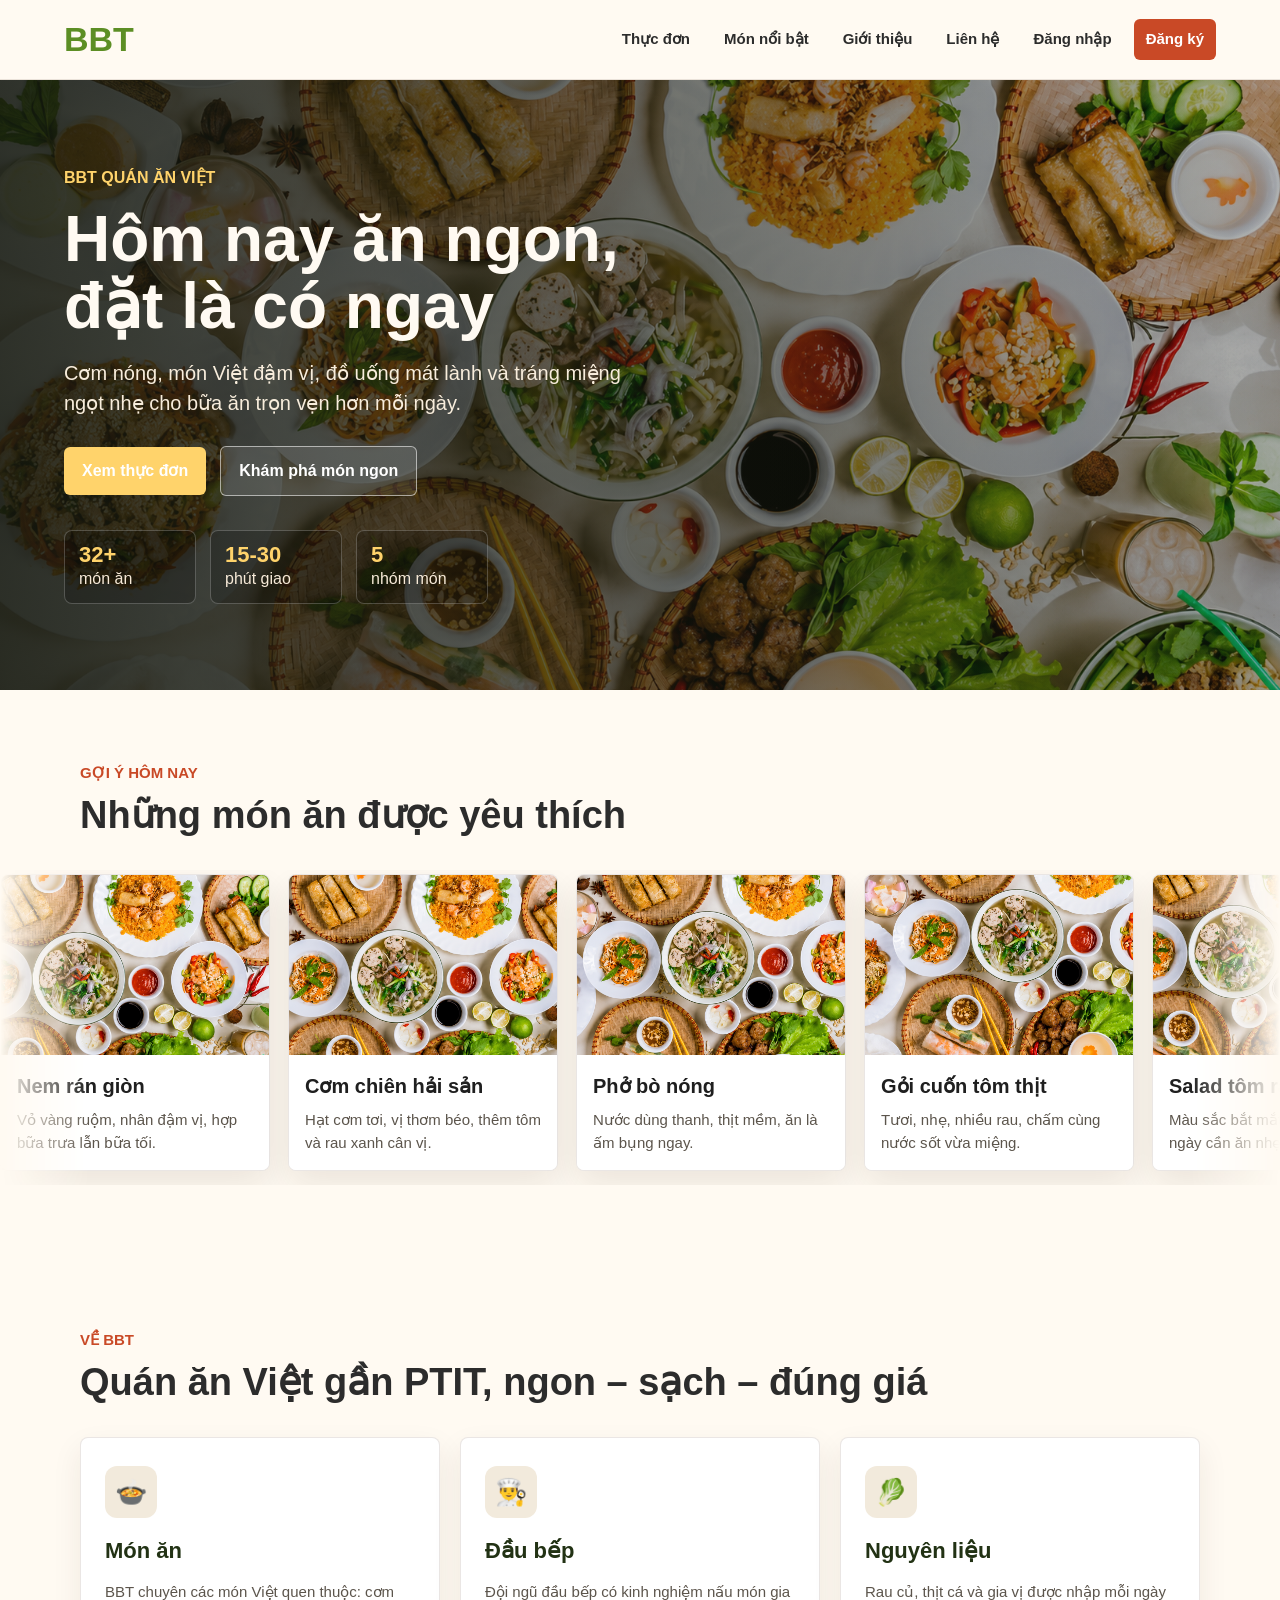
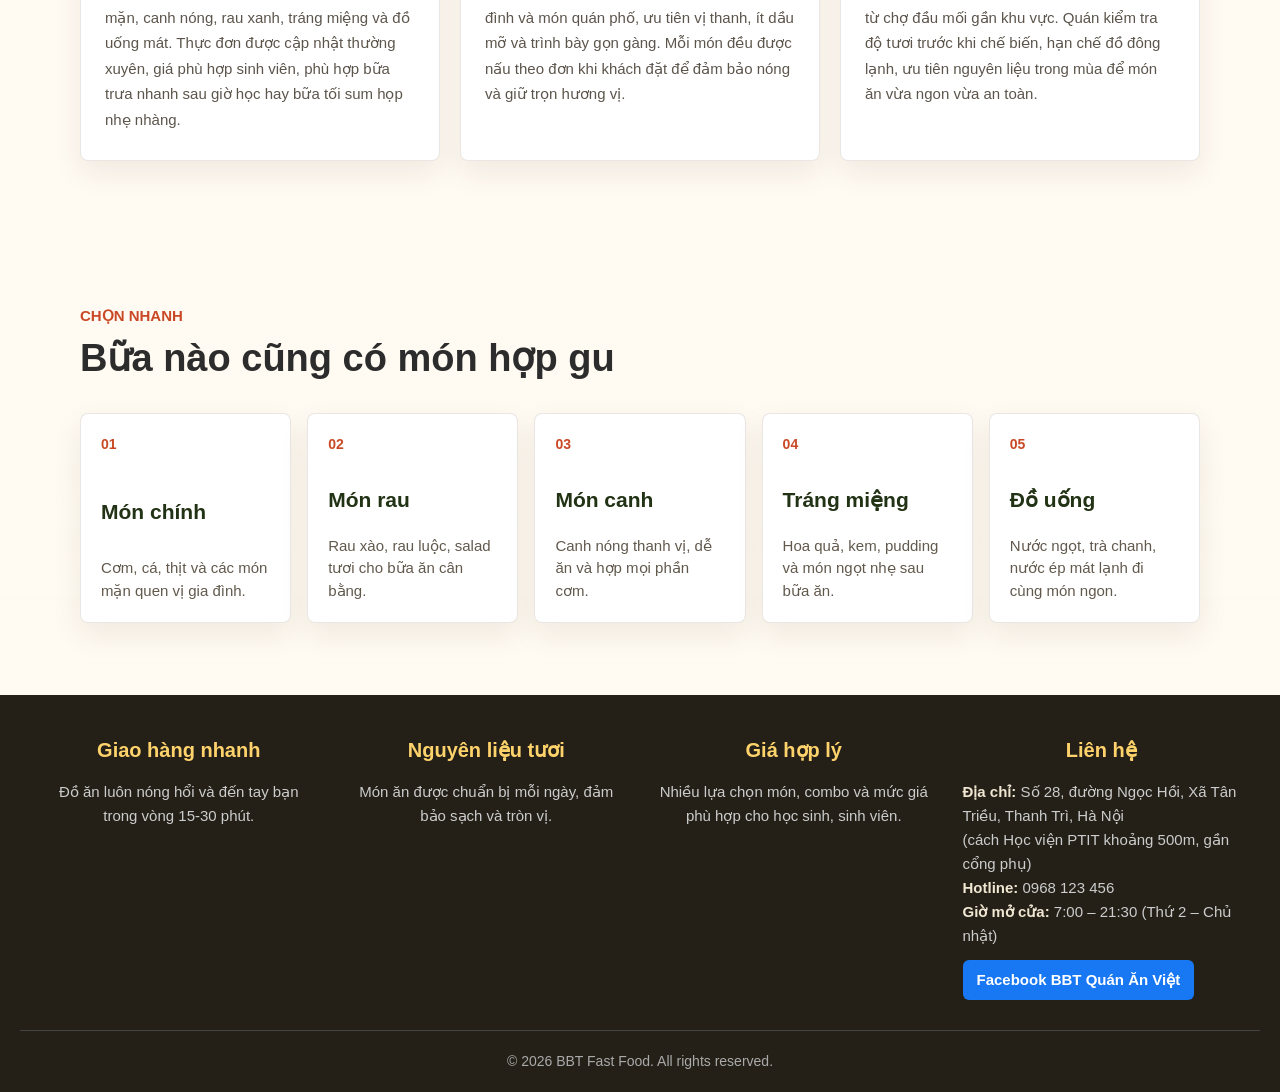
==== index.html @ 184fe7e0 "sửa lại index" ====
<!doctype html>
<html lang="vi">
  <head>
    <meta charset="UTF-8" />
    <meta name="viewport" content="width=device-width, initial-scale=1.0" />
    <title>BBT Quán Ăn Việt - Trang Chủ</title>
    <link rel="stylesheet" href="assets/css/style.css" />
    <link rel="stylesheet" href="assets/css/index.css" />
  </head>
  <body class="home-page">
    <header class="site-header">
      <a class="brand" href="index.html" aria-label="BBT trang chủ">BBT</a>

      <nav class="site-nav" aria-label="Điều hướng chính">
        <a href="products.html">Thực đơn</a>
        <a href="#mon-ngon">Món nổi bật</a>
        <a href="#gioi-thieu">Giới thiệu</a>
        <a href="#footer">Liên hệ</a>
        <a href="login.html">Đăng nhập</a>
        <a class="nav-action" href="register.html">Đăng ký</a>
      </nav>
    </header>

    <main>
      <section class="home-hero" aria-label="Giới thiệu BBT Quán Ăn Việt">
        <div class="hero-shade"></div>
        <div class="hero-inner">
          <p class="hero-kicker">BBT Quán Ăn Việt</p>
          <h1>Hôm nay ăn ngon, đặt là có ngay</h1>
          <p class="hero-copy">
            Cơm nóng, món Việt đậm vị, đồ uống mát lành và tráng miệng ngọt nhẹ
            cho bữa ăn trọn vẹn hơn mỗi ngày.
          </p>

          <div class="hero-actions">
            <a class="btn btn-primary" href="products.html">Xem thực đơn</a>
            <a class="btn btn-secondary" href="#mon-ngon">Khám phá món ngon</a>
          </div>

          <div class="hero-stats" aria-label="Thông tin nhanh">
            <span><strong>32+</strong> món ăn</span>
            <span><strong>15-30</strong> phút giao</span>
            <span><strong>5</strong> nhóm món</span>
          </div>
        </div>
      </section>

      <section id="mon-ngon" class="featured-dishes" aria-label="Món nổi bật">
        <div class="section-heading">
          <p>Gợi ý hôm nay</p>
          <h2>Những món ăn được yêu thích</h2>
        </div>

        <div class="dish-marquee" aria-label="Dải ảnh món ăn chuyển động">
          <div class="dish-track">
            <div class="dish-set">
              <article class="dish-card">
                <img
                  class="dish-photo dish-photo-1"
                  src="assets/images/do an.png"
                  alt="Nem rán giòn"
                />
                <div class="dish-info">
                  <h3>Nem rán giòn</h3>
                  <p>Vỏ vàng ruộm, nhân đậm vị, hợp bữa trưa lẫn bữa tối.</p>
                </div>
              </article>

              <article class="dish-card">
                <img
                  class="dish-photo dish-photo-2"
                  src="assets/images/do an.png"
                  alt="Cơm chiên hải sản"
                />
                <div class="dish-info">
                  <h3>Cơm chiên hải sản</h3>
                  <p>Hạt cơm tơi, vị thơm béo, thêm tôm và rau xanh cân vị.</p>
                </div>
              </article>

              <article class="dish-card">
                <img
                  class="dish-photo dish-photo-3"
                  src="assets/images/do an.png"
                  alt="Phở bò nóng"
                />
                <div class="dish-info">
                  <h3>Phở bò nóng</h3>
                  <p>Nước dùng thanh, thịt mềm, ăn là ấm bụng ngay.</p>
                </div>
              </article>

              <article class="dish-card">
                <img
                  class="dish-photo dish-photo-4"
                  src="assets/images/do an.png"
                  alt="Gỏi cuốn tôm thịt"
                />
                <div class="dish-info">
                  <h3>Gỏi cuốn tôm thịt</h3>
                  <p>Tươi, nhẹ, nhiều rau, chấm cùng nước sốt vừa miệng.</p>
                </div>
              </article>

              <article class="dish-card">
                <img
                  class="dish-photo dish-photo-5"
                  src="assets/images/do an.png"
                  alt="Salad tôm rau củ"
                />
                <div class="dish-info">
                  <h3>Salad tôm rau củ</h3>
                  <p>Màu sắc bắt mắt, vị giòn mát cho ngày cần ăn nhẹ.</p>
                </div>
              </article>
            </div>

            <div class="dish-set" aria-hidden="true">
              <article class="dish-card">
                <img class="dish-photo dish-photo-1" src="assets/images/do an.png" alt="" />
                <div class="dish-info">
                  <h3>Nem rán giòn</h3>
                  <p>Vỏ vàng ruộm, nhân đậm vị, hợp bữa trưa lẫn bữa tối.</p>
                </div>
              </article>

              <article class="dish-card">
                <img class="dish-photo dish-photo-2" src="assets/images/do an.png" alt="" />
                <div class="dish-info">
                  <h3>Cơm chiên hải sản</h3>
                  <p>Hạt cơm tơi, vị thơm béo, thêm tôm và rau xanh cân vị.</p>
                </div>
              </article>

              <article class="dish-card">
                <img class="dish-photo dish-photo-3" src="assets/images/do an.png" alt="" />
                <div class="dish-info">
                  <h3>Phở bò nóng</h3>
                  <p>Nước dùng thanh, thịt mềm, ăn là ấm bụng ngay.</p>
                </div>
              </article>

              <article class="dish-card">
                <img class="dish-photo dish-photo-4" src="assets/images/do an.png" alt="" />
                <div class="dish-info">
                  <h3>Gỏi cuốn tôm thịt</h3>
                  <p>Tươi, nhẹ, nhiều rau, chấm cùng nước sốt vừa miệng.</p>
                </div>
              </article>

              <article class="dish-card">
                <img class="dish-photo dish-photo-5" src="assets/images/do an.png" alt="" />
                <div class="dish-info">
                  <h3>Salad tôm rau củ</h3>
                  <p>Màu sắc bắt mắt, vị giòn mát cho ngày cần ăn nhẹ.</p>
                </div>
              </article>
            </div>
          </div>
        </div>
      </section>

      <section id="gioi-thieu" class="about-restaurant" aria-label="Giới thiệu về quán">
        <div class="section-heading">
          <p>Về BBT</p>
          <h2>Quán ăn Việt gần PTIT, ngon – sạch – đúng giá</h2>
        </div>

        <div class="about-grid">
          <article class="about-card">
            <span class="about-icon" aria-hidden="true">🍲</span>
            <h3>Món ăn</h3>
            <p>
              BBT chuyên các món Việt quen thuộc: cơm mặn, canh nóng, rau xanh,
              tráng miệng và đồ uống mát. Thực đơn được cập nhật thường xuyên,
              giá phù hợp sinh viên, phù hợp bữa trưa nhanh sau giờ học hay bữa
              tối sum họp nhẹ nhàng.
            </p>
          </article>

          <article class="about-card">
            <span class="about-icon" aria-hidden="true">👨‍🍳</span>
            <h3>Đầu bếp</h3>
            <p>
              Đội ngũ đầu bếp có kinh nghiệm nấu món gia đình và món quán phố,
              ưu tiên vị thanh, ít dầu mỡ và trình bày gọn gàng. Mỗi món đều được
              nấu theo đơn khi khách đặt để đảm bảo nóng và giữ trọn hương vị.
            </p>
          </article>

          <article class="about-card">
            <span class="about-icon" aria-hidden="true">🥬</span>
            <h3>Nguyên liệu</h3>
            <p>
              Rau củ, thịt cá và gia vị được nhập mỗi ngày từ chợ đầu mối gần khu
              vực. Quán kiểm tra độ tươi trước khi chế biến, hạn chế đồ đông lạnh,
              ưu tiên nguyên liệu trong mùa để món ăn vừa ngon vừa an toàn.
            </p>
          </article>
        </div>
      </section>

      <section class="quick-menu" aria-label="Danh mục món ăn">
        <div class="section-heading">
          <p>Chọn nhanh</p>
          <h2>Bữa nào cũng có món hợp gu</h2>
        </div>

        <div class="category-grid">
          <a class="category-item" href="products.html#menu">
            <span>01</span>
            <h3>Món chính</h3>
            <p>Cơm, cá, thịt và các món mặn quen vị gia đình.</p>
          </a>
          <a class="category-item" href="products.html#menu">
            <span>02</span>
            <h3>Món rau</h3>
            <p>Rau xào, rau luộc, salad tươi cho bữa ăn cân bằng.</p>
          </a>
          <a class="category-item" href="products.html#menu">
            <span>03</span>
            <h3>Món canh</h3>
            <p>Canh nóng thanh vị, dễ ăn và hợp mọi phần cơm.</p>
          </a>
          <a class="category-item" href="products.html#menu">
            <span>04</span>
            <h3>Tráng miệng</h3>
            <p>Hoa quả, kem, pudding và món ngọt nhẹ sau bữa ăn.</p>
          </a>
          <a class="category-item" href="products.html#menu">
            <span>05</span>
            <h3>Đồ uống</h3>
            <p>Nước ngọt, trà chanh, nước ép mát lạnh đi cùng món ngon.</p>
          </a>
        </div>
      </section>
    </main>

    <footer id="footer" class="home-footer">
      <div class="footer-content">
        <div class="footer-section">
          <h3>Giao hàng nhanh</h3>
          <p>Đồ ăn luôn nóng hổi và đến tay bạn trong vòng 15-30 phút.</p>
        </div>
        <div class="footer-section">
          <h3>Nguyên liệu tươi</h3>
          <p>Món ăn được chuẩn bị mỗi ngày, đảm bảo sạch và tròn vị.</p>
        </div>
        <div class="footer-section">
          <h3>Giá hợp lý</h3>
          <p>Nhiều lựa chọn món, combo và mức giá phù hợp cho học sinh, sinh viên.</p>
        </div>
        <div class="footer-section footer-contact">
          <h3>Liên hệ</h3>
          <p>
            <strong>Địa chỉ:</strong> Số 28, đường Ngọc Hồi, Xã Tân Triều,
            Thanh Trì, Hà Nội<br />
            (cách Học viện PTIT khoảng 500m, gần cổng phụ)
          </p>
          <p><strong>Hotline:</strong> 0968 123 456</p>
          <p><strong>Giờ mở cửa:</strong> 7:00 – 21:30 (Thứ 2 – Chủ nhật)</p>
          <p class="footer-social">
            <a
              href="https://www.facebook.com/BBTQuanAnViet.PTIT"
              target="_blank"
              rel="noopener noreferrer"
              >Facebook BBT Quán Ăn Việt</a
            >
          </p>
        </div>
      </div>
      <div class="footer-bottom">
        <p>&copy; 2026 BBT Fast Food. All rights reserved.</p>
      </div>
    </footer>

    <script src="js/auth.js"></script>
  </body>
</html>
---- assets/css/style.css ----
/* 1. RESET CHUNG, CẤU HÌNH BODY VÀ HIỆU ỨNG CUỘN */
html {
  scroll-behavior: smooth;
}

* {
  margin: 0;
  padding: 0;
  box-sizing: border-box;
}

body {
  font-family: Arial, sans-serif;
  background: #f8f8f8;
}

/* 2. HEADER, NAVIGATION & SEARCH BAR */
header {
  background: #e8efdb;
  padding: 15px 40px;
  display: flex;
  justify-content: space-between;
  align-items: center;
  gap: 20px;
}

header h1 {
  color: #6b9e2f;
  font-size: 32px;
  flex-shrink: 0;
}

/* Cấu hình ô tìm kiếm nằm cạnh chữ BBT */
.search-container {
  display: flex;
  align-items: center;
  background: white;
  border-radius: 20px;
  padding: 6px 15px;
  box-shadow: 0 2px 6px rgba(0, 0, 0, 0.08);
  width: 100%;
  max-width: 400px;
  margin: 0 20px;
}

.search-container input {
  border: none;
  outline: none;
  padding: 4px 8px;
  font-size: 14px;
  width: 100%;
  background: transparent;
}

.search-container button {
  background: none;
  border: none;
  cursor: pointer;
  font-size: 16px;
  color: #555;
  padding-left: 5px;
}

nav {
  display: flex;
  gap: 20px;
  flex-shrink: 0;
}

nav a {
  color: #6b9e2f;
  text-decoration: none;
  font-weight: bold;
}

/* 3. THANH MENU ĐIỀU HƯỚNG (MENU BAR XANH LÁ) */
.menu-bar {
  list-style-type: none;
  background: #7db53f;
  display: flex;
  justify-content: center;
  margin: 0;
  padding: 0;
}

.menu-bar li a {
  display: block;
  color: white;
  text-align: center;
  padding: 15px 25px;
  text-decoration: none;
  font-weight: bold;
  transition: all 0.2s ease;
}

.menu-bar li a:hover {
  background-color: #4e8710;
  color: #f0fce3;
}

/* 4. HERO SECTION */
.hero {
  height: 500px;
  background:
    linear-gradient(rgba(0, 0, 0, 0.25), rgba(0, 0, 0, 0.25)),
    url("../images/do an.jpg") no-repeat center center;
  background-size: cover;
  background-position: center;
  display: flex;
  justify-content: center;
  align-items: center;
  text-align: center;
  margin-bottom: 50px;
}

.hero-content {
  color: white;
}

.hero-content h2 {
  color: #f0fce3;
  font-family: "baber complete", sans-serif;
  font-size: 64px;
  margin-bottom: 15px;
  text-shadow: 2px 2px 10px rgba(0, 0, 0, 0.5);
}

.hero-content h3 {
  color: #f0fce3;
  font-family: "baber complete", sans-serif;
  font-size: 28px;
  text-shadow: 2px 2px 10px rgba(0, 0, 0, 0.5);
  font-weight: normal;
}

/* 5. PHẦN THỰC ĐƠN (MENU SECTION) */
.menu {
  max-width: 1200px;
  margin: 0 auto 50px auto;
  padding: 0 20px;
}

.menu h2 {
  color: #6b9e2f;
  font-size: 38px;
  margin-bottom: 30px;
  font-weight: bold;
  text-align: center; /* Giữ chữ Thực Đơn căn giữa chuẩn chỉnh */
}

.menu-group {
  margin-bottom: 40px;
  text-align: left;
}

.group-title {
  color: #333;
  font-size: 24px;
  margin-bottom: 15px;
  padding-left: 5px;
  border-left: 4px solid #7db53f;
}

/* CẤU TRÚC LƯỚI HIỂN THỊ SẢN PHẨM */
.product-grid {
  display: grid;
  grid-template-columns: repeat(auto-fill, minmax(250px, 1fr));
  gap: 25px;
  justify-content: start;
}

/* STYLE CHI TIẾT CHO THẺ SẢN PHẨM */
.product-card {
  background: white;
  border-radius: 8px;
  overflow: hidden;
  box-shadow: 0 4px 8px rgba(0, 0, 0, 0.05);
  transition: transform 0.3s ease;
}

.product-card:hover {
  transform: translateY(-5px);
}

.product-card img {
  width: 100%;
  height: 180px;
  object-fit: cover;
}

.product-info {
  padding: 15px;
  text-align: center;
}

.product-info h4 {
  font-size: 18px;
  color: #333;
  margin-bottom: 8px;
}

.product-info .price {
  color: #ff5722;
  font-weight: bold;
  font-size: 16px;
  margin-bottom: 12px;
}

.btn-add {
  background: #7db53f;
  color: white;
  border: none;
  padding: 8px 15px;
  border-radius: 4px;
  cursor: pointer;
  font-weight: bold;
  width: 100%;
  transition: background 0.2s;
}

.btn-add:hover {
  background: #6b9e2f;
}

/* 6. FOOTER (CHÂN TRANG) */
footer {
  background: #333;
  color: white;
  padding: 40px 20px 20px 20px;
  margin-top: 50px;
}

.footer-content {
  max-width: 1200px;
  margin: 0 auto;
  display: flex;
  justify-content: space-around;
  flex-wrap: wrap;
  gap: 30px;
}

.footer-section {
  text-align: center;
  flex: 1;
  min-width: 250px;
}

.footer-section h3 {
  color: #7db53f;
  margin-bottom: 15px;
  font-size: 20px;
}

.footer-section p {
  color: #ccc;
  font-size: 15px;
  line-height: 1.6;
}

.footer-bottom {
  text-align: center;
  margin-top: 30px;
  padding-top: 20px;
  border-top: 1px solid #444;
  font-size: 14px;
  color: #aaa;
}
---- assets/css/index.css ----
.home-page {
  color: #202020;
  background: #fffaf2;
  font-family: Arial, Helvetica, sans-serif;
  line-height: 1.5;
}

.home-page a {
  color: inherit;
}

.site-header {
  position: sticky;
  top: 0;
  z-index: 20;
  background: rgba(255, 250, 242, 0.96);
  border-bottom: 1px solid rgba(82, 55, 34, 0.12);
  padding: 14px 5%;
  display: flex;
  align-items: center;
  justify-content: space-between;
  gap: 24px;
  backdrop-filter: blur(12px);
}

.site-header .brand {
  color: #5c8e24;
  font-size: 34px;
  font-weight: 800;
  text-decoration: none;
}

.site-nav {
  display: flex;
  align-items: center;
  justify-content: flex-end;
  gap: 10px;
  flex-wrap: wrap;
}

.site-nav a {
  min-height: 40px;
  display: inline-flex;
  align-items: center;
  justify-content: center;
  padding: 9px 12px;
  border-radius: 6px;
  color: #2c2c2c;
  text-decoration: none;
  font-size: 15px;
  font-weight: 700;
  transition: background 0.2s ease, color 0.2s ease, transform 0.2s ease;
}

.site-nav a:hover {
  background: #f2eadc;
  color: #5c8e24;
  transform: translateY(-1px);
}

.site-nav .nav-action {
  background: #c94926;
  color: #fff;
}

.site-nav .nav-action:hover {
  background: #a9391b;
  color: #fff;
}

.home-hero {
  position: relative;
  min-height: 610px;
  display: flex;
  align-items: center;
  overflow: hidden;
  background: #1f2717;
  isolation: isolate;
}

.home-hero::before {
  content: "";
  position: absolute;
  inset: -18px;
  z-index: -2;
  background: url("../images/do an.png") center / cover no-repeat;
  animation: heroImageMove 18s ease-in-out infinite alternate;
}

.hero-shade {
  position: absolute;
  inset: 0;
  z-index: -1;
  background:
    linear-gradient(90deg, rgba(21, 24, 14, 0.86) 0%, rgba(21, 24, 14, 0.58) 48%, rgba(21, 24, 14, 0.22) 100%),
    linear-gradient(0deg, rgba(21, 24, 14, 0.22), rgba(21, 24, 14, 0.1));
}

.hero-inner {
  width: min(680px, 90%);
  margin-left: 5%;
  color: #fff;
  padding: 72px 0;
}

.hero-kicker {
  margin-bottom: 16px;
  color: #ffd36b;
  font-size: 16px;
  font-weight: 800;
  text-transform: uppercase;
}

.hero-inner h1 {
  max-width: 620px;
  margin: 0 0 18px;
  color: #fffaf2;
  font-size: 64px;
  line-height: 1.05;
  font-weight: 900;
}

.hero-copy {
  max-width: 560px;
  margin-bottom: 28px;
  color: #f8eddc;
  font-size: 20px;
}

.hero-actions {
  display: flex;
  align-items: center;
  gap: 14px;
  flex-wrap: wrap;
  margin-bottom: 34px;
}

.btn {
  min-height: 46px;
  display: inline-flex;
  align-items: center;
  justify-content: center;
  padding: 12px 18px;
  border-radius: 6px;
  font-weight: 800;
  text-decoration: none;
  transition: transform 0.2s ease, background 0.2s ease, border-color 0.2s ease;
}

.btn:hover {
  transform: translateY(-2px);
}

.btn-primary {
  background: #ffd36b;
  color: #2c210e;
}

.btn-primary:hover {
  background: #ffc242;
}

.btn-secondary {
  color: #fff;
  border: 1px solid rgba(255, 255, 255, 0.55);
  background: rgba(255, 255, 255, 0.1);
}

.btn-secondary:hover {
  border-color: #fff;
  background: rgba(255, 255, 255, 0.18);
}

.hero-stats {
  display: flex;
  gap: 14px;
  flex-wrap: wrap;
}

.hero-stats span {
  min-width: 132px;
  padding: 12px 14px;
  border: 1px solid rgba(255, 255, 255, 0.22);
  border-radius: 8px;
  background: rgba(0, 0, 0, 0.22);
  color: #f7ead8;
}

.hero-stats strong {
  display: block;
  color: #ffd36b;
  font-size: 22px;
  line-height: 1.1;
}

.featured-dishes,
.about-restaurant,
.quick-menu {
  padding: 72px 0;
}

.about-restaurant {
  background: #fffaf2;
}

.about-grid {
  width: min(1120px, 90%);
  margin: 0 auto;
  display: grid;
  grid-template-columns: repeat(3, minmax(0, 1fr));
  gap: 20px;
}

.about-card {
  padding: 28px 24px;
  border-radius: 8px;
  background: #fff;
  border: 1px solid rgba(82, 55, 34, 0.12);
  box-shadow: 0 12px 30px rgba(58, 40, 23, 0.08);
}

.about-icon {
  display: inline-flex;
  align-items: center;
  justify-content: center;
  width: 52px;
  height: 52px;
  margin-bottom: 16px;
  border-radius: 12px;
  background: #f2eadc;
  font-size: 26px;
}

.about-card h3 {
  margin: 0 0 12px;
  color: #223214;
  font-size: 22px;
}

.about-card p {
  margin: 0;
  color: #5c554c;
  font-size: 15px;
  line-height: 1.7;
}

.section-heading {
  width: min(1120px, 90%);
  margin: 0 auto 32px;
}

.section-heading p {
  margin: 0 0 8px;
  color: #c94926;
  font-size: 15px;
  font-weight: 800;
  text-transform: uppercase;
}

.section-heading h2 {
  margin: 0;
  color: #2c2c2c;
  font-size: 38px;
  line-height: 1.2;
}

.dish-marquee {
  overflow: hidden;
  padding: 4px 0 14px;
  -webkit-mask-image: linear-gradient(90deg, transparent 0, #000 7%, #000 93%, transparent 100%);
  mask-image: linear-gradient(90deg, transparent 0, #000 7%, #000 93%, transparent 100%);
}

.dish-track {
  display: flex;
  width: max-content;
  gap: 18px;
  animation: dishSlide 30s linear infinite;
}

.dish-marquee:hover .dish-track {
  animation-play-state: paused;
}

.dish-set {
  display: flex;
  gap: 18px;
}

.dish-card {
  width: 270px;
  flex: 0 0 270px;
  overflow: hidden;
  border-radius: 8px;
  background: #fff;
  border: 1px solid rgba(82, 55, 34, 0.12);
  box-shadow: 0 14px 36px rgba(58, 40, 23, 0.1);
}

.dish-photo {
  position: relative;
  z-index: 1;
  width: 100%;
  height: 180px;
  display: block;
  object-fit: cover;
  transform: scale(1.34);
  transition: transform 0.35s ease;
}

.dish-card:hover .dish-photo {
  transform: scale(1.42);
}

.dish-photo-1 {
  object-position: 78% 12%;
  transform-origin: 82% 14%;
}

.dish-photo-2 {
  object-position: 62% 22%;
  transform-origin: 62% 18%;
}

.dish-photo-3 {
  object-position: 48% 44%;
  transform-origin: 48% 48%;
}

.dish-photo-4 {
  object-position: 36% 84%;
  transform-origin: 34% 84%;
}

.dish-photo-5 {
  object-position: 78% 55%;
  transform-origin: 78% 58%;
}

.dish-info {
  position: relative;
  z-index: 2;
  padding: 16px;
  background: #fff;
}

.dish-info h3 {
  margin: 0 0 8px;
  color: #1f1f1f;
  font-size: 20px;
}

.dish-info p {
  margin: 0;
  color: #5c554c;
  font-size: 15px;
}

.quick-menu {
  background:
    linear-gradient(rgba(255, 250, 242, 0.92), rgba(255, 250, 242, 0.95)),
    url("../images/background2.png") center / 420px auto;
}

.category-grid {
  width: min(1120px, 90%);
  margin: 0 auto;
  display: grid;
  grid-template-columns: repeat(5, minmax(0, 1fr));
  gap: 16px;
}

.category-item {
  min-height: 210px;
  display: flex;
  flex-direction: column;
  justify-content: space-between;
  padding: 20px;
  border-radius: 8px;
  background: #fff;
  border: 1px solid rgba(82, 55, 34, 0.12);
  color: #2a2a2a;
  text-decoration: none;
  box-shadow: 0 12px 30px rgba(58, 40, 23, 0.08);
  transition: transform 0.2s ease, box-shadow 0.2s ease, border-color 0.2s ease;
}

.category-item:hover {
  transform: translateY(-4px);
  border-color: rgba(201, 73, 38, 0.45);
  box-shadow: 0 18px 40px rgba(58, 40, 23, 0.13);
}

.category-item span {
  color: #c94926;
  font-size: 14px;
  font-weight: 900;
}

.category-item h3 {
  margin: 18px 0 8px;
  color: #223214;
  font-size: 21px;
}

.category-item p {
  margin: 0;
  color: #62594d;
  font-size: 15px;
}

.home-footer {
  margin-top: 0;
  background: #242018;
}

.home-footer .footer-section h3 {
  color: #ffd36b;
}

.home-footer .footer-contact p {
  text-align: left;
}

.home-footer .footer-contact strong {
  color: #f0e6d2;
}

.home-footer .footer-social {
  margin-top: 12px;
}

.home-footer .footer-social a {
  display: inline-flex;
  align-items: center;
  gap: 6px;
  padding: 8px 14px;
  border-radius: 6px;
  background: #1877f2;
  color: #fff;
  font-weight: bold;
  text-decoration: none;
  transition: background 0.2s ease, transform 0.2s ease;
}

.home-footer .footer-social a:hover {
  background: #1464d0;
  transform: translateY(-1px);
}

@keyframes heroImageMove {
  from {
    transform: scale(1) translate3d(0, 0, 0);
  }

  to {
    transform: scale(1.07) translate3d(-18px, -10px, 0);
  }
}

@keyframes dishSlide {
  from {
    transform: translateX(0);
  }

  to {
    transform: translateX(calc(-50% - 9px));
  }
}

@media (max-width: 980px) {
  .site-header {
    align-items: flex-start;
    flex-direction: column;
    gap: 12px;
  }

  .site-nav {
    justify-content: flex-start;
  }

  .home-hero {
    min-height: 560px;
  }

  .hero-inner h1 {
    font-size: 48px;
  }

  .category-grid,
  .about-grid {
    grid-template-columns: repeat(2, minmax(0, 1fr));
  }
}

@media (max-width: 640px) {
  .site-header {
    padding: 12px 18px;
  }

  .site-header .brand {
    font-size: 30px;
  }

  .site-nav {
    gap: 8px;
  }

  .site-nav a {
    min-height: 36px;
    padding: 8px 10px;
    font-size: 14px;
  }

  .home-hero {
    min-height: 520px;
  }

  .hero-shade {
    background: linear-gradient(90deg, rgba(21, 24, 14, 0.9), rgba(21, 24, 14, 0.45));
  }

  .hero-inner {
    width: calc(100% - 36px);
    margin-left: 18px;
    padding: 54px 0;
  }

  .hero-kicker {
    font-size: 14px;
  }

  .hero-inner h1 {
    font-size: 38px;
  }

  .hero-copy {
    font-size: 17px;
  }

  .hero-actions {
    align-items: stretch;
    flex-direction: column;
  }

  .btn {
    width: 100%;
  }

  .hero-stats span {
    min-width: calc(50% - 7px);
  }

  .featured-dishes,
  .about-restaurant,
  .quick-menu {
    padding: 54px 0;
  }

  .section-heading h2 {
    font-size: 30px;
  }

  .dish-card {
    width: 235px;
    flex-basis: 235px;
  }

  .dish-photo {
    height: 155px;
  }

  .category-grid,
  .about-grid {
    grid-template-columns: 1fr;
  }
}

@media (prefers-reduced-motion: reduce) {
  .home-hero::before,
  .dish-track,
  .btn,
  .site-nav a,
  .dish-photo,
  .category-item {
    animation: none;
    transition: none;
  }
}
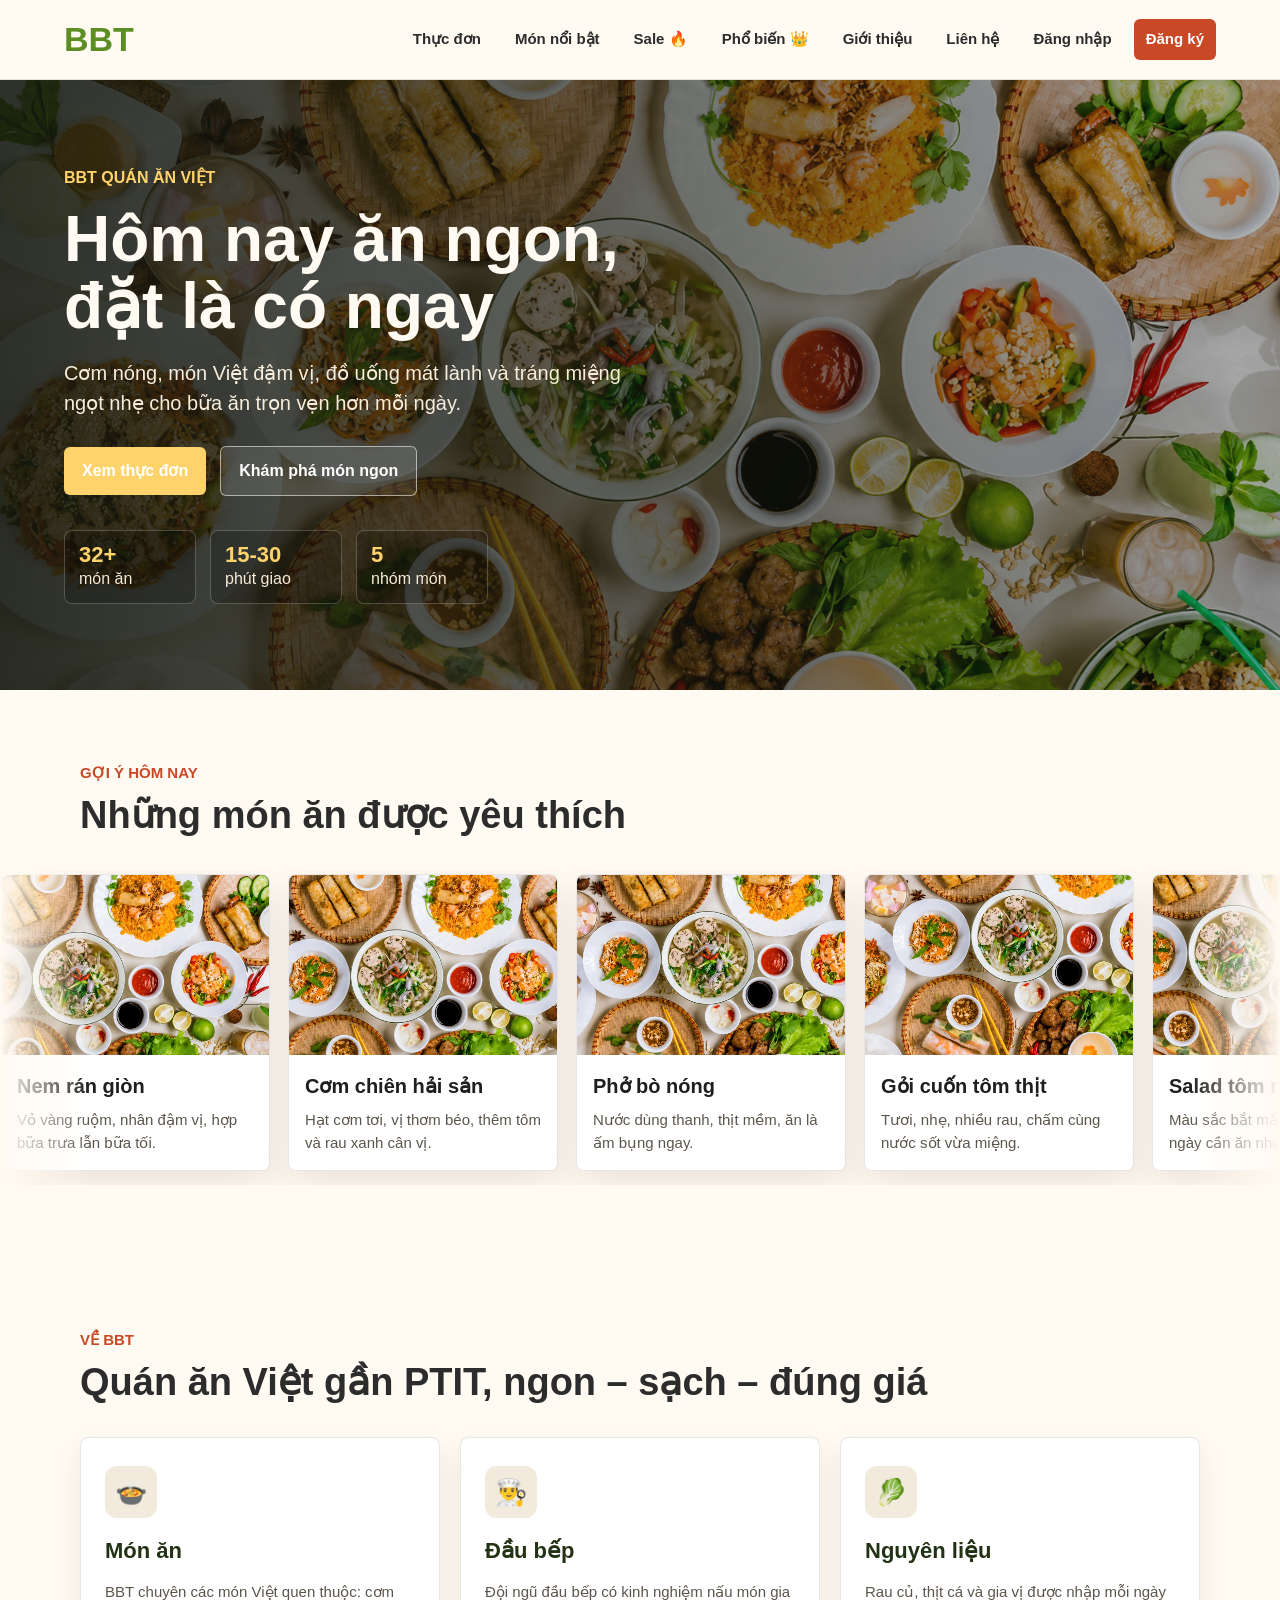
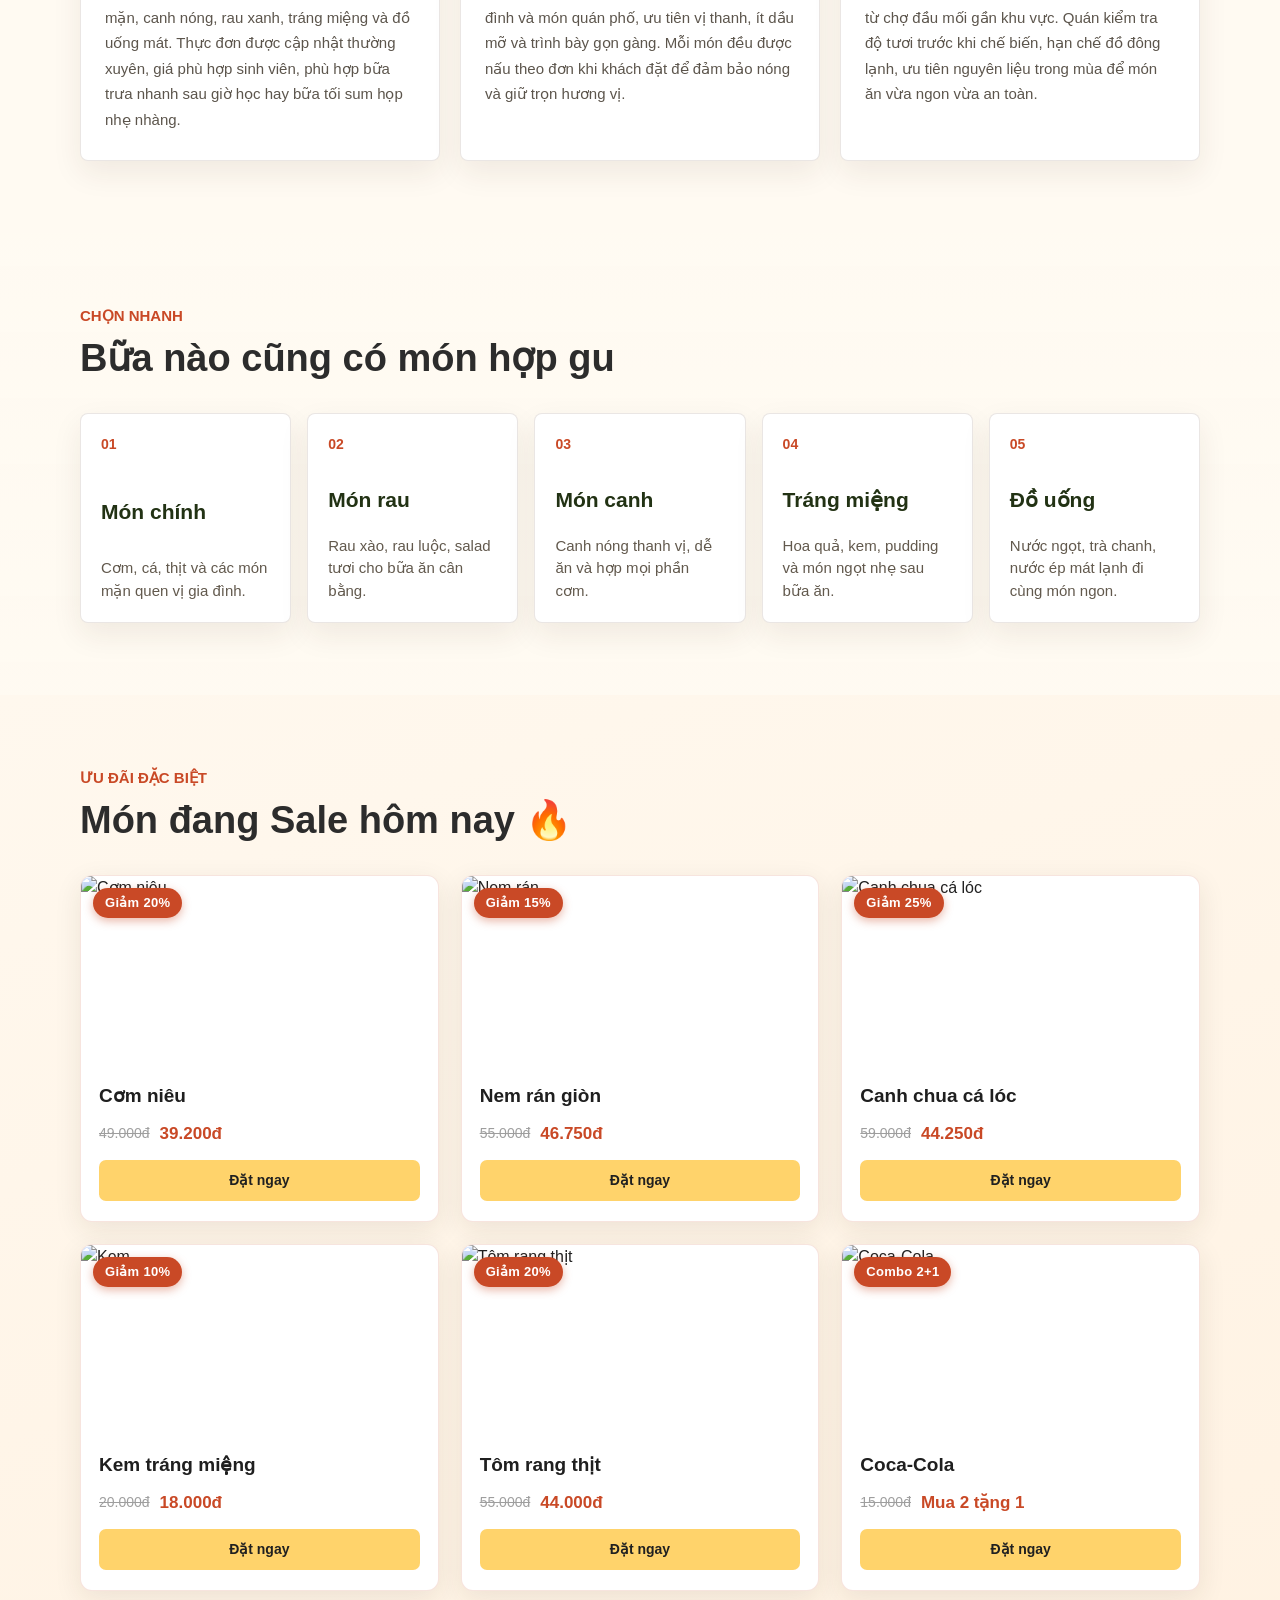
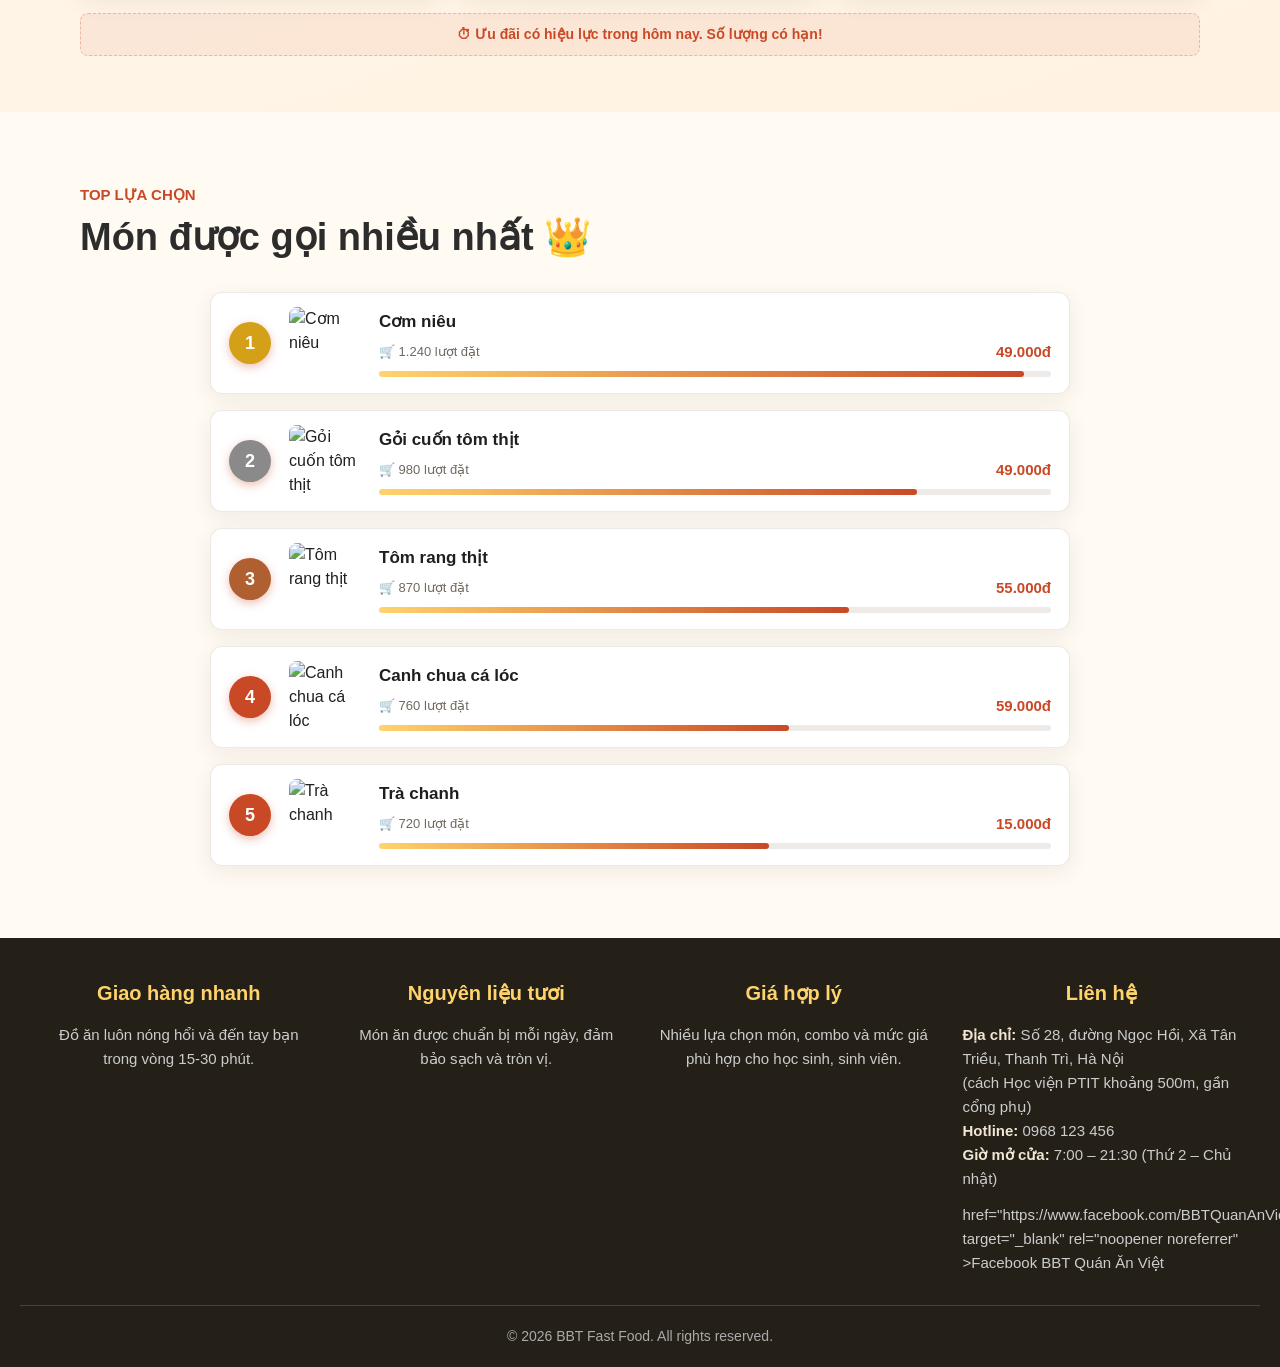
==== commit 379ee897: "sửa lại giao diện" ====
--- a/index.html
+++ b/index.html
@@ -14,6 +14,8 @@
       <nav class="site-nav" aria-label="Điều hướng chính">
         <a href="products.html">Thực đơn</a>
         <a href="#mon-ngon">Món nổi bật</a>
+        <a href="#khuyen-mai">Sale 🔥</a>
+        <a href="#pho-bien">Phổ biến 👑</a>
         <a href="#gioi-thieu">Giới thiệu</a>
         <a href="#footer">Liên hệ</a>
         <a href="login.html">Đăng nhập</a>
@@ -234,6 +236,161 @@
           </a>
         </div>
       </section>
+
+      <!-- ===== SECTION SALE (THÊM MỚI) ===== -->
+      <section id="khuyen-mai" class="sale-section" aria-label="Ưu đãi hôm nay">
+        <div class="section-heading">
+          <p>Ưu đãi đặc biệt</p>
+          <h2>Món đang Sale hôm nay 🔥</h2>
+        </div>
+        <div class="sale-grid">
+          <article class="sale-card">
+            <div class="sale-badge">Giảm 20%</div>
+            <img src="https://comnieuthienly.com/_next/image?url=https%3A%2F%2Fhos.comnieuthienly.com%2Fimages%2Fwebp%2F67dbda9cbdc46c5dbc693e0c.jpg&w=3840&q=75" alt="Cơm niêu" />
+            <div class="sale-info">
+              <h3>Cơm niêu</h3>
+              <div class="sale-prices">
+                <span class="price-old">49.000đ</span>
+                <span class="price-new">39.200đ</span>
+              </div>
+              <a class="btn-sale" href="products.html">Đặt ngay</a>
+            </div>
+          </article>
+          <article class="sale-card">
+            <div class="sale-badge">Giảm 15%</div>
+            <img src="https://cooponline.vn/tin-tuc/wp-content/uploads/2025/12/cach-lam-nem-ran-mien-bac-chuan-vi-gion-lau-ngay-tet.jpg" alt="Nem rán" />
+            <div class="sale-info">
+              <h3>Nem rán giòn</h3>
+              <div class="sale-prices">
+                <span class="price-old">55.000đ</span>
+                <span class="price-new">46.750đ</span>
+              </div>
+              <a class="btn-sale" href="products.html">Đặt ngay</a>
+            </div>
+          </article>
+          <article class="sale-card">
+            <div class="sale-badge">Giảm 25%</div>
+            <img src="https://i-giadinh.vnecdn.net/2023/04/25/Thanh-pham-1-1-7239-1682395675.jpg" alt="Canh chua cá lóc" />
+            <div class="sale-info">
+              <h3>Canh chua cá lóc</h3>
+              <div class="sale-prices">
+                <span class="price-old">59.000đ</span>
+                <span class="price-new">44.250đ</span>
+              </div>
+              <a class="btn-sale" href="products.html">Đặt ngay</a>
+            </div>
+          </article>
+          <article class="sale-card">
+            <div class="sale-badge">Giảm 10%</div>
+            <img src="https://cdn.tgdd.vn/2020/07/CookProduct/41-1200x676.jpg" alt="Kem" />
+            <div class="sale-info">
+              <h3>Kem tráng miệng</h3>
+              <div class="sale-prices">
+                <span class="price-old">20.000đ</span>
+                <span class="price-new">18.000đ</span>
+              </div>
+              <a class="btn-sale" href="products.html">Đặt ngay</a>
+            </div>
+          </article>
+          <article class="sale-card">
+            <div class="sale-badge">Giảm 20%</div>
+            <img src="https://i.ytimg.com/vi/VeHk-RYqmNM/maxresdefault.jpg" alt="Tôm rang thịt" />
+            <div class="sale-info">
+              <h3>Tôm rang thịt</h3>
+              <div class="sale-prices">
+                <span class="price-old">55.000đ</span>
+                <span class="price-new">44.000đ</span>
+              </div>
+              <a class="btn-sale" href="products.html">Đặt ngay</a>
+            </div>
+          </article>
+          <article class="sale-card">
+            <div class="sale-badge">Combo 2+1</div>
+            <img src="https://bizweb.dktcdn.net/100/514/431/products/nuoc-ngot-coca-cola-lon-320ml-202304131107525481.jpg?v=1716431193590" alt="Coca-Cola" />
+            <div class="sale-info">
+              <h3>Coca-Cola</h3>
+              <div class="sale-prices">
+                <span class="price-old">15.000đ</span>
+                <span class="price-new">Mua 2 tặng 1</span>
+              </div>
+              <a class="btn-sale" href="products.html">Đặt ngay</a>
+            </div>
+          </article>
+        </div>
+        <p class="sale-note">⏱ Ưu đãi có hiệu lực trong hôm nay. Số lượng có hạn!</p>
+      </section>
+      <!-- ===== END SECTION SALE ===== -->
+
+      <!-- ===== SECTION GỢI Ý PHỔ BIẾN (THÊM MỚI) ===== -->
+      <section id="pho-bien" class="popular-section" aria-label="Món được chọn nhiều nhất">
+        <div class="section-heading">
+          <p>Top lựa chọn</p>
+          <h2>Món được gọi nhiều nhất 👑</h2>
+        </div>
+        <div class="popular-list">
+          <article class="popular-card">
+            <span class="popular-rank">1</span>
+            <img src="https://comnieuthienly.com/_next/image?url=https%3A%2F%2Fhos.comnieuthienly.com%2Fimages%2Fwebp%2F67dbda9cbdc46c5dbc693e0c.jpg&w=3840&q=75" alt="Cơm niêu" />
+            <div class="popular-info">
+              <h3>Cơm niêu</h3>
+              <div class="popular-meta">
+                <span class="popular-orders">🛒 1.240 lượt đặt</span>
+                <span class="popular-price">49.000đ</span>
+              </div>
+              <div class="popular-bar-wrap"><div class="popular-bar" style="width:96%"></div></div>
+            </div>
+          </article>
+          <article class="popular-card">
+            <span class="popular-rank">2</span>
+            <img src="https://www.cet.edu.vn/wp-content/uploads/2018/11/goi-cuon-tom-thit.jpg" alt="Gỏi cuốn tôm thịt" />
+            <div class="popular-info">
+              <h3>Gỏi cuốn tôm thịt</h3>
+              <div class="popular-meta">
+                <span class="popular-orders">🛒 980 lượt đặt</span>
+                <span class="popular-price">49.000đ</span>
+              </div>
+              <div class="popular-bar-wrap"><div class="popular-bar" style="width:80%"></div></div>
+            </div>
+          </article>
+          <article class="popular-card">
+            <span class="popular-rank">3</span>
+            <img src="https://i.ytimg.com/vi/VeHk-RYqmNM/maxresdefault.jpg" alt="Tôm rang thịt" />
+            <div class="popular-info">
+              <h3>Tôm rang thịt</h3>
+              <div class="popular-meta">
+                <span class="popular-orders">🛒 870 lượt đặt</span>
+                <span class="popular-price">55.000đ</span>
+              </div>
+              <div class="popular-bar-wrap"><div class="popular-bar" style="width:70%"></div></div>
+            </div>
+          </article>
+          <article class="popular-card">
+            <span class="popular-rank">4</span>
+            <img src="https://i-giadinh.vnecdn.net/2023/04/25/Thanh-pham-1-1-7239-1682395675.jpg" alt="Canh chua cá lóc" />
+            <div class="popular-info">
+              <h3>Canh chua cá lóc</h3>
+              <div class="popular-meta">
+                <span class="popular-orders">🛒 760 lượt đặt</span>
+                <span class="popular-price">59.000đ</span>
+              </div>
+              <div class="popular-bar-wrap"><div class="popular-bar" style="width:61%"></div></div>
+            </div>
+          </article>
+          <article class="popular-card">
+            <span class="popular-rank">5</span>
+            <img src="https://s3.remagan.com/pro.remagan.uploads/product/2025/06/tra-chanh-20250623133930_6858f6a291607.webp" alt="Trà chanh" />
+            <div class="popular-info">
+              <h3>Trà chanh</h3>
+              <div class="popular-meta">
+                <span class="popular-orders">🛒 720 lượt đặt</span>
+                <span class="popular-price">15.000đ</span>
+              </div>
+              <div class="popular-bar-wrap"><div class="popular-bar" style="width:58%"></div></div>
+            </div>
+          </article>
+        </div>
+      </section>
+      <!-- ===== END SECTION GỢI Ý PHỔ BIẾN ===== -->
     </main>
 
     <footer id="footer" class="home-footer">
@@ -260,7 +417,7 @@
           <p><strong>Hotline:</strong> 0968 123 456</p>
           <p><strong>Giờ mở cửa:</strong> 7:00 – 21:30 (Thứ 2 – Chủ nhật)</p>
           <p class="footer-social">
-            <a
+            
               href="https://www.facebook.com/BBTQuanAnViet.PTIT"
               target="_blank"
               rel="noopener noreferrer"
@@ -276,4 +433,4 @@
 
     <script src="js/auth.js"></script>
   </body>
-</html>
+</html>
--- a/assets/css/index.css
+++ b/assets/css/index.css
@@ -1,14 +1,15 @@
+
 .home-page {
   color: #202020;
   background: #fffaf2;
   font-family: Arial, Helvetica, sans-serif;
   line-height: 1.5;
 }
-
+ 
 .home-page a {
   color: inherit;
 }
-
+ 
 .site-header {
   position: sticky;
   top: 0;
@@ -22,14 +23,14 @@
   gap: 24px;
   backdrop-filter: blur(12px);
 }
-
+ 
 .site-header .brand {
   color: #5c8e24;
   font-size: 34px;
   font-weight: 800;
   text-decoration: none;
 }
-
+ 
 .site-nav {
   display: flex;
   align-items: center;
@@ -37,7 +38,7 @@
   gap: 10px;
   flex-wrap: wrap;
 }
-
+ 
 .site-nav a {
   min-height: 40px;
   display: inline-flex;
@@ -51,23 +52,23 @@
   font-weight: 700;
   transition: background 0.2s ease, color 0.2s ease, transform 0.2s ease;
 }
-
+ 
 .site-nav a:hover {
   background: #f2eadc;
   color: #5c8e24;
   transform: translateY(-1px);
 }
-
+ 
 .site-nav .nav-action {
   background: #c94926;
   color: #fff;
 }
-
+ 
 .site-nav .nav-action:hover {
   background: #a9391b;
   color: #fff;
 }
-
+ 
 .home-hero {
   position: relative;
   min-height: 610px;
@@ -77,7 +78,7 @@
   background: #1f2717;
   isolation: isolate;
 }
-
+ 
 .home-hero::before {
   content: "";
   position: absolute;
@@ -86,7 +87,7 @@
   background: url("../images/do an.png") center / cover no-repeat;
   animation: heroImageMove 18s ease-in-out infinite alternate;
 }
-
+ 
 .hero-shade {
   position: absolute;
   inset: 0;
@@ -95,14 +96,14 @@
     linear-gradient(90deg, rgba(21, 24, 14, 0.86) 0%, rgba(21, 24, 14, 0.58) 48%, rgba(21, 24, 14, 0.22) 100%),
     linear-gradient(0deg, rgba(21, 24, 14, 0.22), rgba(21, 24, 14, 0.1));
 }
-
+ 
 .hero-inner {
   width: min(680px, 90%);
   margin-left: 5%;
   color: #fff;
   padding: 72px 0;
 }
-
+ 
 .hero-kicker {
   margin-bottom: 16px;
   color: #ffd36b;
@@ -110,7 +111,7 @@
   font-weight: 800;
   text-transform: uppercase;
 }
-
+ 
 .hero-inner h1 {
   max-width: 620px;
   margin: 0 0 18px;
@@ -119,14 +120,14 @@
   line-height: 1.05;
   font-weight: 900;
 }
-
+ 
 .hero-copy {
   max-width: 560px;
   margin-bottom: 28px;
   color: #f8eddc;
   font-size: 20px;
 }
-
+ 
 .hero-actions {
   display: flex;
   align-items: center;
@@ -134,7 +135,7 @@
   flex-wrap: wrap;
   margin-bottom: 34px;
 }
-
+ 
 .btn {
   min-height: 46px;
   display: inline-flex;
@@ -146,37 +147,37 @@
   text-decoration: none;
   transition: transform 0.2s ease, background 0.2s ease, border-color 0.2s ease;
 }
-
+ 
 .btn:hover {
   transform: translateY(-2px);
 }
-
+ 
 .btn-primary {
   background: #ffd36b;
   color: #2c210e;
 }
-
+ 
 .btn-primary:hover {
   background: #ffc242;
 }
-
+ 
 .btn-secondary {
   color: #fff;
   border: 1px solid rgba(255, 255, 255, 0.55);
   background: rgba(255, 255, 255, 0.1);
 }
-
+ 
 .btn-secondary:hover {
   border-color: #fff;
   background: rgba(255, 255, 255, 0.18);
 }
-
+ 
 .hero-stats {
   display: flex;
   gap: 14px;
   flex-wrap: wrap;
 }
-
+ 
 .hero-stats span {
   min-width: 132px;
   padding: 12px 14px;
@@ -185,24 +186,24 @@
   background: rgba(0, 0, 0, 0.22);
   color: #f7ead8;
 }
-
+ 
 .hero-stats strong {
   display: block;
   color: #ffd36b;
   font-size: 22px;
   line-height: 1.1;
 }
-
+ 
 .featured-dishes,
 .about-restaurant,
 .quick-menu {
   padding: 72px 0;
 }
-
+ 
 .about-restaurant {
   background: #fffaf2;
 }
-
+ 
 .about-grid {
   width: min(1120px, 90%);
   margin: 0 auto;
@@ -210,7 +211,7 @@
   grid-template-columns: repeat(3, minmax(0, 1fr));
   gap: 20px;
 }
-
+ 
 .about-card {
   padding: 28px 24px;
   border-radius: 8px;
@@ -218,7 +219,7 @@
   border: 1px solid rgba(82, 55, 34, 0.12);
   box-shadow: 0 12px 30px rgba(58, 40, 23, 0.08);
 }
-
+ 
 .about-icon {
   display: inline-flex;
   align-items: center;
@@ -230,25 +231,25 @@
   background: #f2eadc;
   font-size: 26px;
 }
-
+ 
 .about-card h3 {
   margin: 0 0 12px;
   color: #223214;
   font-size: 22px;
 }
-
+ 
 .about-card p {
   margin: 0;
   color: #5c554c;
   font-size: 15px;
   line-height: 1.7;
 }
-
+ 
 .section-heading {
   width: min(1120px, 90%);
   margin: 0 auto 32px;
 }
-
+ 
 .section-heading p {
   margin: 0 0 8px;
   color: #c94926;
@@ -256,37 +257,37 @@
   font-weight: 800;
   text-transform: uppercase;
 }
-
+ 
 .section-heading h2 {
   margin: 0;
   color: #2c2c2c;
   font-size: 38px;
   line-height: 1.2;
 }
-
+ 
 .dish-marquee {
   overflow: hidden;
   padding: 4px 0 14px;
   -webkit-mask-image: linear-gradient(90deg, transparent 0, #000 7%, #000 93%, transparent 100%);
   mask-image: linear-gradient(90deg, transparent 0, #000 7%, #000 93%, transparent 100%);
 }
-
+ 
 .dish-track {
   display: flex;
   width: max-content;
   gap: 18px;
   animation: dishSlide 30s linear infinite;
 }
-
+ 
 .dish-marquee:hover .dish-track {
   animation-play-state: paused;
 }
-
+ 
 .dish-set {
   display: flex;
   gap: 18px;
 }
-
+ 
 .dish-card {
   width: 270px;
   flex: 0 0 270px;
@@ -296,7 +297,7 @@
   border: 1px solid rgba(82, 55, 34, 0.12);
   box-shadow: 0 14px 36px rgba(58, 40, 23, 0.1);
 }
-
+ 
 .dish-photo {
   position: relative;
   z-index: 1;
@@ -307,61 +308,61 @@
   transform: scale(1.34);
   transition: transform 0.35s ease;
 }
-
+ 
 .dish-card:hover .dish-photo {
   transform: scale(1.42);
 }
-
+ 
 .dish-photo-1 {
   object-position: 78% 12%;
   transform-origin: 82% 14%;
 }
-
+ 
 .dish-photo-2 {
   object-position: 62% 22%;
   transform-origin: 62% 18%;
 }
-
+ 
 .dish-photo-3 {
   object-position: 48% 44%;
   transform-origin: 48% 48%;
 }
-
+ 
 .dish-photo-4 {
   object-position: 36% 84%;
   transform-origin: 34% 84%;
 }
-
+ 
 .dish-photo-5 {
   object-position: 78% 55%;
   transform-origin: 78% 58%;
 }
-
+ 
 .dish-info {
   position: relative;
   z-index: 2;
   padding: 16px;
   background: #fff;
 }
-
+ 
 .dish-info h3 {
   margin: 0 0 8px;
   color: #1f1f1f;
   font-size: 20px;
 }
-
+ 
 .dish-info p {
   margin: 0;
   color: #5c554c;
   font-size: 15px;
 }
-
+ 
 .quick-menu {
   background:
     linear-gradient(rgba(255, 250, 242, 0.92), rgba(255, 250, 242, 0.95)),
     url("../images/background2.png") center / 420px auto;
 }
-
+ 
 .category-grid {
   width: min(1120px, 90%);
   margin: 0 auto;
@@ -369,7 +370,7 @@
   grid-template-columns: repeat(5, minmax(0, 1fr));
   gap: 16px;
 }
-
+ 
 .category-item {
   min-height: 210px;
   display: flex;
@@ -384,52 +385,52 @@
   box-shadow: 0 12px 30px rgba(58, 40, 23, 0.08);
   transition: transform 0.2s ease, box-shadow 0.2s ease, border-color 0.2s ease;
 }
-
+ 
 .category-item:hover {
   transform: translateY(-4px);
   border-color: rgba(201, 73, 38, 0.45);
   box-shadow: 0 18px 40px rgba(58, 40, 23, 0.13);
 }
-
+ 
 .category-item span {
   color: #c94926;
   font-size: 14px;
   font-weight: 900;
 }
-
+ 
 .category-item h3 {
   margin: 18px 0 8px;
   color: #223214;
   font-size: 21px;
 }
-
+ 
 .category-item p {
   margin: 0;
   color: #62594d;
   font-size: 15px;
 }
-
+ 
 .home-footer {
   margin-top: 0;
   background: #242018;
 }
-
+ 
 .home-footer .footer-section h3 {
   color: #ffd36b;
 }
-
+ 
 .home-footer .footer-contact p {
   text-align: left;
 }
-
+ 
 .home-footer .footer-contact strong {
   color: #f0e6d2;
 }
-
+ 
 .home-footer .footer-social {
   margin-top: 12px;
 }
-
+ 
 .home-footer .footer-social a {
   display: inline-flex;
   align-items: center;
@@ -442,140 +443,140 @@
   text-decoration: none;
   transition: background 0.2s ease, transform 0.2s ease;
 }
-
+ 
 .home-footer .footer-social a:hover {
   background: #1464d0;
   transform: translateY(-1px);
 }
-
+ 
 @keyframes heroImageMove {
   from {
     transform: scale(1) translate3d(0, 0, 0);
   }
-
+ 
   to {
     transform: scale(1.07) translate3d(-18px, -10px, 0);
   }
 }
-
+ 
 @keyframes dishSlide {
   from {
     transform: translateX(0);
   }
-
+ 
   to {
     transform: translateX(calc(-50% - 9px));
   }
 }
-
+ 
 @media (max-width: 980px) {
   .site-header {
     align-items: flex-start;
     flex-direction: column;
     gap: 12px;
   }
-
+ 
   .site-nav {
     justify-content: flex-start;
   }
-
+ 
   .home-hero {
     min-height: 560px;
   }
-
+ 
   .hero-inner h1 {
     font-size: 48px;
   }
-
+ 
   .category-grid,
   .about-grid {
     grid-template-columns: repeat(2, minmax(0, 1fr));
   }
 }
-
+ 
 @media (max-width: 640px) {
   .site-header {
     padding: 12px 18px;
   }
-
+ 
   .site-header .brand {
     font-size: 30px;
   }
-
+ 
   .site-nav {
     gap: 8px;
   }
-
+ 
   .site-nav a {
     min-height: 36px;
     padding: 8px 10px;
     font-size: 14px;
   }
-
+ 
   .home-hero {
     min-height: 520px;
   }
-
+ 
   .hero-shade {
     background: linear-gradient(90deg, rgba(21, 24, 14, 0.9), rgba(21, 24, 14, 0.45));
   }
-
+ 
   .hero-inner {
     width: calc(100% - 36px);
     margin-left: 18px;
     padding: 54px 0;
   }
-
+ 
   .hero-kicker {
     font-size: 14px;
   }
-
+ 
   .hero-inner h1 {
     font-size: 38px;
   }
-
+ 
   .hero-copy {
     font-size: 17px;
   }
-
+ 
   .hero-actions {
     align-items: stretch;
     flex-direction: column;
   }
-
+ 
   .btn {
     width: 100%;
   }
-
+ 
   .hero-stats span {
     min-width: calc(50% - 7px);
   }
-
+ 
   .featured-dishes,
   .about-restaurant,
   .quick-menu {
     padding: 54px 0;
   }
-
+ 
   .section-heading h2 {
     font-size: 30px;
   }
-
+ 
   .dish-card {
     width: 235px;
     flex-basis: 235px;
   }
-
+ 
   .dish-photo {
     height: 155px;
   }
-
+ 
   .category-grid,
   .about-grid {
     grid-template-columns: 1fr;
   }
 }
-
+ 
 @media (prefers-reduced-motion: reduce) {
   .home-hero::before,
   .dish-track,
@@ -587,3 +588,257 @@
     transition: none;
   }
 }
+ 
+/* ==========================================================
+   SECTION SALE (THÊM MỚI - không sửa code gốc)
+   ========================================================== */
+.sale-section {
+  padding: 72px 0 56px;
+  background: linear-gradient(160deg, #fff8ee 0%, #fff2e2 100%);
+}
+ 
+.sale-grid {
+  width: min(1120px, 90%);
+  margin: 0 auto;
+  display: grid;
+  grid-template-columns: repeat(3, minmax(0, 1fr));
+  gap: 22px;
+}
+ 
+.sale-card {
+  position: relative;
+  border-radius: 12px;
+  overflow: hidden;
+  background: #fff;
+  border: 1px solid rgba(201, 73, 38, 0.15);
+  box-shadow: 0 8px 28px rgba(58, 40, 23, 0.09);
+  transition: transform 0.25s ease, box-shadow 0.25s ease;
+}
+ 
+.sale-card:hover {
+  transform: translateY(-5px);
+  box-shadow: 0 18px 44px rgba(58, 40, 23, 0.15);
+}
+ 
+.sale-card img {
+  width: 100%;
+  height: 190px;
+  object-fit: cover;
+  display: block;
+  transition: transform 0.35s ease;
+}
+ 
+.sale-card:hover img {
+  transform: scale(1.05);
+}
+ 
+.sale-badge {
+  position: absolute;
+  top: 12px;
+  left: 12px;
+  z-index: 2;
+  padding: 5px 12px;
+  border-radius: 20px;
+  background: #c94926;
+  color: #fff;
+  font-size: 13px;
+  font-weight: 900;
+  letter-spacing: 0.3px;
+  box-shadow: 0 3px 10px rgba(201, 73, 38, 0.4);
+}
+ 
+.sale-info {
+  padding: 16px 18px 20px;
+}
+ 
+.sale-info h3 {
+  margin: 0 0 10px;
+  color: #1f1f1f;
+  font-size: 19px;
+}
+ 
+.sale-prices {
+  display: flex;
+  align-items: center;
+  gap: 10px;
+  margin-bottom: 14px;
+}
+ 
+.price-old {
+  color: #9e9e9e;
+  font-size: 14px;
+  text-decoration: line-through;
+}
+ 
+.price-new {
+  color: #c94926;
+  font-size: 17px;
+  font-weight: 900;
+}
+ 
+.btn-sale {
+  display: inline-flex;
+  align-items: center;
+  justify-content: center;
+  width: 100%;
+  padding: 10px 0;
+  border-radius: 7px;
+  background: #ffd36b;
+  color: #2c210e;
+  font-weight: 800;
+  font-size: 14px;
+  text-decoration: none;
+  transition: background 0.2s ease, transform 0.2s ease;
+}
+ 
+.btn-sale:hover {
+  background: #ffc242;
+  transform: translateY(-1px);
+}
+ 
+.sale-note {
+  width: min(1120px, 90%);
+  margin: 22px auto 0;
+  color: #c94926;
+  font-size: 14px;
+  font-weight: 700;
+  text-align: center;
+  padding: 10px 18px;
+  background: rgba(201, 73, 38, 0.07);
+  border-radius: 8px;
+  border: 1px dashed rgba(201, 73, 38, 0.3);
+}
+ 
+/* ==========================================================
+   SECTION GỢI Ý PHỔ BIẾN (THÊM MỚI - không sửa code gốc)
+   ========================================================== */
+.popular-section {
+  padding: 72px 0;
+  background: #fffaf2;
+}
+ 
+.popular-list {
+  width: min(860px, 90%);
+  margin: 0 auto;
+  display: flex;
+  flex-direction: column;
+  gap: 16px;
+}
+ 
+.popular-card {
+  display: flex;
+  align-items: center;
+  gap: 18px;
+  background: #fff;
+  border-radius: 12px;
+  border: 1px solid rgba(82, 55, 34, 0.11);
+  box-shadow: 0 6px 22px rgba(58, 40, 23, 0.07);
+  padding: 14px 18px;
+  transition: transform 0.22s ease, box-shadow 0.22s ease;
+}
+ 
+.popular-card:hover {
+  transform: translateX(4px);
+  box-shadow: 0 12px 34px rgba(58, 40, 23, 0.12);
+}
+ 
+.popular-rank {
+  flex: 0 0 42px;
+  width: 42px;
+  height: 42px;
+  display: flex;
+  align-items: center;
+  justify-content: center;
+  border-radius: 50%;
+  font-size: 18px;
+  font-weight: 900;
+  color: #fff;
+  background: #c94926;
+  box-shadow: 0 3px 10px rgba(201, 73, 38, 0.35);
+}
+ 
+.popular-card:nth-child(1) .popular-rank { background: #d4a017; }
+.popular-card:nth-child(2) .popular-rank { background: #8a8a8a; }
+.popular-card:nth-child(3) .popular-rank { background: #b06030; }
+ 
+.popular-card img {
+  flex: 0 0 72px;
+  width: 72px;
+  height: 72px;
+  border-radius: 8px;
+  object-fit: cover;
+}
+ 
+.popular-info {
+  flex: 1;
+  min-width: 0;
+}
+ 
+.popular-info h3 {
+  margin: 0 0 6px;
+  font-size: 17px;
+  color: #1f1f1f;
+  white-space: nowrap;
+  overflow: hidden;
+  text-overflow: ellipsis;
+}
+ 
+.popular-meta {
+  display: flex;
+  align-items: center;
+  justify-content: space-between;
+  margin-bottom: 8px;
+  flex-wrap: wrap;
+  gap: 6px;
+}
+ 
+.popular-orders {
+  font-size: 13px;
+  color: #706960;
+}
+ 
+.popular-price {
+  font-size: 15px;
+  font-weight: 900;
+  color: #c94926;
+}
+ 
+.popular-bar-wrap {
+  height: 6px;
+  background: rgba(82, 55, 34, 0.1);
+  border-radius: 99px;
+  overflow: hidden;
+}
+ 
+.popular-bar {
+  height: 100%;
+  border-radius: 99px;
+  background: linear-gradient(90deg, #ffd36b, #c94926);
+  transition: width 0.6s ease;
+}
+ 
+/* --- Responsive cho 2 section mới --- */
+@media (max-width: 900px) {
+  .sale-grid {
+    grid-template-columns: repeat(2, minmax(0, 1fr));
+  }
+}
+ 
+@media (max-width: 560px) {
+  .sale-grid {
+    grid-template-columns: 1fr;
+  }
+ 
+  .popular-card img {
+    flex: 0 0 56px;
+    width: 56px;
+    height: 56px;
+  }
+ 
+  .popular-rank {
+    flex: 0 0 34px;
+    width: 34px;
+    height: 34px;
+    font-size: 15px;
+  }
+}
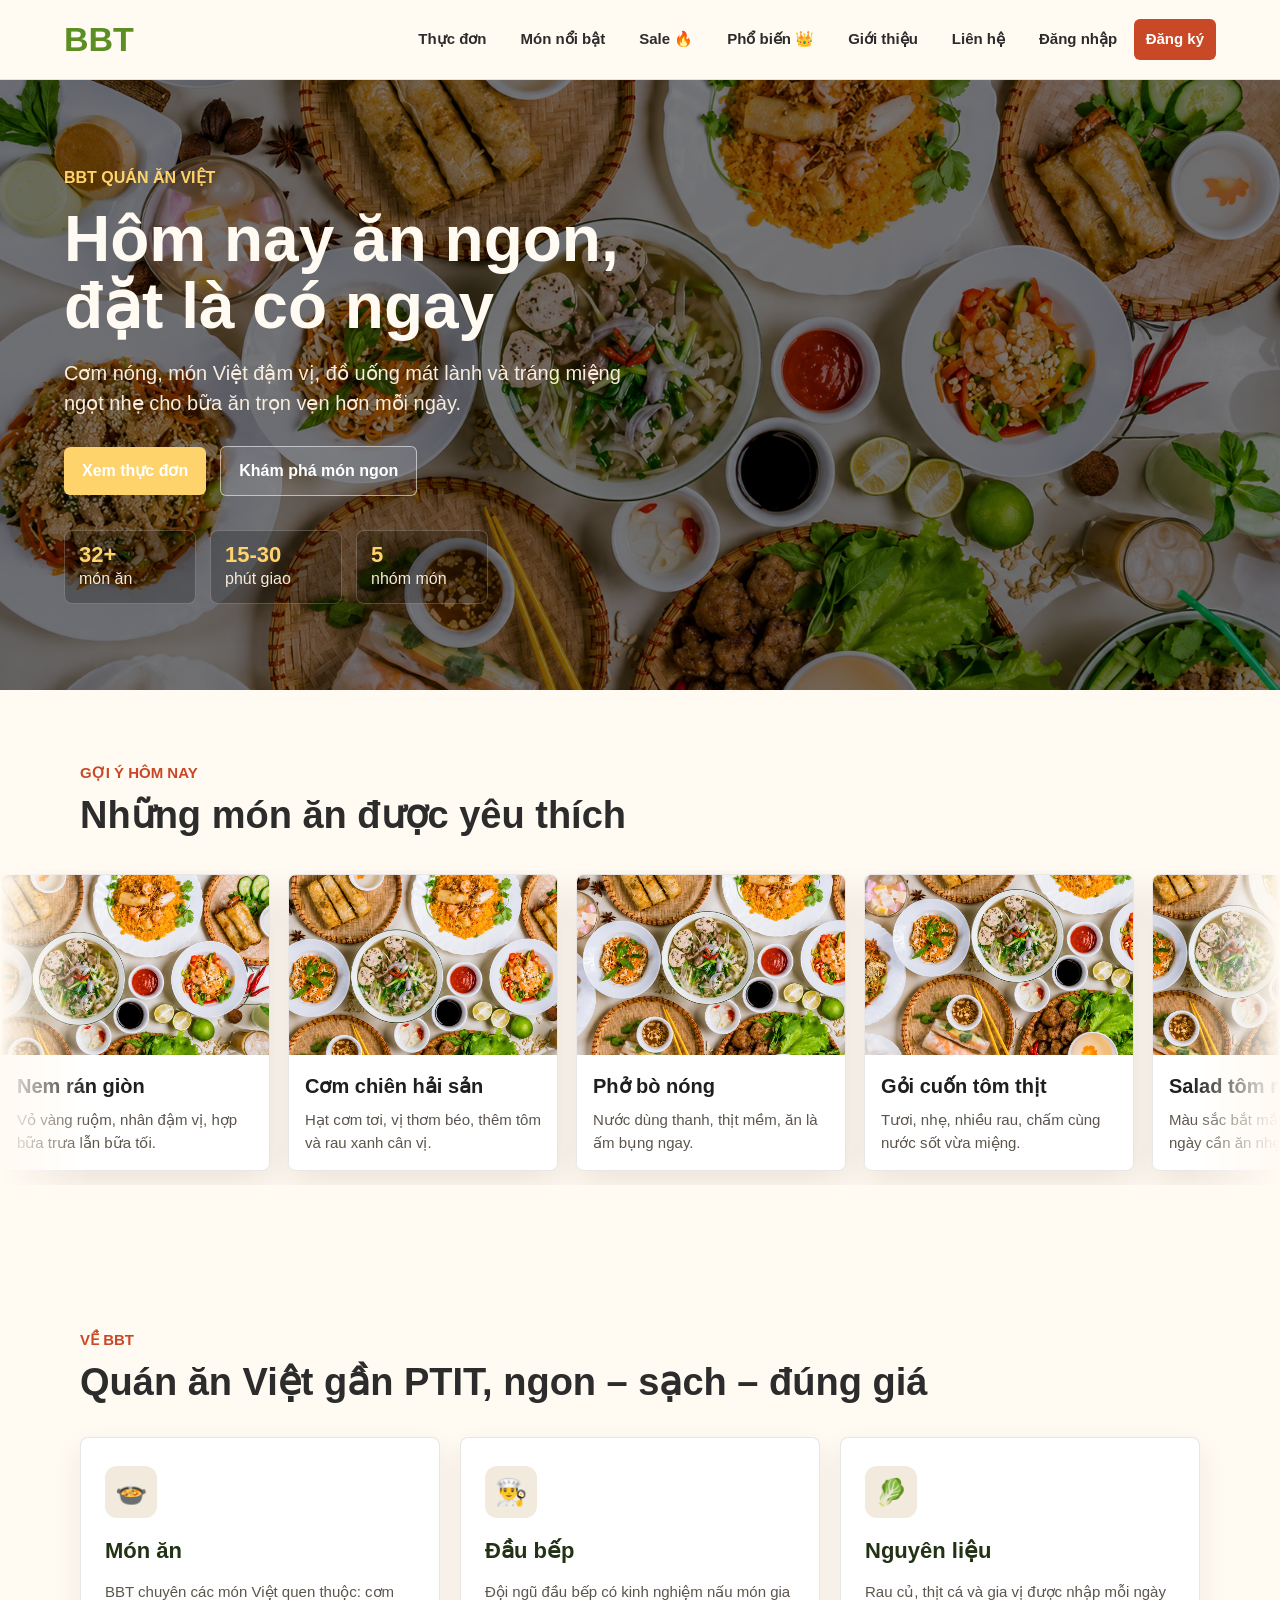
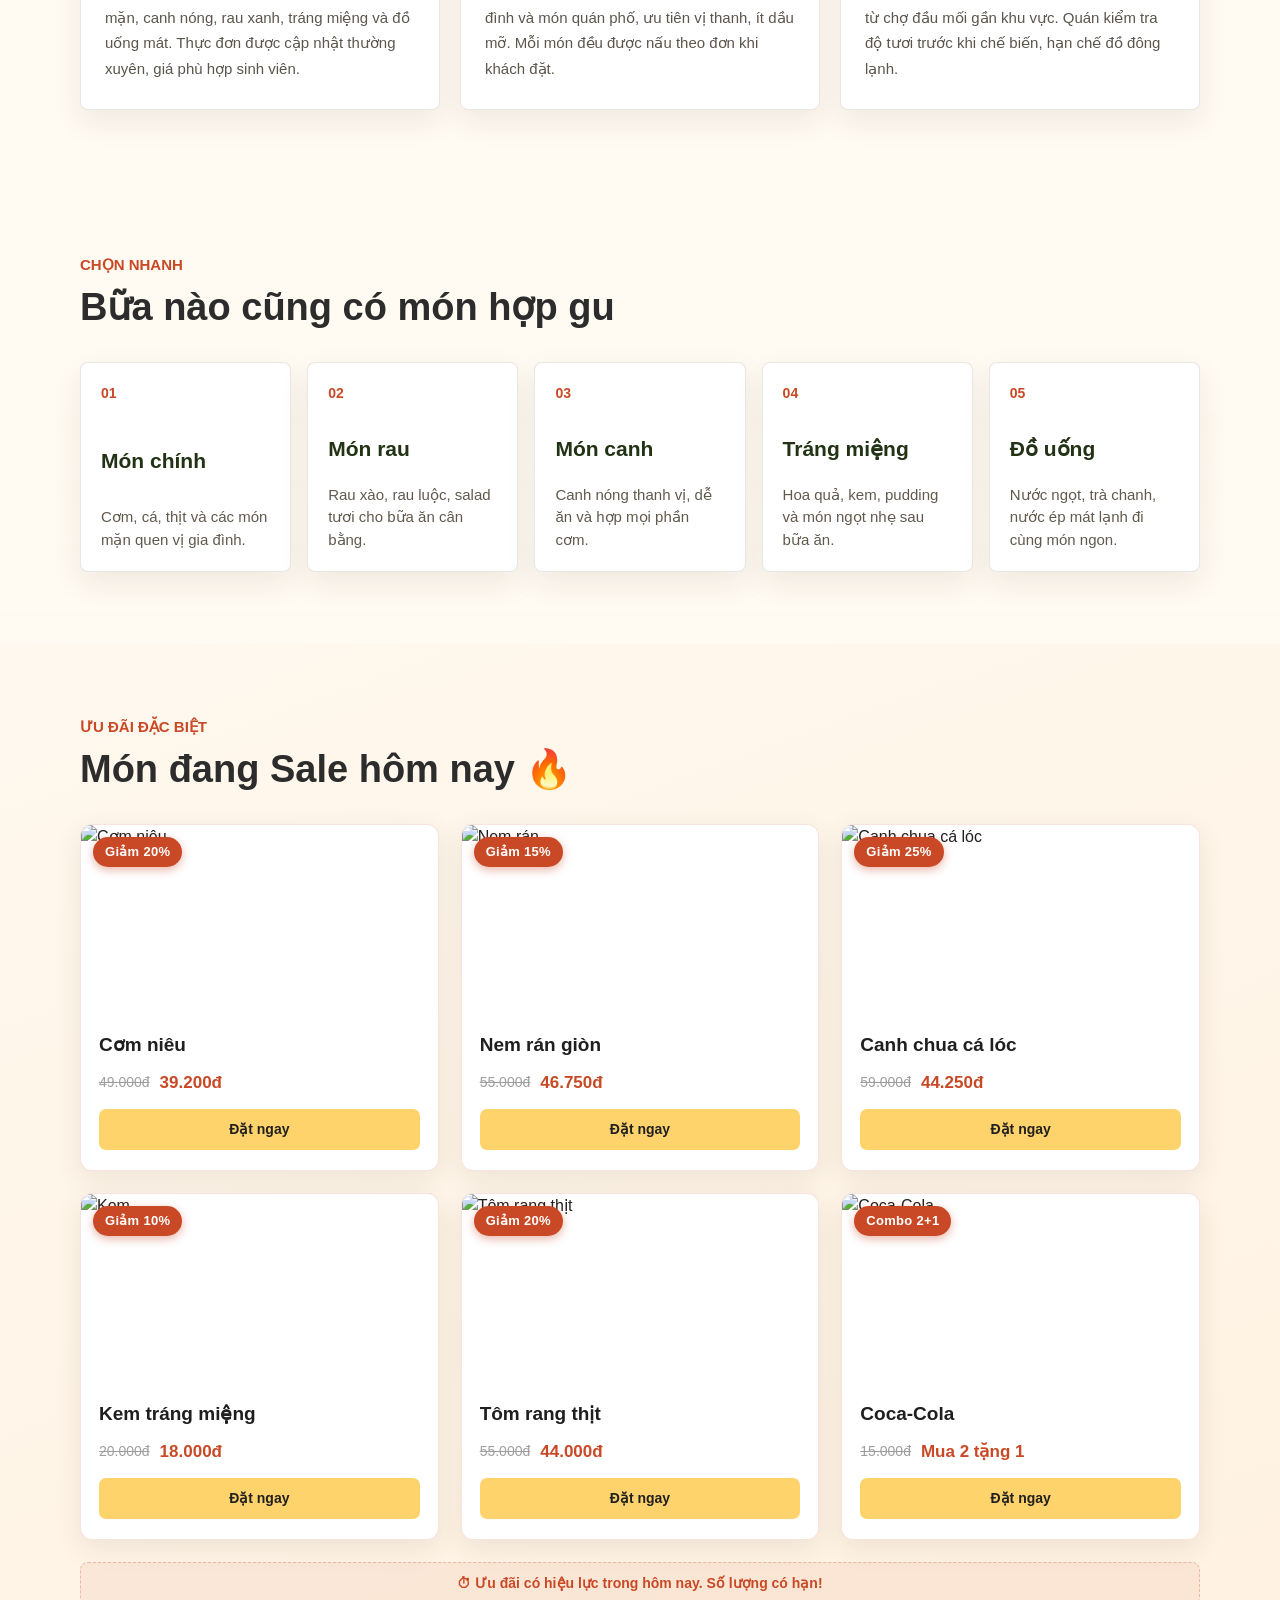
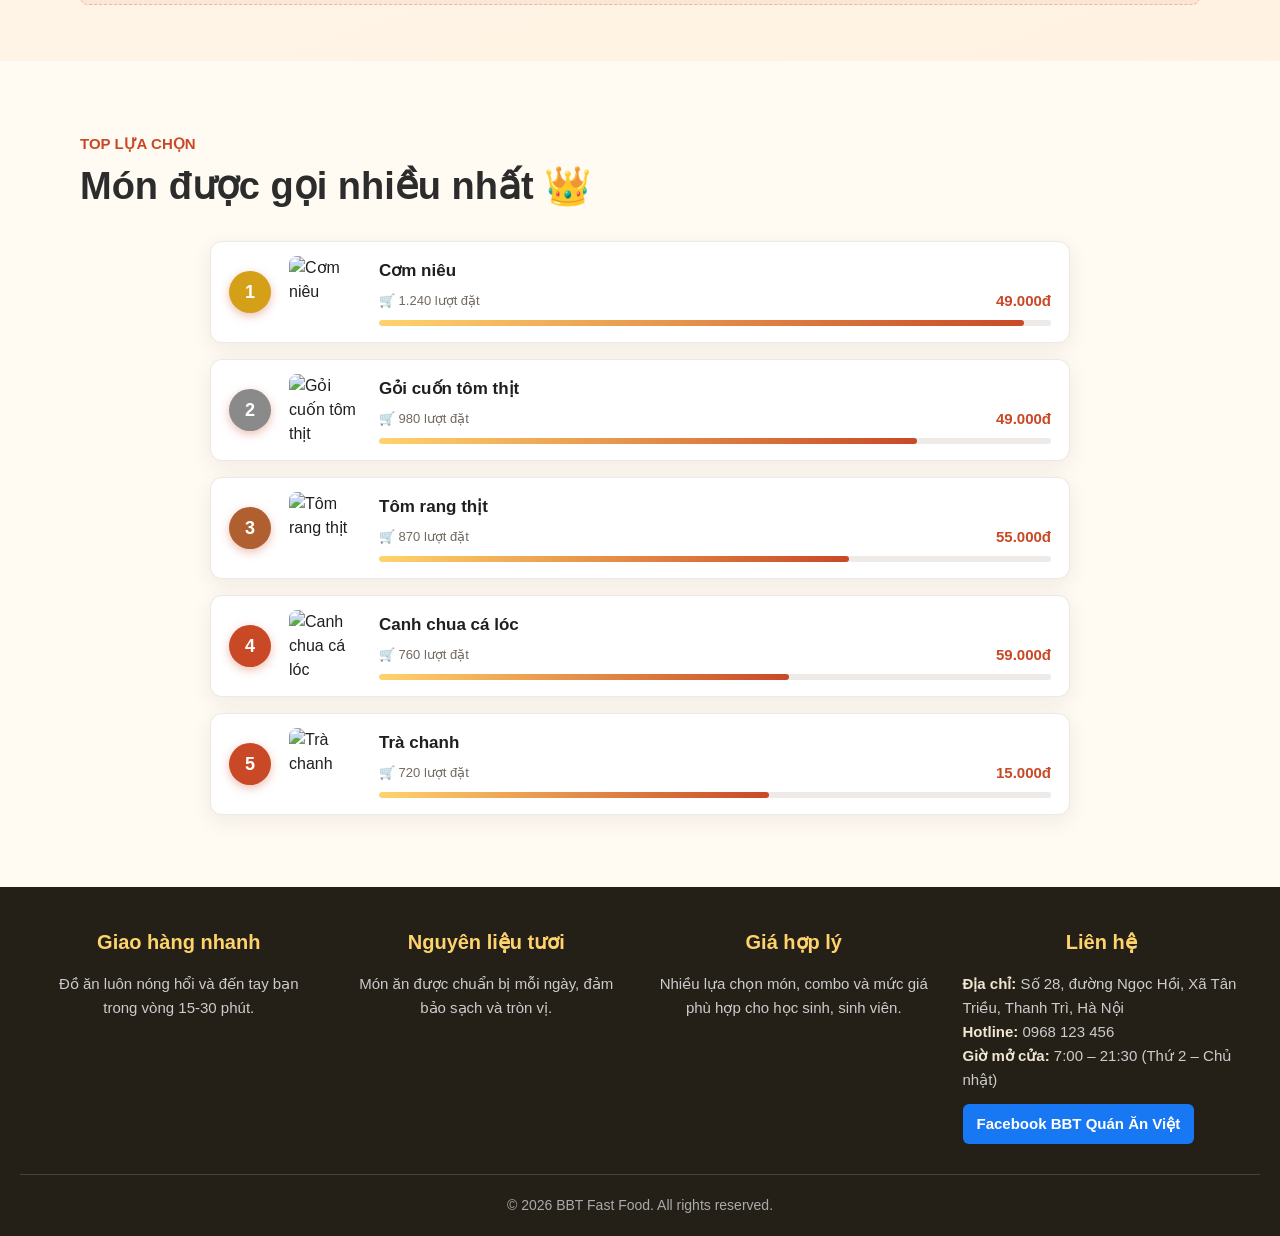
==== commit 860de74a: "hoan thien code" ====
--- a/index.html
+++ b/index.html
@@ -8,9 +8,9 @@
     <link rel="stylesheet" href="assets/css/index.css" />
   </head>
   <body class="home-page">
+
     <header class="site-header">
       <a class="brand" href="index.html" aria-label="BBT trang chủ">BBT</a>
-
       <nav class="site-nav" aria-label="Điều hướng chính">
         <a href="products.html">Thực đơn</a>
         <a href="#mon-ngon">Món nổi bật</a>
@@ -18,13 +18,18 @@
         <a href="#pho-bien">Phổ biến 👑</a>
         <a href="#gioi-thieu">Giới thiệu</a>
         <a href="#footer">Liên hệ</a>
-        <a href="login.html">Đăng nhập</a>
-        <a class="nav-action" href="register.html">Đăng ký</a>
+        <!-- Auth sẽ được render bằng JS -->
+        <span id="authSection"></span>
       </nav>
     </header>
 
     <main>
+
+      <!-- ===== HERO với VIDEO NỀN ===== -->
       <section class="home-hero" aria-label="Giới thiệu BBT Quán Ăn Việt">
+        <video class="hero-video" autoplay muted loop playsinline>
+          <source src="assets/videos/854216-hd_1920_1080_25fps.mp4" type="video/mp4" />
+        </video>
         <div class="hero-shade"></div>
         <div class="hero-inner">
           <p class="hero-kicker">BBT Quán Ăn Việt</p>
@@ -33,12 +38,10 @@
             Cơm nóng, món Việt đậm vị, đồ uống mát lành và tráng miệng ngọt nhẹ
             cho bữa ăn trọn vẹn hơn mỗi ngày.
           </p>
-
           <div class="hero-actions">
             <a class="btn btn-primary" href="products.html">Xem thực đơn</a>
             <a class="btn btn-secondary" href="#mon-ngon">Khám phá món ngon</a>
           </div>
-
           <div class="hero-stats" aria-label="Thông tin nhanh">
             <span><strong>32+</strong> món ăn</span>
             <span><strong>15-30</strong> phút giao</span>
@@ -47,197 +50,119 @@
         </div>
       </section>
 
+      <!-- ===== MÓN NỔI BẬT ===== -->
       <section id="mon-ngon" class="featured-dishes" aria-label="Món nổi bật">
         <div class="section-heading">
           <p>Gợi ý hôm nay</p>
           <h2>Những món ăn được yêu thích</h2>
         </div>
-
         <div class="dish-marquee" aria-label="Dải ảnh món ăn chuyển động">
           <div class="dish-track">
             <div class="dish-set">
               <article class="dish-card">
-                <img
-                  class="dish-photo dish-photo-1"
-                  src="assets/images/do an.png"
-                  alt="Nem rán giòn"
-                />
+                <img class="dish-photo dish-photo-1" src="assets/images/do an.png" alt="Nem rán giòn" />
                 <div class="dish-info">
                   <h3>Nem rán giòn</h3>
                   <p>Vỏ vàng ruộm, nhân đậm vị, hợp bữa trưa lẫn bữa tối.</p>
                 </div>
               </article>
-
-              <article class="dish-card">
-                <img
-                  class="dish-photo dish-photo-2"
-                  src="assets/images/do an.png"
-                  alt="Cơm chiên hải sản"
-                />
+              <article class="dish-card">
+                <img class="dish-photo dish-photo-2" src="assets/images/do an.png" alt="Cơm chiên hải sản" />
                 <div class="dish-info">
                   <h3>Cơm chiên hải sản</h3>
                   <p>Hạt cơm tơi, vị thơm béo, thêm tôm và rau xanh cân vị.</p>
                 </div>
               </article>
-
-              <article class="dish-card">
-                <img
-                  class="dish-photo dish-photo-3"
-                  src="assets/images/do an.png"
-                  alt="Phở bò nóng"
-                />
+              <article class="dish-card">
+                <img class="dish-photo dish-photo-3" src="assets/images/do an.png" alt="Phở bò nóng" />
                 <div class="dish-info">
                   <h3>Phở bò nóng</h3>
                   <p>Nước dùng thanh, thịt mềm, ăn là ấm bụng ngay.</p>
                 </div>
               </article>
-
-              <article class="dish-card">
-                <img
-                  class="dish-photo dish-photo-4"
-                  src="assets/images/do an.png"
-                  alt="Gỏi cuốn tôm thịt"
-                />
+              <article class="dish-card">
+                <img class="dish-photo dish-photo-4" src="assets/images/do an.png" alt="Gỏi cuốn tôm thịt" />
                 <div class="dish-info">
                   <h3>Gỏi cuốn tôm thịt</h3>
                   <p>Tươi, nhẹ, nhiều rau, chấm cùng nước sốt vừa miệng.</p>
                 </div>
               </article>
-
-              <article class="dish-card">
-                <img
-                  class="dish-photo dish-photo-5"
-                  src="assets/images/do an.png"
-                  alt="Salad tôm rau củ"
-                />
+              <article class="dish-card">
+                <img class="dish-photo dish-photo-5" src="assets/images/do an.png" alt="Salad tôm rau củ" />
                 <div class="dish-info">
                   <h3>Salad tôm rau củ</h3>
                   <p>Màu sắc bắt mắt, vị giòn mát cho ngày cần ăn nhẹ.</p>
                 </div>
               </article>
             </div>
-
+            <!-- bản clone cho marquee loop -->
             <div class="dish-set" aria-hidden="true">
               <article class="dish-card">
                 <img class="dish-photo dish-photo-1" src="assets/images/do an.png" alt="" />
-                <div class="dish-info">
-                  <h3>Nem rán giòn</h3>
-                  <p>Vỏ vàng ruộm, nhân đậm vị, hợp bữa trưa lẫn bữa tối.</p>
-                </div>
-              </article>
-
+                <div class="dish-info"><h3>Nem rán giòn</h3><p>Vỏ vàng ruộm, nhân đậm vị, hợp bữa trưa lẫn bữa tối.</p></div>
+              </article>
               <article class="dish-card">
                 <img class="dish-photo dish-photo-2" src="assets/images/do an.png" alt="" />
-                <div class="dish-info">
-                  <h3>Cơm chiên hải sản</h3>
-                  <p>Hạt cơm tơi, vị thơm béo, thêm tôm và rau xanh cân vị.</p>
-                </div>
-              </article>
-
+                <div class="dish-info"><h3>Cơm chiên hải sản</h3><p>Hạt cơm tơi, vị thơm béo, thêm tôm và rau xanh cân vị.</p></div>
+              </article>
               <article class="dish-card">
                 <img class="dish-photo dish-photo-3" src="assets/images/do an.png" alt="" />
-                <div class="dish-info">
-                  <h3>Phở bò nóng</h3>
-                  <p>Nước dùng thanh, thịt mềm, ăn là ấm bụng ngay.</p>
-                </div>
-              </article>
-
+                <div class="dish-info"><h3>Phở bò nóng</h3><p>Nước dùng thanh, thịt mềm, ăn là ấm bụng ngay.</p></div>
+              </article>
               <article class="dish-card">
                 <img class="dish-photo dish-photo-4" src="assets/images/do an.png" alt="" />
-                <div class="dish-info">
-                  <h3>Gỏi cuốn tôm thịt</h3>
-                  <p>Tươi, nhẹ, nhiều rau, chấm cùng nước sốt vừa miệng.</p>
-                </div>
-              </article>
-
+                <div class="dish-info"><h3>Gỏi cuốn tôm thịt</h3><p>Tươi, nhẹ, nhiều rau, chấm cùng nước sốt vừa miệng.</p></div>
+              </article>
               <article class="dish-card">
                 <img class="dish-photo dish-photo-5" src="assets/images/do an.png" alt="" />
-                <div class="dish-info">
-                  <h3>Salad tôm rau củ</h3>
-                  <p>Màu sắc bắt mắt, vị giòn mát cho ngày cần ăn nhẹ.</p>
-                </div>
+                <div class="dish-info"><h3>Salad tôm rau củ</h3><p>Màu sắc bắt mắt, vị giòn mát cho ngày cần ăn nhẹ.</p></div>
               </article>
             </div>
           </div>
         </div>
       </section>
 
+      <!-- ===== GIỚI THIỆU ===== -->
       <section id="gioi-thieu" class="about-restaurant" aria-label="Giới thiệu về quán">
         <div class="section-heading">
           <p>Về BBT</p>
           <h2>Quán ăn Việt gần PTIT, ngon – sạch – đúng giá</h2>
         </div>
-
         <div class="about-grid">
           <article class="about-card">
             <span class="about-icon" aria-hidden="true">🍲</span>
             <h3>Món ăn</h3>
-            <p>
-              BBT chuyên các món Việt quen thuộc: cơm mặn, canh nóng, rau xanh,
-              tráng miệng và đồ uống mát. Thực đơn được cập nhật thường xuyên,
-              giá phù hợp sinh viên, phù hợp bữa trưa nhanh sau giờ học hay bữa
-              tối sum họp nhẹ nhàng.
-            </p>
-          </article>
-
+            <p>BBT chuyên các món Việt quen thuộc: cơm mặn, canh nóng, rau xanh, tráng miệng và đồ uống mát. Thực đơn được cập nhật thường xuyên, giá phù hợp sinh viên.</p>
+          </article>
           <article class="about-card">
             <span class="about-icon" aria-hidden="true">👨‍🍳</span>
             <h3>Đầu bếp</h3>
-            <p>
-              Đội ngũ đầu bếp có kinh nghiệm nấu món gia đình và món quán phố,
-              ưu tiên vị thanh, ít dầu mỡ và trình bày gọn gàng. Mỗi món đều được
-              nấu theo đơn khi khách đặt để đảm bảo nóng và giữ trọn hương vị.
-            </p>
-          </article>
-
+            <p>Đội ngũ đầu bếp có kinh nghiệm nấu món gia đình và món quán phố, ưu tiên vị thanh, ít dầu mỡ. Mỗi món đều được nấu theo đơn khi khách đặt.</p>
+          </article>
           <article class="about-card">
             <span class="about-icon" aria-hidden="true">🥬</span>
             <h3>Nguyên liệu</h3>
-            <p>
-              Rau củ, thịt cá và gia vị được nhập mỗi ngày từ chợ đầu mối gần khu
-              vực. Quán kiểm tra độ tươi trước khi chế biến, hạn chế đồ đông lạnh,
-              ưu tiên nguyên liệu trong mùa để món ăn vừa ngon vừa an toàn.
-            </p>
-          </article>
-        </div>
-      </section>
-
+            <p>Rau củ, thịt cá và gia vị được nhập mỗi ngày từ chợ đầu mối gần khu vực. Quán kiểm tra độ tươi trước khi chế biến, hạn chế đồ đông lạnh.</p>
+          </article>
+        </div>
+      </section>
+
+      <!-- ===== CHỌN NHANH ===== -->
       <section class="quick-menu" aria-label="Danh mục món ăn">
         <div class="section-heading">
           <p>Chọn nhanh</p>
           <h2>Bữa nào cũng có món hợp gu</h2>
         </div>
-
         <div class="category-grid">
-          <a class="category-item" href="products.html#menu">
-            <span>01</span>
-            <h3>Món chính</h3>
-            <p>Cơm, cá, thịt và các món mặn quen vị gia đình.</p>
-          </a>
-          <a class="category-item" href="products.html#menu">
-            <span>02</span>
-            <h3>Món rau</h3>
-            <p>Rau xào, rau luộc, salad tươi cho bữa ăn cân bằng.</p>
-          </a>
-          <a class="category-item" href="products.html#menu">
-            <span>03</span>
-            <h3>Món canh</h3>
-            <p>Canh nóng thanh vị, dễ ăn và hợp mọi phần cơm.</p>
-          </a>
-          <a class="category-item" href="products.html#menu">
-            <span>04</span>
-            <h3>Tráng miệng</h3>
-            <p>Hoa quả, kem, pudding và món ngọt nhẹ sau bữa ăn.</p>
-          </a>
-          <a class="category-item" href="products.html#menu">
-            <span>05</span>
-            <h3>Đồ uống</h3>
-            <p>Nước ngọt, trà chanh, nước ép mát lạnh đi cùng món ngon.</p>
-          </a>
-        </div>
-      </section>
-
-      <!-- ===== SECTION SALE (THÊM MỚI) ===== -->
+          <a class="category-item" href="products.html#menu"><span>01</span><h3>Món chính</h3><p>Cơm, cá, thịt và các món mặn quen vị gia đình.</p></a>
+          <a class="category-item" href="products.html#menu"><span>02</span><h3>Món rau</h3><p>Rau xào, rau luộc, salad tươi cho bữa ăn cân bằng.</p></a>
+          <a class="category-item" href="products.html#menu"><span>03</span><h3>Món canh</h3><p>Canh nóng thanh vị, dễ ăn và hợp mọi phần cơm.</p></a>
+          <a class="category-item" href="products.html#menu"><span>04</span><h3>Tráng miệng</h3><p>Hoa quả, kem, pudding và món ngọt nhẹ sau bữa ăn.</p></a>
+          <a class="category-item" href="products.html#menu"><span>05</span><h3>Đồ uống</h3><p>Nước ngọt, trà chanh, nước ép mát lạnh đi cùng món ngon.</p></a>
+        </div>
+      </section>
+
+      <!-- ===== SECTION SALE ===== -->
       <section id="khuyen-mai" class="sale-section" aria-label="Ưu đãi hôm nay">
         <div class="section-heading">
           <p>Ưu đãi đặc biệt</p>
@@ -249,10 +174,7 @@
             <img src="https://comnieuthienly.com/_next/image?url=https%3A%2F%2Fhos.comnieuthienly.com%2Fimages%2Fwebp%2F67dbda9cbdc46c5dbc693e0c.jpg&w=3840&q=75" alt="Cơm niêu" />
             <div class="sale-info">
               <h3>Cơm niêu</h3>
-              <div class="sale-prices">
-                <span class="price-old">49.000đ</span>
-                <span class="price-new">39.200đ</span>
-              </div>
+              <div class="sale-prices"><span class="price-old">49.000đ</span><span class="price-new">39.200đ</span></div>
               <a class="btn-sale" href="products.html">Đặt ngay</a>
             </div>
           </article>
@@ -261,10 +183,7 @@
             <img src="https://cooponline.vn/tin-tuc/wp-content/uploads/2025/12/cach-lam-nem-ran-mien-bac-chuan-vi-gion-lau-ngay-tet.jpg" alt="Nem rán" />
             <div class="sale-info">
               <h3>Nem rán giòn</h3>
-              <div class="sale-prices">
-                <span class="price-old">55.000đ</span>
-                <span class="price-new">46.750đ</span>
-              </div>
+              <div class="sale-prices"><span class="price-old">55.000đ</span><span class="price-new">46.750đ</span></div>
               <a class="btn-sale" href="products.html">Đặt ngay</a>
             </div>
           </article>
@@ -273,10 +192,7 @@
             <img src="https://i-giadinh.vnecdn.net/2023/04/25/Thanh-pham-1-1-7239-1682395675.jpg" alt="Canh chua cá lóc" />
             <div class="sale-info">
               <h3>Canh chua cá lóc</h3>
-              <div class="sale-prices">
-                <span class="price-old">59.000đ</span>
-                <span class="price-new">44.250đ</span>
-              </div>
+              <div class="sale-prices"><span class="price-old">59.000đ</span><span class="price-new">44.250đ</span></div>
               <a class="btn-sale" href="products.html">Đặt ngay</a>
             </div>
           </article>
@@ -285,10 +201,7 @@
             <img src="https://cdn.tgdd.vn/2020/07/CookProduct/41-1200x676.jpg" alt="Kem" />
             <div class="sale-info">
               <h3>Kem tráng miệng</h3>
-              <div class="sale-prices">
-                <span class="price-old">20.000đ</span>
-                <span class="price-new">18.000đ</span>
-              </div>
+              <div class="sale-prices"><span class="price-old">20.000đ</span><span class="price-new">18.000đ</span></div>
               <a class="btn-sale" href="products.html">Đặt ngay</a>
             </div>
           </article>
@@ -297,10 +210,7 @@
             <img src="https://i.ytimg.com/vi/VeHk-RYqmNM/maxresdefault.jpg" alt="Tôm rang thịt" />
             <div class="sale-info">
               <h3>Tôm rang thịt</h3>
-              <div class="sale-prices">
-                <span class="price-old">55.000đ</span>
-                <span class="price-new">44.000đ</span>
-              </div>
+              <div class="sale-prices"><span class="price-old">55.000đ</span><span class="price-new">44.000đ</span></div>
               <a class="btn-sale" href="products.html">Đặt ngay</a>
             </div>
           </article>
@@ -309,19 +219,15 @@
             <img src="https://bizweb.dktcdn.net/100/514/431/products/nuoc-ngot-coca-cola-lon-320ml-202304131107525481.jpg?v=1716431193590" alt="Coca-Cola" />
             <div class="sale-info">
               <h3>Coca-Cola</h3>
-              <div class="sale-prices">
-                <span class="price-old">15.000đ</span>
-                <span class="price-new">Mua 2 tặng 1</span>
-              </div>
+              <div class="sale-prices"><span class="price-old">15.000đ</span><span class="price-new">Mua 2 tặng 1</span></div>
               <a class="btn-sale" href="products.html">Đặt ngay</a>
             </div>
           </article>
         </div>
         <p class="sale-note">⏱ Ưu đãi có hiệu lực trong hôm nay. Số lượng có hạn!</p>
       </section>
-      <!-- ===== END SECTION SALE ===== -->
-
-      <!-- ===== SECTION GỢI Ý PHỔ BIẾN (THÊM MỚI) ===== -->
+
+      <!-- ===== PHỔ BIẾN ===== -->
       <section id="pho-bien" class="popular-section" aria-label="Món được chọn nhiều nhất">
         <div class="section-heading">
           <p>Top lựa chọn</p>
@@ -333,10 +239,7 @@
             <img src="https://comnieuthienly.com/_next/image?url=https%3A%2F%2Fhos.comnieuthienly.com%2Fimages%2Fwebp%2F67dbda9cbdc46c5dbc693e0c.jpg&w=3840&q=75" alt="Cơm niêu" />
             <div class="popular-info">
               <h3>Cơm niêu</h3>
-              <div class="popular-meta">
-                <span class="popular-orders">🛒 1.240 lượt đặt</span>
-                <span class="popular-price">49.000đ</span>
-              </div>
+              <div class="popular-meta"><span class="popular-orders">🛒 1.240 lượt đặt</span><span class="popular-price">49.000đ</span></div>
               <div class="popular-bar-wrap"><div class="popular-bar" style="width:96%"></div></div>
             </div>
           </article>
@@ -345,10 +248,7 @@
             <img src="https://www.cet.edu.vn/wp-content/uploads/2018/11/goi-cuon-tom-thit.jpg" alt="Gỏi cuốn tôm thịt" />
             <div class="popular-info">
               <h3>Gỏi cuốn tôm thịt</h3>
-              <div class="popular-meta">
-                <span class="popular-orders">🛒 980 lượt đặt</span>
-                <span class="popular-price">49.000đ</span>
-              </div>
+              <div class="popular-meta"><span class="popular-orders">🛒 980 lượt đặt</span><span class="popular-price">49.000đ</span></div>
               <div class="popular-bar-wrap"><div class="popular-bar" style="width:80%"></div></div>
             </div>
           </article>
@@ -357,10 +257,7 @@
             <img src="https://i.ytimg.com/vi/VeHk-RYqmNM/maxresdefault.jpg" alt="Tôm rang thịt" />
             <div class="popular-info">
               <h3>Tôm rang thịt</h3>
-              <div class="popular-meta">
-                <span class="popular-orders">🛒 870 lượt đặt</span>
-                <span class="popular-price">55.000đ</span>
-              </div>
+              <div class="popular-meta"><span class="popular-orders">🛒 870 lượt đặt</span><span class="popular-price">55.000đ</span></div>
               <div class="popular-bar-wrap"><div class="popular-bar" style="width:70%"></div></div>
             </div>
           </article>
@@ -369,10 +266,7 @@
             <img src="https://i-giadinh.vnecdn.net/2023/04/25/Thanh-pham-1-1-7239-1682395675.jpg" alt="Canh chua cá lóc" />
             <div class="popular-info">
               <h3>Canh chua cá lóc</h3>
-              <div class="popular-meta">
-                <span class="popular-orders">🛒 760 lượt đặt</span>
-                <span class="popular-price">59.000đ</span>
-              </div>
+              <div class="popular-meta"><span class="popular-orders">🛒 760 lượt đặt</span><span class="popular-price">59.000đ</span></div>
               <div class="popular-bar-wrap"><div class="popular-bar" style="width:61%"></div></div>
             </div>
           </article>
@@ -381,16 +275,13 @@
             <img src="https://s3.remagan.com/pro.remagan.uploads/product/2025/06/tra-chanh-20250623133930_6858f6a291607.webp" alt="Trà chanh" />
             <div class="popular-info">
               <h3>Trà chanh</h3>
-              <div class="popular-meta">
-                <span class="popular-orders">🛒 720 lượt đặt</span>
-                <span class="popular-price">15.000đ</span>
-              </div>
+              <div class="popular-meta"><span class="popular-orders">🛒 720 lượt đặt</span><span class="popular-price">15.000đ</span></div>
               <div class="popular-bar-wrap"><div class="popular-bar" style="width:58%"></div></div>
             </div>
           </article>
         </div>
       </section>
-      <!-- ===== END SECTION GỢI Ý PHỔ BIẾN ===== -->
+
     </main>
 
     <footer id="footer" class="home-footer">
@@ -409,20 +300,11 @@
         </div>
         <div class="footer-section footer-contact">
           <h3>Liên hệ</h3>
-          <p>
-            <strong>Địa chỉ:</strong> Số 28, đường Ngọc Hồi, Xã Tân Triều,
-            Thanh Trì, Hà Nội<br />
-            (cách Học viện PTIT khoảng 500m, gần cổng phụ)
-          </p>
+          <p><strong>Địa chỉ:</strong> Số 28, đường Ngọc Hồi, Xã Tân Triều, Thanh Trì, Hà Nội</p>
           <p><strong>Hotline:</strong> 0968 123 456</p>
           <p><strong>Giờ mở cửa:</strong> 7:00 – 21:30 (Thứ 2 – Chủ nhật)</p>
           <p class="footer-social">
-            
-              href="https://www.facebook.com/BBTQuanAnViet.PTIT"
-              target="_blank"
-              rel="noopener noreferrer"
-              >Facebook BBT Quán Ăn Việt</a
-            >
+            <a href="https://www.facebook.com/BBTQuanAnViet.PTIT" target="_blank" rel="noopener noreferrer">Facebook BBT Quán Ăn Việt</a>
           </p>
         </div>
       </div>
@@ -431,6 +313,8 @@
       </div>
     </footer>
 
+    <!-- main.js render authSection cho trang index -->
+    <script src="js/main.js"></script>
     <script src="js/auth.js"></script>
   </body>
 </html>
--- a/assets/css/index.css
+++ b/assets/css/index.css
@@ -841,4 +841,31 @@
     height: 34px;
     font-size: 15px;
   }
+}
+/* ===== VIDEO NỀN HERO ===== */
+.home-hero {
+  position: relative;
+  overflow: hidden;
+}
+
+.hero-video {
+  position: absolute;
+  inset: 0;
+  width: 100%;
+  height: 100%;
+  object-fit: cover;
+  z-index: 0;
+}
+
+/* hero-shade đã có trong code gốc, chỉ cần đảm bảo z-index đúng */
+.hero-shade {
+  position: absolute;
+  inset: 0;
+  background: rgba(0, 0, 0, 0.52);
+  z-index: 1;
+}
+
+.hero-inner {
+  position: relative;
+  z-index: 2;
 }
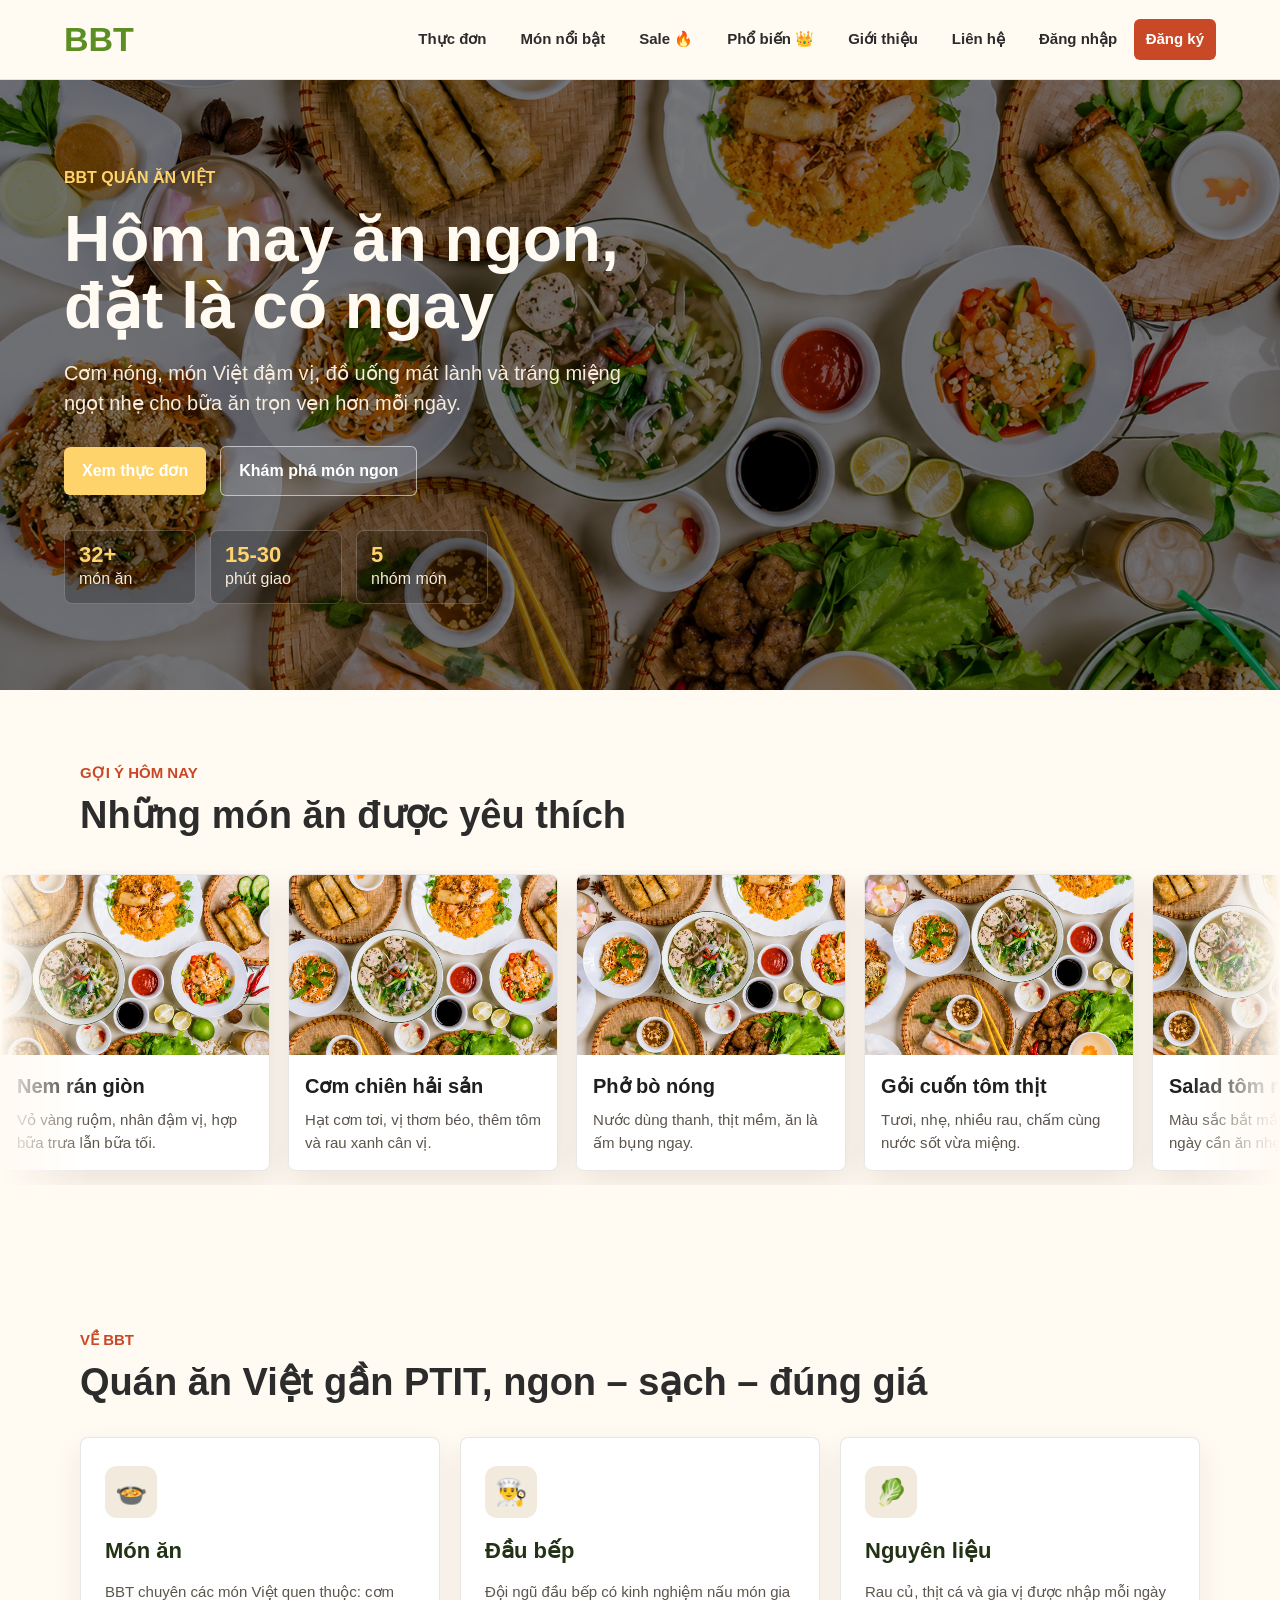
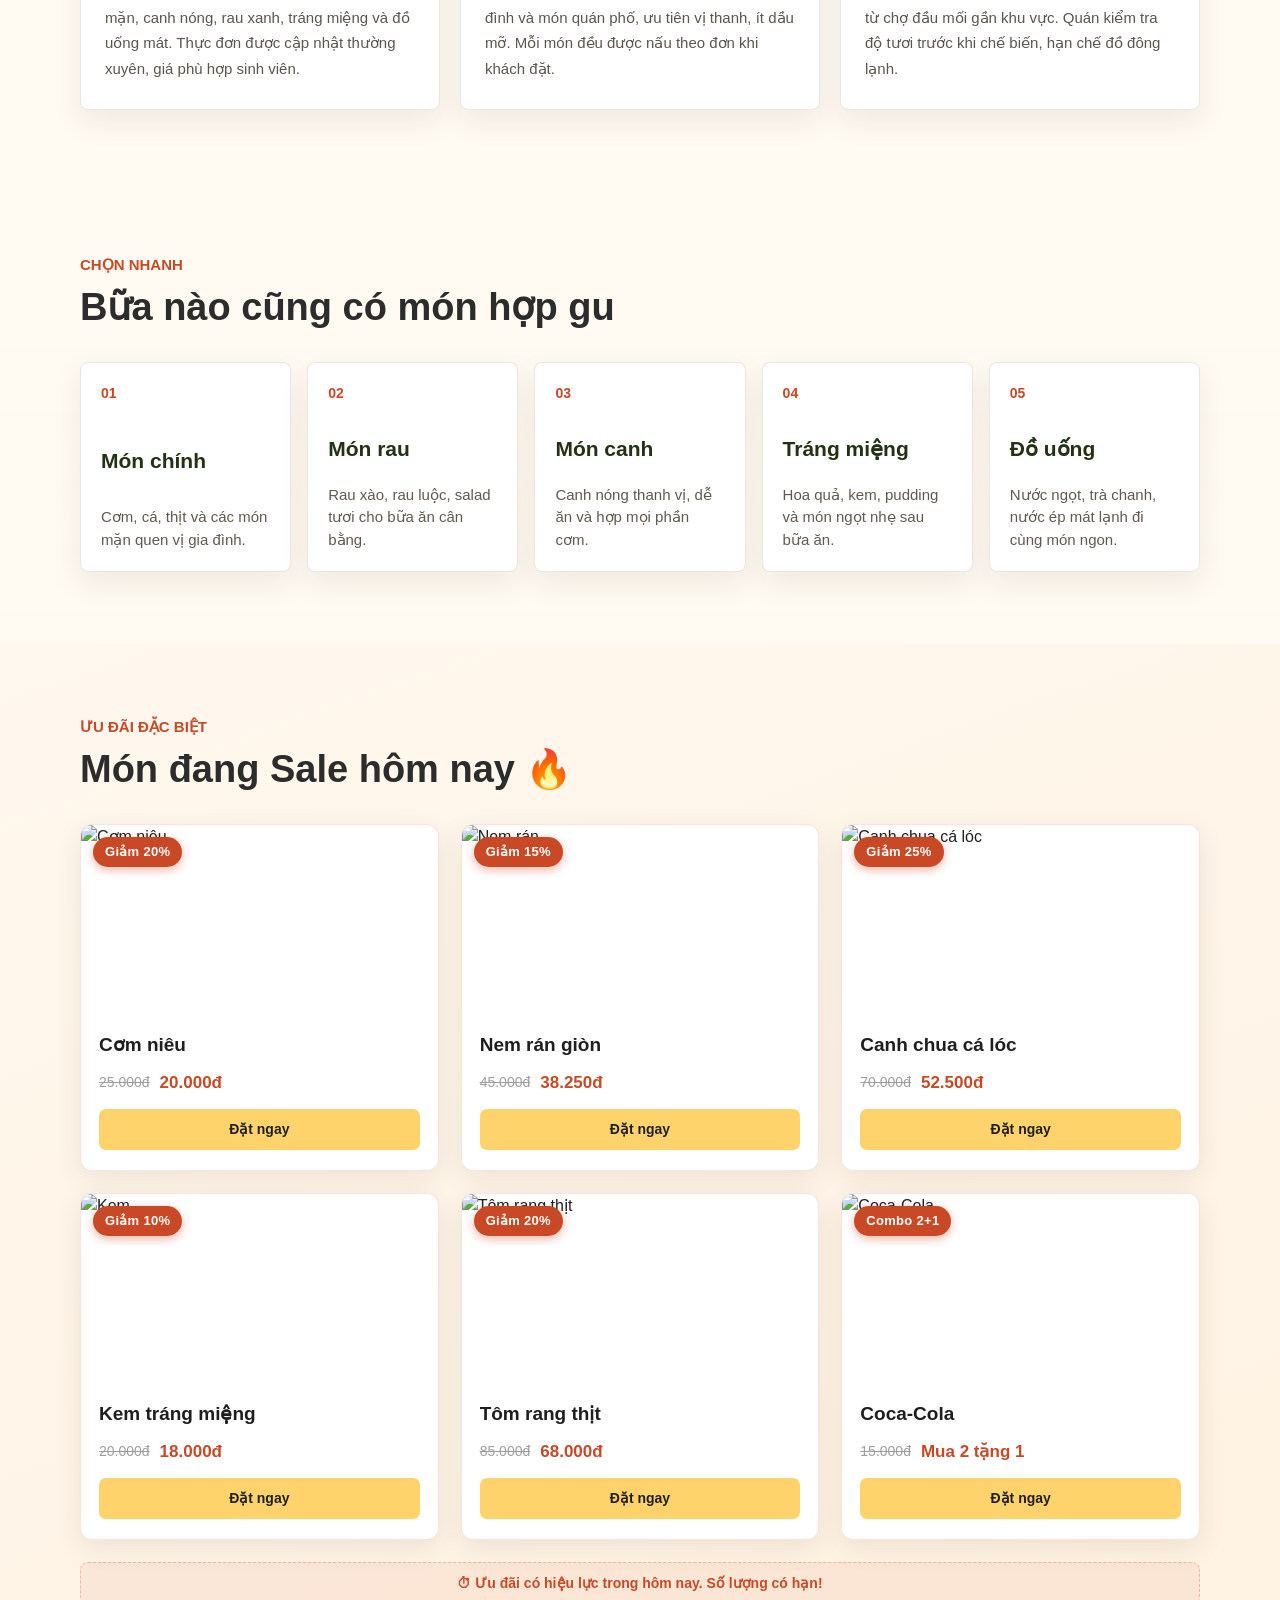
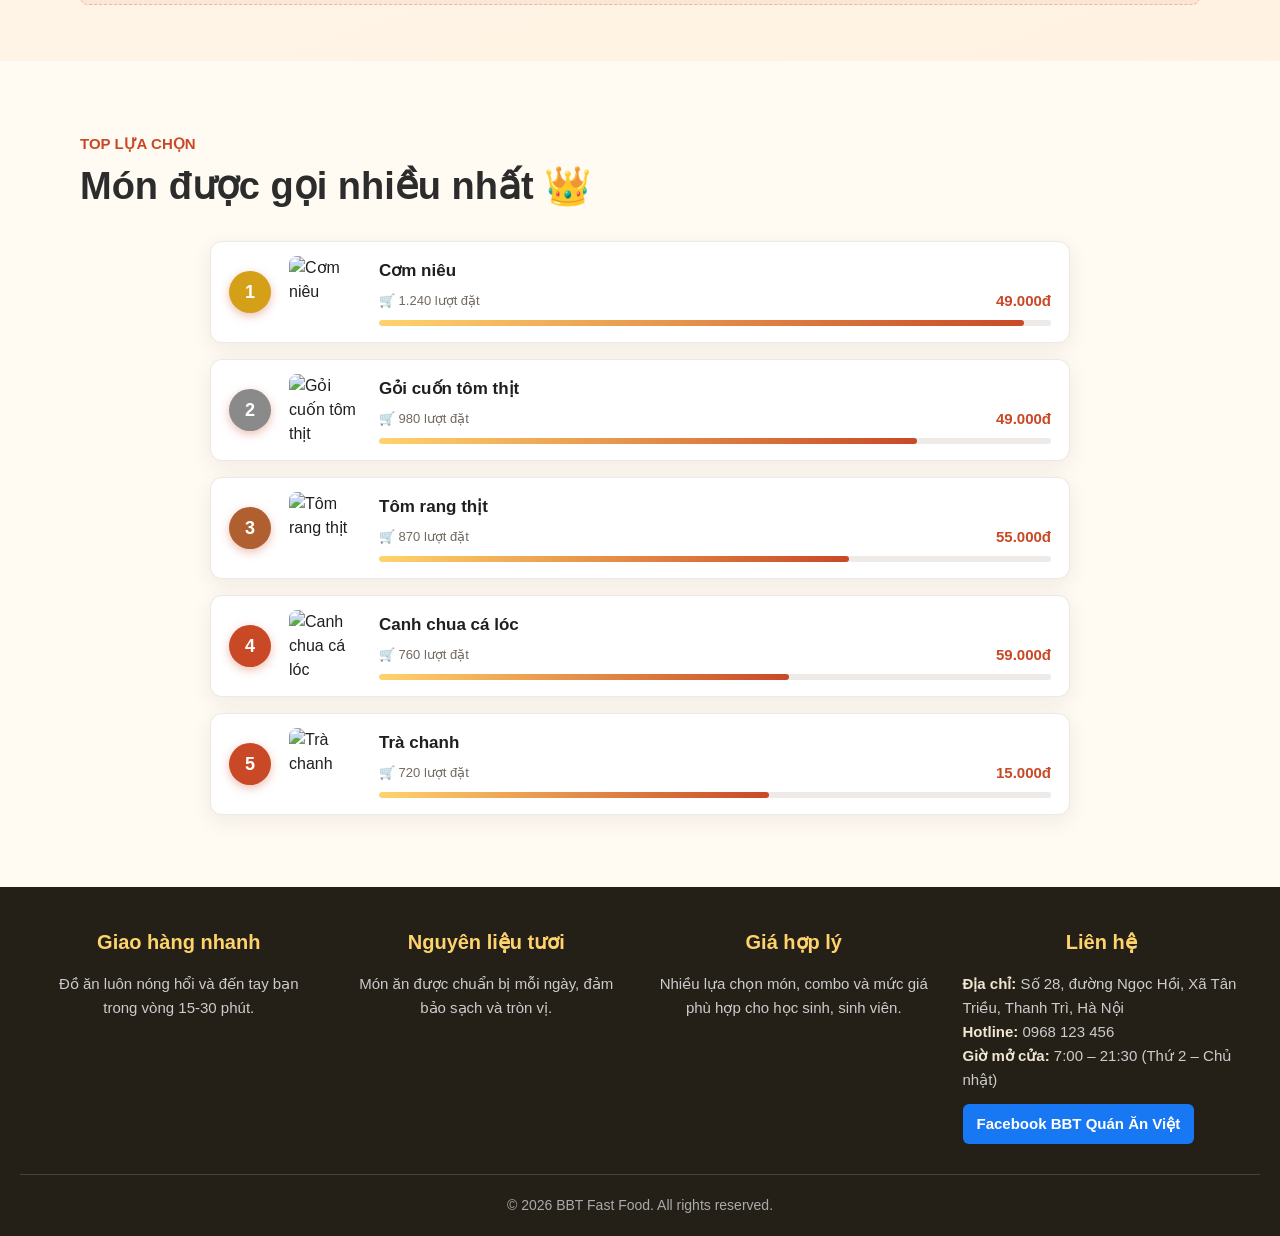
==== commit c633c7cf: "fix bug" ====
--- a/index.html
+++ b/index.html
@@ -25,7 +25,7 @@
 
     <main>
 
-      <!-- ===== HERO với VIDEO NỀN ===== -->
+      <!--HERO and video-->
       <section class="home-hero" aria-label="Giới thiệu BBT Quán Ăn Việt">
         <video class="hero-video" autoplay muted loop playsinline>
           <source src="assets/videos/854216-hd_1920_1080_25fps.mp4" type="video/mp4" />
@@ -50,7 +50,7 @@
         </div>
       </section>
 
-      <!-- ===== MÓN NỔI BẬT ===== -->
+      <!-- Món nổi bật -->
       <section id="mon-ngon" class="featured-dishes" aria-label="Món nổi bật">
         <div class="section-heading">
           <p>Gợi ý hôm nay</p>
@@ -95,7 +95,7 @@
                 </div>
               </article>
             </div>
-            <!-- bản clone cho marquee loop -->
+            <!-- marquee loop -->
             <div class="dish-set" aria-hidden="true">
               <article class="dish-card">
                 <img class="dish-photo dish-photo-1" src="assets/images/do an.png" alt="" />
@@ -122,7 +122,7 @@
         </div>
       </section>
 
-      <!-- ===== GIỚI THIỆU ===== -->
+      <!-- Giới thiệu -->
       <section id="gioi-thieu" class="about-restaurant" aria-label="Giới thiệu về quán">
         <div class="section-heading">
           <p>Về BBT</p>
@@ -147,7 +147,7 @@
         </div>
       </section>
 
-      <!-- ===== CHỌN NHANH ===== -->
+      <!-- Chọn nhanh các món -->
       <section class="quick-menu" aria-label="Danh mục món ăn">
         <div class="section-heading">
           <p>Chọn nhanh</p>
@@ -162,7 +162,7 @@
         </div>
       </section>
 
-      <!-- ===== SECTION SALE ===== -->
+      <!-- Các món sale -->
       <section id="khuyen-mai" class="sale-section" aria-label="Ưu đãi hôm nay">
         <div class="section-heading">
           <p>Ưu đãi đặc biệt</p>
@@ -174,7 +174,7 @@
             <img src="https://comnieuthienly.com/_next/image?url=https%3A%2F%2Fhos.comnieuthienly.com%2Fimages%2Fwebp%2F67dbda9cbdc46c5dbc693e0c.jpg&w=3840&q=75" alt="Cơm niêu" />
             <div class="sale-info">
               <h3>Cơm niêu</h3>
-              <div class="sale-prices"><span class="price-old">49.000đ</span><span class="price-new">39.200đ</span></div>
+              <div class="sale-prices"><span class="price-old">25.000đ</span><span class="price-new">20.000đ</span></div>
               <a class="btn-sale" href="products.html">Đặt ngay</a>
             </div>
           </article>
@@ -183,7 +183,7 @@
             <img src="https://cooponline.vn/tin-tuc/wp-content/uploads/2025/12/cach-lam-nem-ran-mien-bac-chuan-vi-gion-lau-ngay-tet.jpg" alt="Nem rán" />
             <div class="sale-info">
               <h3>Nem rán giòn</h3>
-              <div class="sale-prices"><span class="price-old">55.000đ</span><span class="price-new">46.750đ</span></div>
+              <div class="sale-prices"><span class="price-old">45.000đ</span><span class="price-new">38.250đ</span></div>
               <a class="btn-sale" href="products.html">Đặt ngay</a>
             </div>
           </article>
@@ -192,7 +192,7 @@
             <img src="https://i-giadinh.vnecdn.net/2023/04/25/Thanh-pham-1-1-7239-1682395675.jpg" alt="Canh chua cá lóc" />
             <div class="sale-info">
               <h3>Canh chua cá lóc</h3>
-              <div class="sale-prices"><span class="price-old">59.000đ</span><span class="price-new">44.250đ</span></div>
+              <div class="sale-prices"><span class="price-old">70.000đ</span><span class="price-new">52.500đ</span></div>
               <a class="btn-sale" href="products.html">Đặt ngay</a>
             </div>
           </article>
@@ -210,7 +210,7 @@
             <img src="https://i.ytimg.com/vi/VeHk-RYqmNM/maxresdefault.jpg" alt="Tôm rang thịt" />
             <div class="sale-info">
               <h3>Tôm rang thịt</h3>
-              <div class="sale-prices"><span class="price-old">55.000đ</span><span class="price-new">44.000đ</span></div>
+              <div class="sale-prices"><span class="price-old">85.000đ</span><span class="price-new">68.000đ</span></div>
               <a class="btn-sale" href="products.html">Đặt ngay</a>
             </div>
           </article>
@@ -227,7 +227,7 @@
         <p class="sale-note">⏱ Ưu đãi có hiệu lực trong hôm nay. Số lượng có hạn!</p>
       </section>
 
-      <!-- ===== PHỔ BIẾN ===== -->
+      <!-- Các món phổ biến -->
       <section id="pho-bien" class="popular-section" aria-label="Món được chọn nhiều nhất">
         <div class="section-heading">
           <p>Top lựa chọn</p>
@@ -284,6 +284,8 @@
 
     </main>
 
+
+    <!-- Chân trang -->
     <footer id="footer" class="home-footer">
       <div class="footer-content">
         <div class="footer-section">
@@ -313,7 +315,7 @@
       </div>
     </footer>
 
-    <!-- main.js render authSection cho trang index -->
+    <!-- render authSection cho trang index -->
     <script src="js/main.js"></script>
     <script src="js/auth.js"></script>
   </body>
--- a/assets/css/index.css
+++ b/assets/css/index.css
@@ -1,4 +1,4 @@
-
+/* CSS cho trang chủ */
 .home-page {
   color: #202020;
   background: #fffaf2;
@@ -449,6 +449,7 @@
   transform: translateY(-1px);
 }
  
+/* Giúp ảnh nền chạy mượt, nhẹ nhàng hơn */
 @keyframes heroImageMove {
   from {
     transform: scale(1) translate3d(0, 0, 0);
@@ -459,6 +460,7 @@
   }
 }
  
+/* Giúp các món ăn trong marquee chạy mượt hơn */
 @keyframes dishSlide {
   from {
     transform: translateX(0);
@@ -469,6 +471,7 @@
   }
 }
  
+/* Responsive cho trang chủ */
 @media (max-width: 980px) {
   .site-header {
     align-items: flex-start;
@@ -494,6 +497,7 @@
   }
 }
  
+/* Responsive cho trang chủ trên điện thoại */
 @media (max-width: 640px) {
   .site-header {
     padding: 12px 18px;
@@ -577,6 +581,7 @@
   }
 }
  
+/* Giúp giảm chuyển động cho người dùng có thiết lập giảm chuyển động trên hệ thống */
 @media (prefers-reduced-motion: reduce) {
   .home-hero::before,
   .dish-track,
@@ -589,9 +594,7 @@
   }
 }
  
-/* ==========================================================
-   SECTION SALE (THÊM MỚI - không sửa code gốc)
-   ========================================================== */
+/* Giao diện in ấn cho hóa đơn */
 .sale-section {
   padding: 72px 0 56px;
   background: linear-gradient(160deg, #fff8ee 0%, #fff2e2 100%);
@@ -709,9 +712,7 @@
   border: 1px dashed rgba(201, 73, 38, 0.3);
 }
  
-/* ==========================================================
-   SECTION GỢI Ý PHỔ BIẾN (THÊM MỚI - không sửa code gốc)
-   ========================================================== */
+ /* Giao diện cho trang giỏ hàng */
 .popular-section {
   padding: 72px 0;
   background: #fffaf2;
@@ -842,7 +843,7 @@
     font-size: 15px;
   }
 }
-/* ===== VIDEO NỀN HERO ===== */
+/* Video nền hero */
 .home-hero {
   position: relative;
   overflow: hidden;
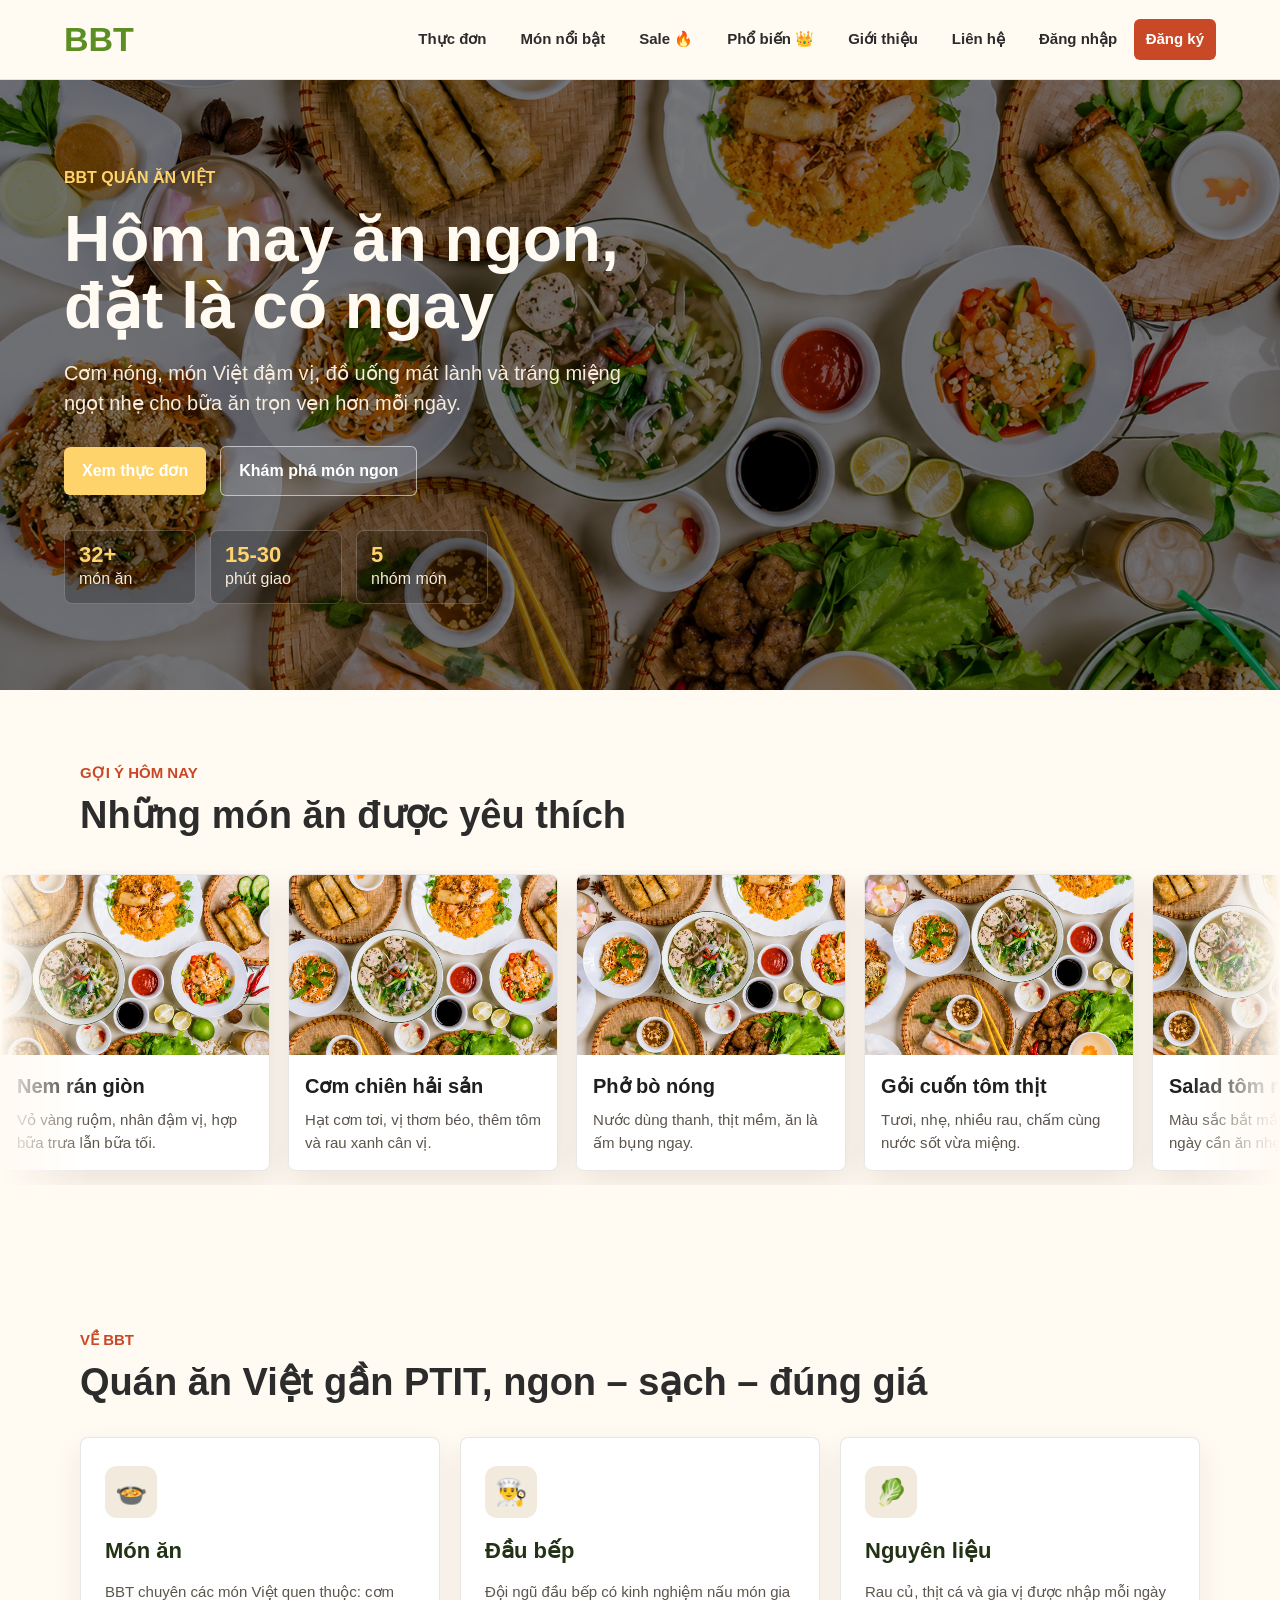
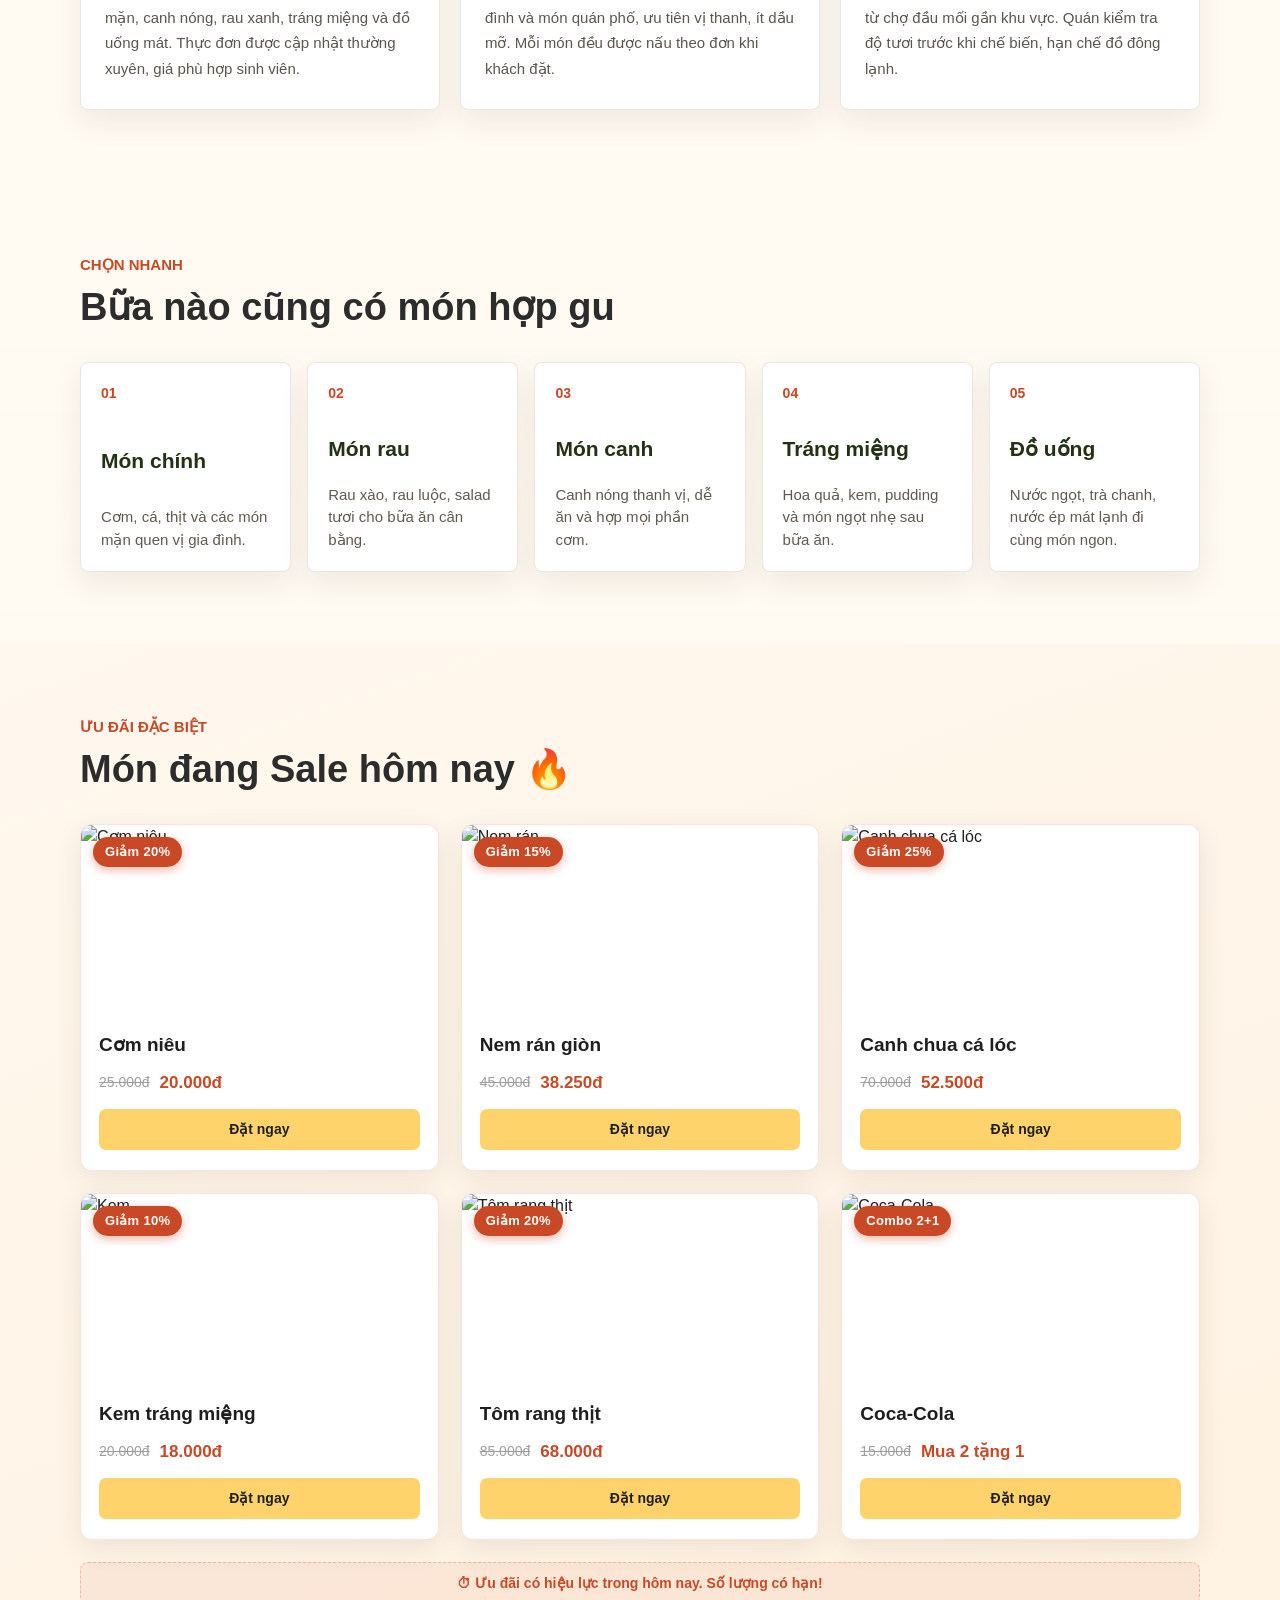
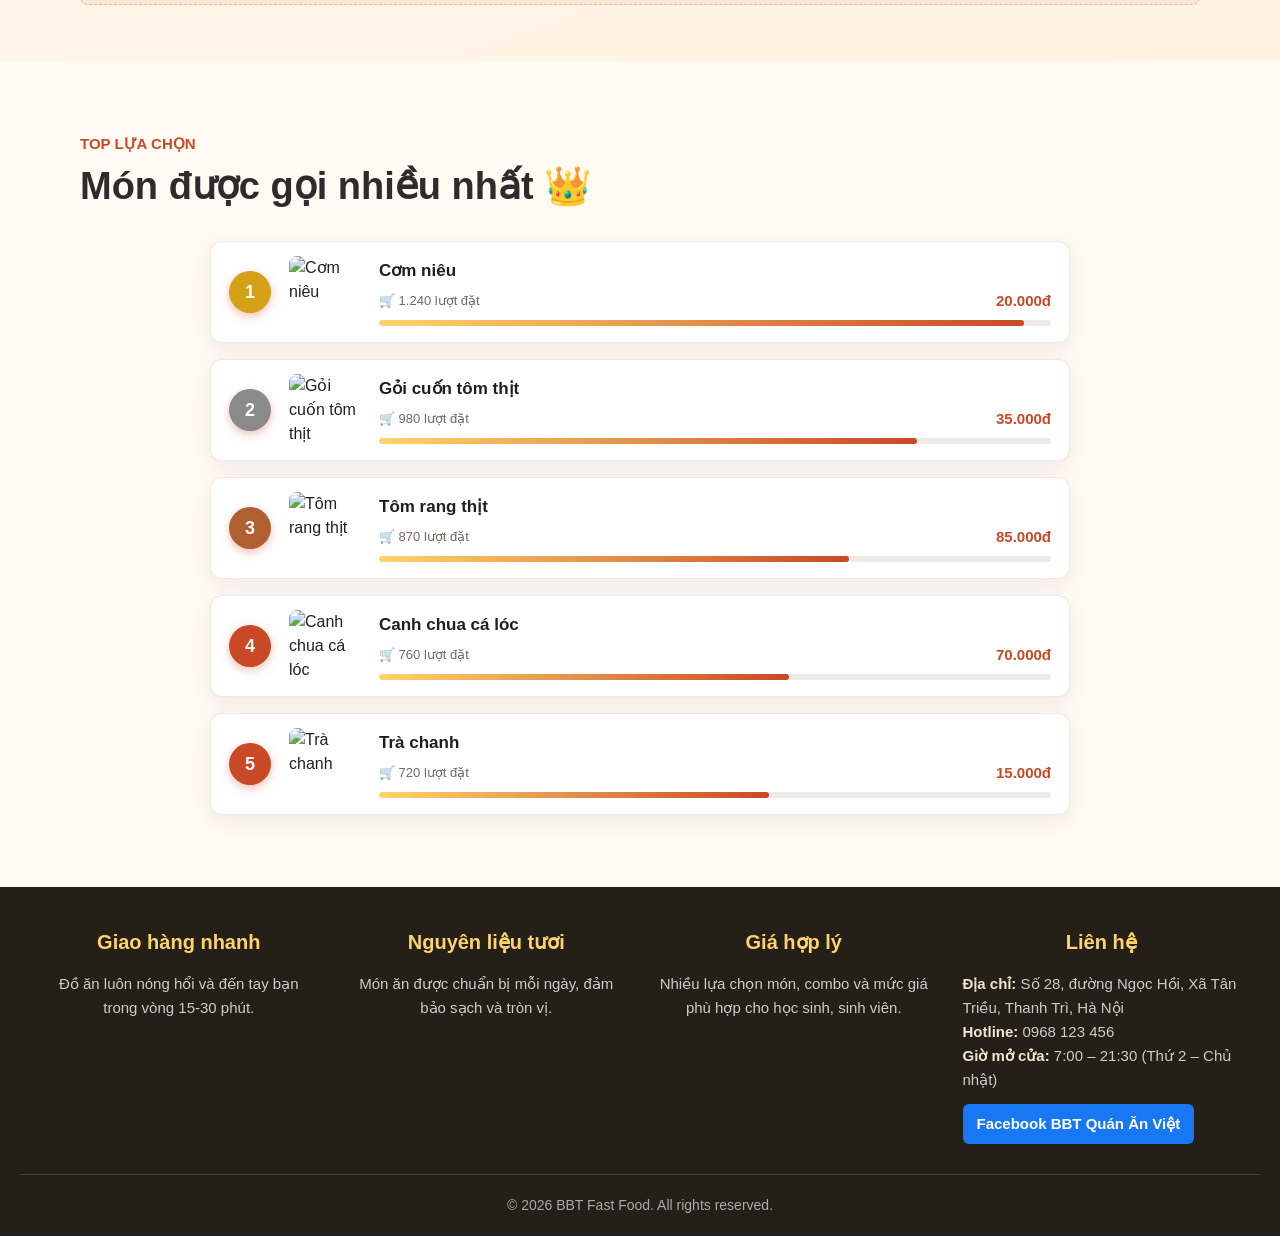
==== commit 263e9e2a: "sua" ====
--- a/index.html
+++ b/index.html
@@ -239,7 +239,7 @@
             <img src="https://comnieuthienly.com/_next/image?url=https%3A%2F%2Fhos.comnieuthienly.com%2Fimages%2Fwebp%2F67dbda9cbdc46c5dbc693e0c.jpg&w=3840&q=75" alt="Cơm niêu" />
             <div class="popular-info">
               <h3>Cơm niêu</h3>
-              <div class="popular-meta"><span class="popular-orders">🛒 1.240 lượt đặt</span><span class="popular-price">49.000đ</span></div>
+              <div class="popular-meta"><span class="popular-orders">🛒 1.240 lượt đặt</span><span class="popular-price">20.000đ</span></div>
               <div class="popular-bar-wrap"><div class="popular-bar" style="width:96%"></div></div>
             </div>
           </article>
@@ -248,7 +248,7 @@
             <img src="https://www.cet.edu.vn/wp-content/uploads/2018/11/goi-cuon-tom-thit.jpg" alt="Gỏi cuốn tôm thịt" />
             <div class="popular-info">
               <h3>Gỏi cuốn tôm thịt</h3>
-              <div class="popular-meta"><span class="popular-orders">🛒 980 lượt đặt</span><span class="popular-price">49.000đ</span></div>
+              <div class="popular-meta"><span class="popular-orders">🛒 980 lượt đặt</span><span class="popular-price">35.000đ</span></div>
               <div class="popular-bar-wrap"><div class="popular-bar" style="width:80%"></div></div>
             </div>
           </article>
@@ -257,7 +257,7 @@
             <img src="https://i.ytimg.com/vi/VeHk-RYqmNM/maxresdefault.jpg" alt="Tôm rang thịt" />
             <div class="popular-info">
               <h3>Tôm rang thịt</h3>
-              <div class="popular-meta"><span class="popular-orders">🛒 870 lượt đặt</span><span class="popular-price">55.000đ</span></div>
+              <div class="popular-meta"><span class="popular-orders">🛒 870 lượt đặt</span><span class="popular-price">85.000đ</span></div>
               <div class="popular-bar-wrap"><div class="popular-bar" style="width:70%"></div></div>
             </div>
           </article>
@@ -266,7 +266,7 @@
             <img src="https://i-giadinh.vnecdn.net/2023/04/25/Thanh-pham-1-1-7239-1682395675.jpg" alt="Canh chua cá lóc" />
             <div class="popular-info">
               <h3>Canh chua cá lóc</h3>
-              <div class="popular-meta"><span class="popular-orders">🛒 760 lượt đặt</span><span class="popular-price">59.000đ</span></div>
+              <div class="popular-meta"><span class="popular-orders">🛒 760 lượt đặt</span><span class="popular-price">70.000đ</span></div>
               <div class="popular-bar-wrap"><div class="popular-bar" style="width:61%"></div></div>
             </div>
           </article>
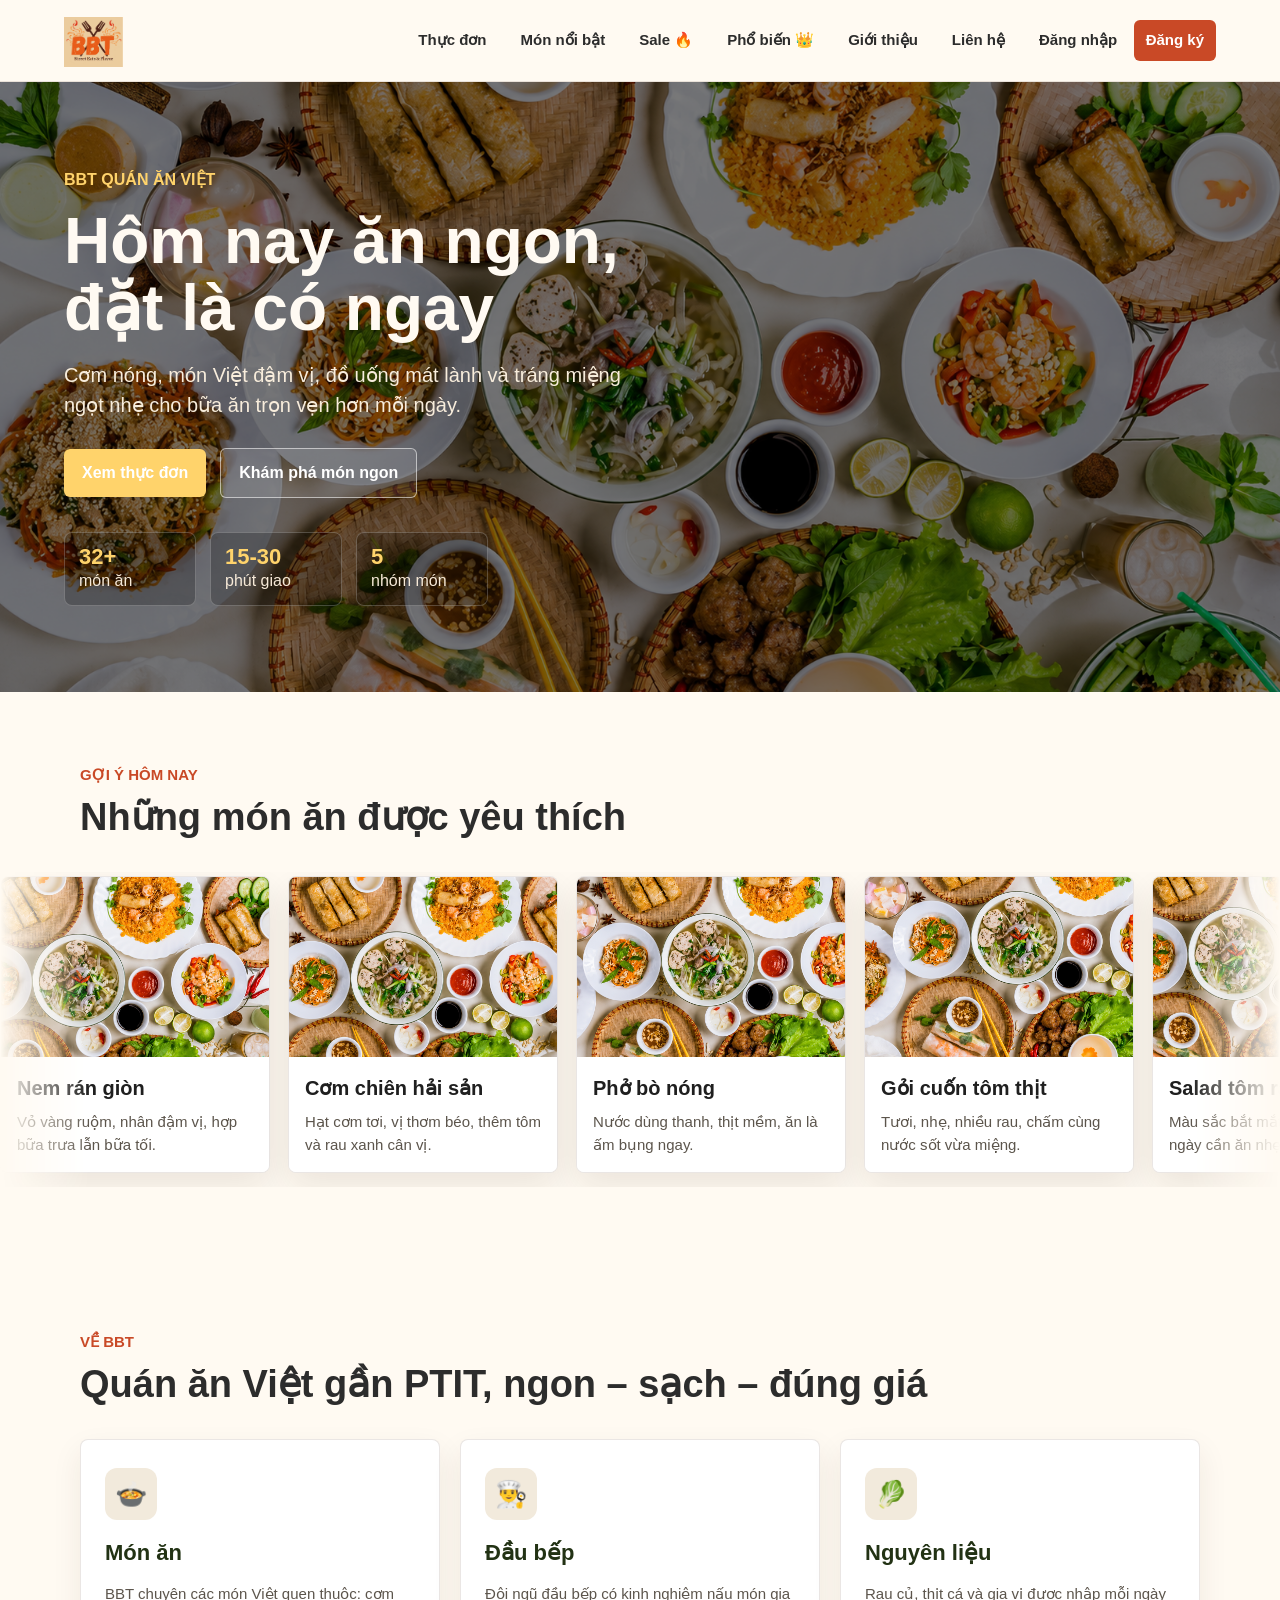
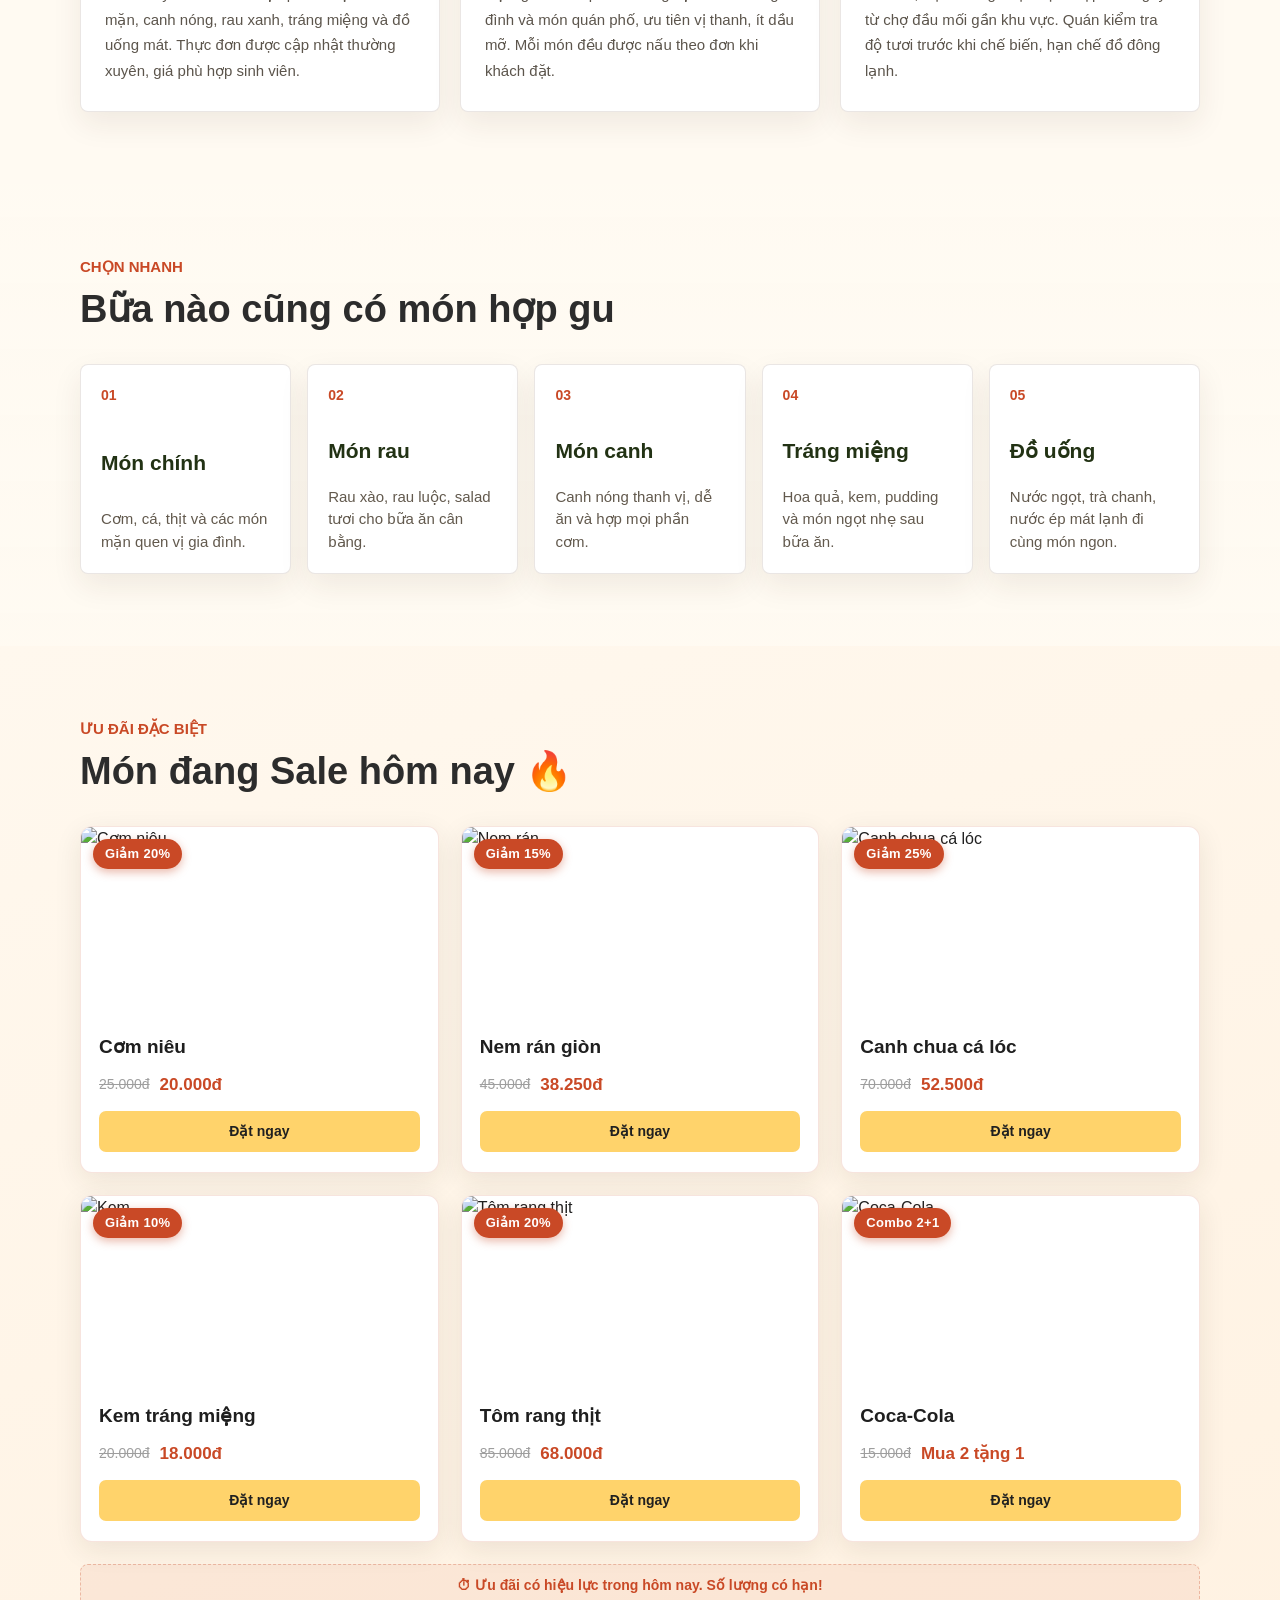
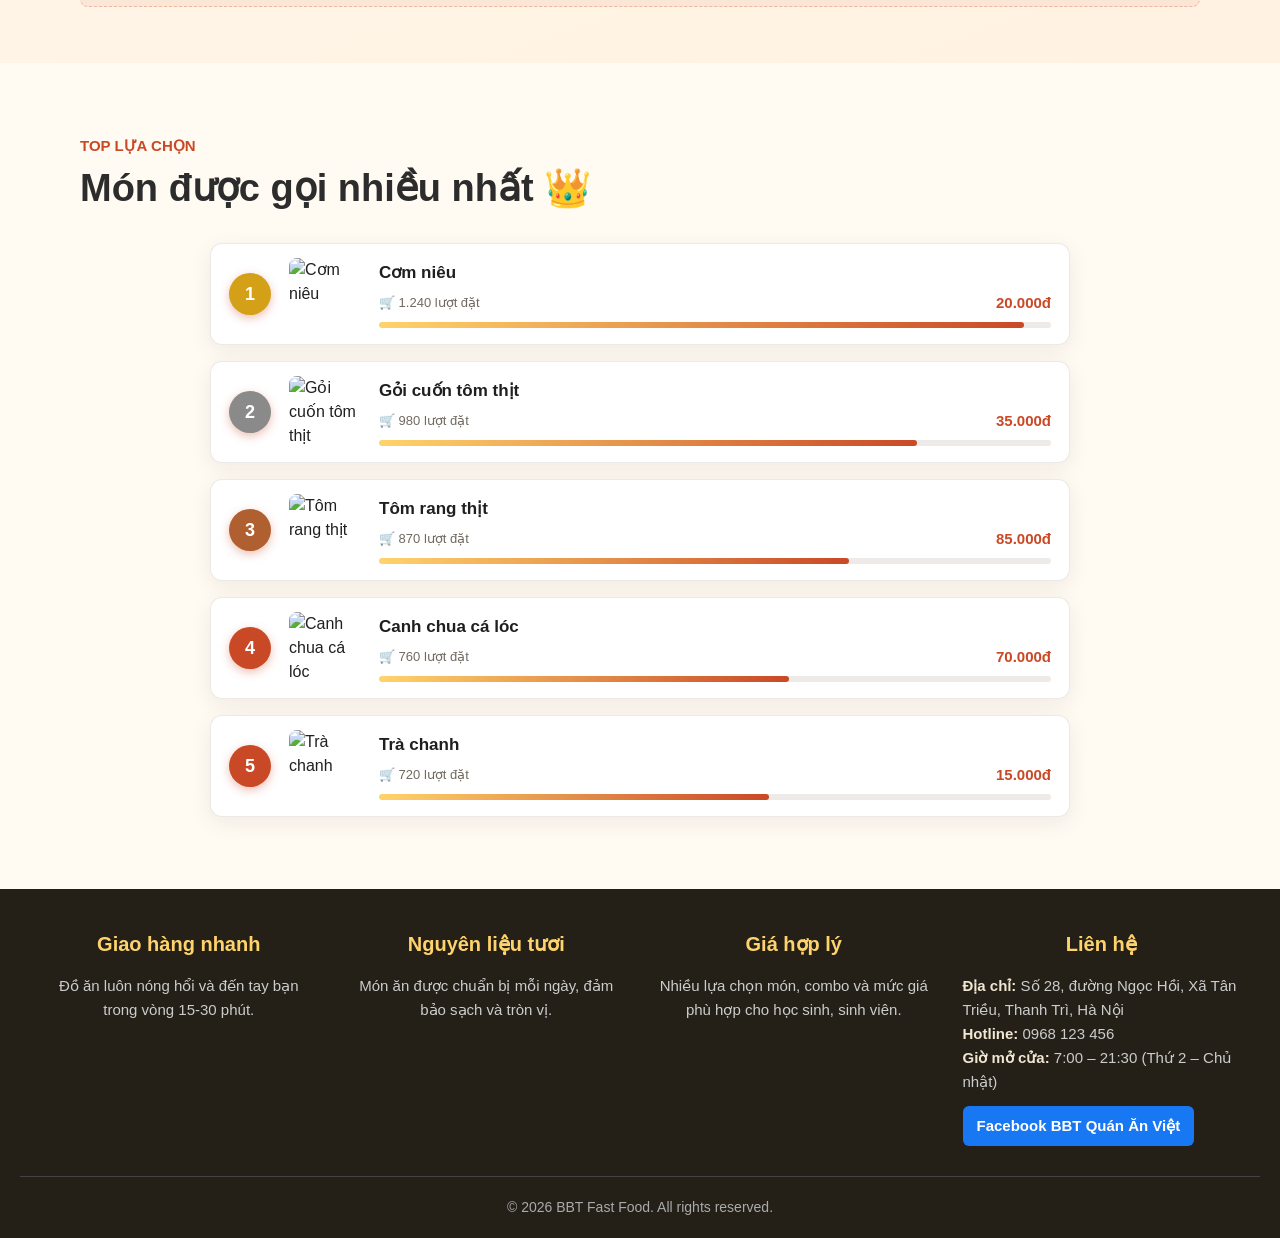
==== commit 1ea3ec50: "fix code" ====
--- a/index.html
+++ b/index.html
@@ -10,7 +10,9 @@
   <body class="home-page">
 
     <header class="site-header">
-      <a class="brand" href="index.html" aria-label="BBT trang chủ">BBT</a>
+      <a class="brand" href="index.html" aria-label="BBT trang chủ">
+        <img src="assets/images/logo.png" alt="Logo BBT" style="height: 50px; vertical-align: middle;">
+      </a>
       <nav class="site-nav" aria-label="Điều hướng chính">
         <a href="products.html">Thực đơn</a>
         <a href="#mon-ngon">Món nổi bật</a>
@@ -60,35 +62,35 @@
           <div class="dish-track">
             <div class="dish-set">
               <article class="dish-card">
-                <img class="dish-photo dish-photo-1" src="assets/images/do an.png" alt="Nem rán giòn" />
+                <img class="dish-photo dish-photo-1" src="assets/images/do%20an.png" alt="Nem rán giòn" />
                 <div class="dish-info">
                   <h3>Nem rán giòn</h3>
                   <p>Vỏ vàng ruộm, nhân đậm vị, hợp bữa trưa lẫn bữa tối.</p>
                 </div>
               </article>
               <article class="dish-card">
-                <img class="dish-photo dish-photo-2" src="assets/images/do an.png" alt="Cơm chiên hải sản" />
+                <img class="dish-photo dish-photo-2" src="assets/images/do%20an.png" alt="Cơm chiên hải sản" />
                 <div class="dish-info">
                   <h3>Cơm chiên hải sản</h3>
                   <p>Hạt cơm tơi, vị thơm béo, thêm tôm và rau xanh cân vị.</p>
                 </div>
               </article>
               <article class="dish-card">
-                <img class="dish-photo dish-photo-3" src="assets/images/do an.png" alt="Phở bò nóng" />
+                <img class="dish-photo dish-photo-3" src="assets/images/do%20an.png" alt="Phở bò nóng" />
                 <div class="dish-info">
                   <h3>Phở bò nóng</h3>
                   <p>Nước dùng thanh, thịt mềm, ăn là ấm bụng ngay.</p>
                 </div>
               </article>
               <article class="dish-card">
-                <img class="dish-photo dish-photo-4" src="assets/images/do an.png" alt="Gỏi cuốn tôm thịt" />
+                <img class="dish-photo dish-photo-4" src="assets/images/do%20an.png" alt="Gỏi cuốn tôm thịt" />
                 <div class="dish-info">
                   <h3>Gỏi cuốn tôm thịt</h3>
                   <p>Tươi, nhẹ, nhiều rau, chấm cùng nước sốt vừa miệng.</p>
                 </div>
               </article>
               <article class="dish-card">
-                <img class="dish-photo dish-photo-5" src="assets/images/do an.png" alt="Salad tôm rau củ" />
+                <img class="dish-photo dish-photo-5" src="assets/images/do%20an.png" alt="Salad tôm rau củ" />
                 <div class="dish-info">
                   <h3>Salad tôm rau củ</h3>
                   <p>Màu sắc bắt mắt, vị giòn mát cho ngày cần ăn nhẹ.</p>
@@ -98,23 +100,23 @@
             <!-- marquee loop -->
             <div class="dish-set" aria-hidden="true">
               <article class="dish-card">
-                <img class="dish-photo dish-photo-1" src="assets/images/do an.png" alt="" />
+                <img class="dish-photo dish-photo-1" src="assets/images/do%20an.png" alt="" />
                 <div class="dish-info"><h3>Nem rán giòn</h3><p>Vỏ vàng ruộm, nhân đậm vị, hợp bữa trưa lẫn bữa tối.</p></div>
               </article>
               <article class="dish-card">
-                <img class="dish-photo dish-photo-2" src="assets/images/do an.png" alt="" />
+                <img class="dish-photo dish-photo-2" src="assets/images/do%20an.png" alt="" />
                 <div class="dish-info"><h3>Cơm chiên hải sản</h3><p>Hạt cơm tơi, vị thơm béo, thêm tôm và rau xanh cân vị.</p></div>
               </article>
               <article class="dish-card">
-                <img class="dish-photo dish-photo-3" src="assets/images/do an.png" alt="" />
+                <img class="dish-photo dish-photo-3" src="assets/images/do%20an.png" alt="" />
                 <div class="dish-info"><h3>Phở bò nóng</h3><p>Nước dùng thanh, thịt mềm, ăn là ấm bụng ngay.</p></div>
               </article>
               <article class="dish-card">
-                <img class="dish-photo dish-photo-4" src="assets/images/do an.png" alt="" />
+                <img class="dish-photo dish-photo-4" src="assets/images/do%20an.png" alt="" />
                 <div class="dish-info"><h3>Gỏi cuốn tôm thịt</h3><p>Tươi, nhẹ, nhiều rau, chấm cùng nước sốt vừa miệng.</p></div>
               </article>
               <article class="dish-card">
-                <img class="dish-photo dish-photo-5" src="assets/images/do an.png" alt="" />
+                <img class="dish-photo dish-photo-5" src="assets/images/do%20an.png" alt="" />
                 <div class="dish-info"><h3>Salad tôm rau củ</h3><p>Màu sắc bắt mắt, vị giòn mát cho ngày cần ăn nhẹ.</p></div>
               </article>
             </div>
@@ -171,7 +173,7 @@
         <div class="sale-grid">
           <article class="sale-card">
             <div class="sale-badge">Giảm 20%</div>
-            <img src="https://comnieuthienly.com/_next/image?url=https%3A%2F%2Fhos.comnieuthienly.com%2Fimages%2Fwebp%2F67dbda9cbdc46c5dbc693e0c.jpg&w=3840&q=75" alt="Cơm niêu" />
+            <img src="https://tse1.explicit.bing.net/th/id/OIP.qfQgEir5lPliussCGWgnXwHaEo?cb=thfvnextfalcon2&rs=1&pid=ImgDetMain&o=7&rm=3" alt="Cơm niêu" />
             <div class="sale-info">
               <h3>Cơm niêu</h3>
               <div class="sale-prices"><span class="price-old">25.000đ</span><span class="price-new">20.000đ</span></div>
@@ -236,7 +238,7 @@
         <div class="popular-list">
           <article class="popular-card">
             <span class="popular-rank">1</span>
-            <img src="https://comnieuthienly.com/_next/image?url=https%3A%2F%2Fhos.comnieuthienly.com%2Fimages%2Fwebp%2F67dbda9cbdc46c5dbc693e0c.jpg&w=3840&q=75" alt="Cơm niêu" />
+            <img src="https://tse1.explicit.bing.net/th/id/OIP.qfQgEir5lPliussCGWgnXwHaEo?cb=thfvnextfalcon2&rs=1&pid=ImgDetMain&o=7&rm=3" alt="Cơm niêu" />
             <div class="popular-info">
               <h3>Cơm niêu</h3>
               <div class="popular-meta"><span class="popular-orders">🛒 1.240 lượt đặt</span><span class="popular-price">20.000đ</span></div>
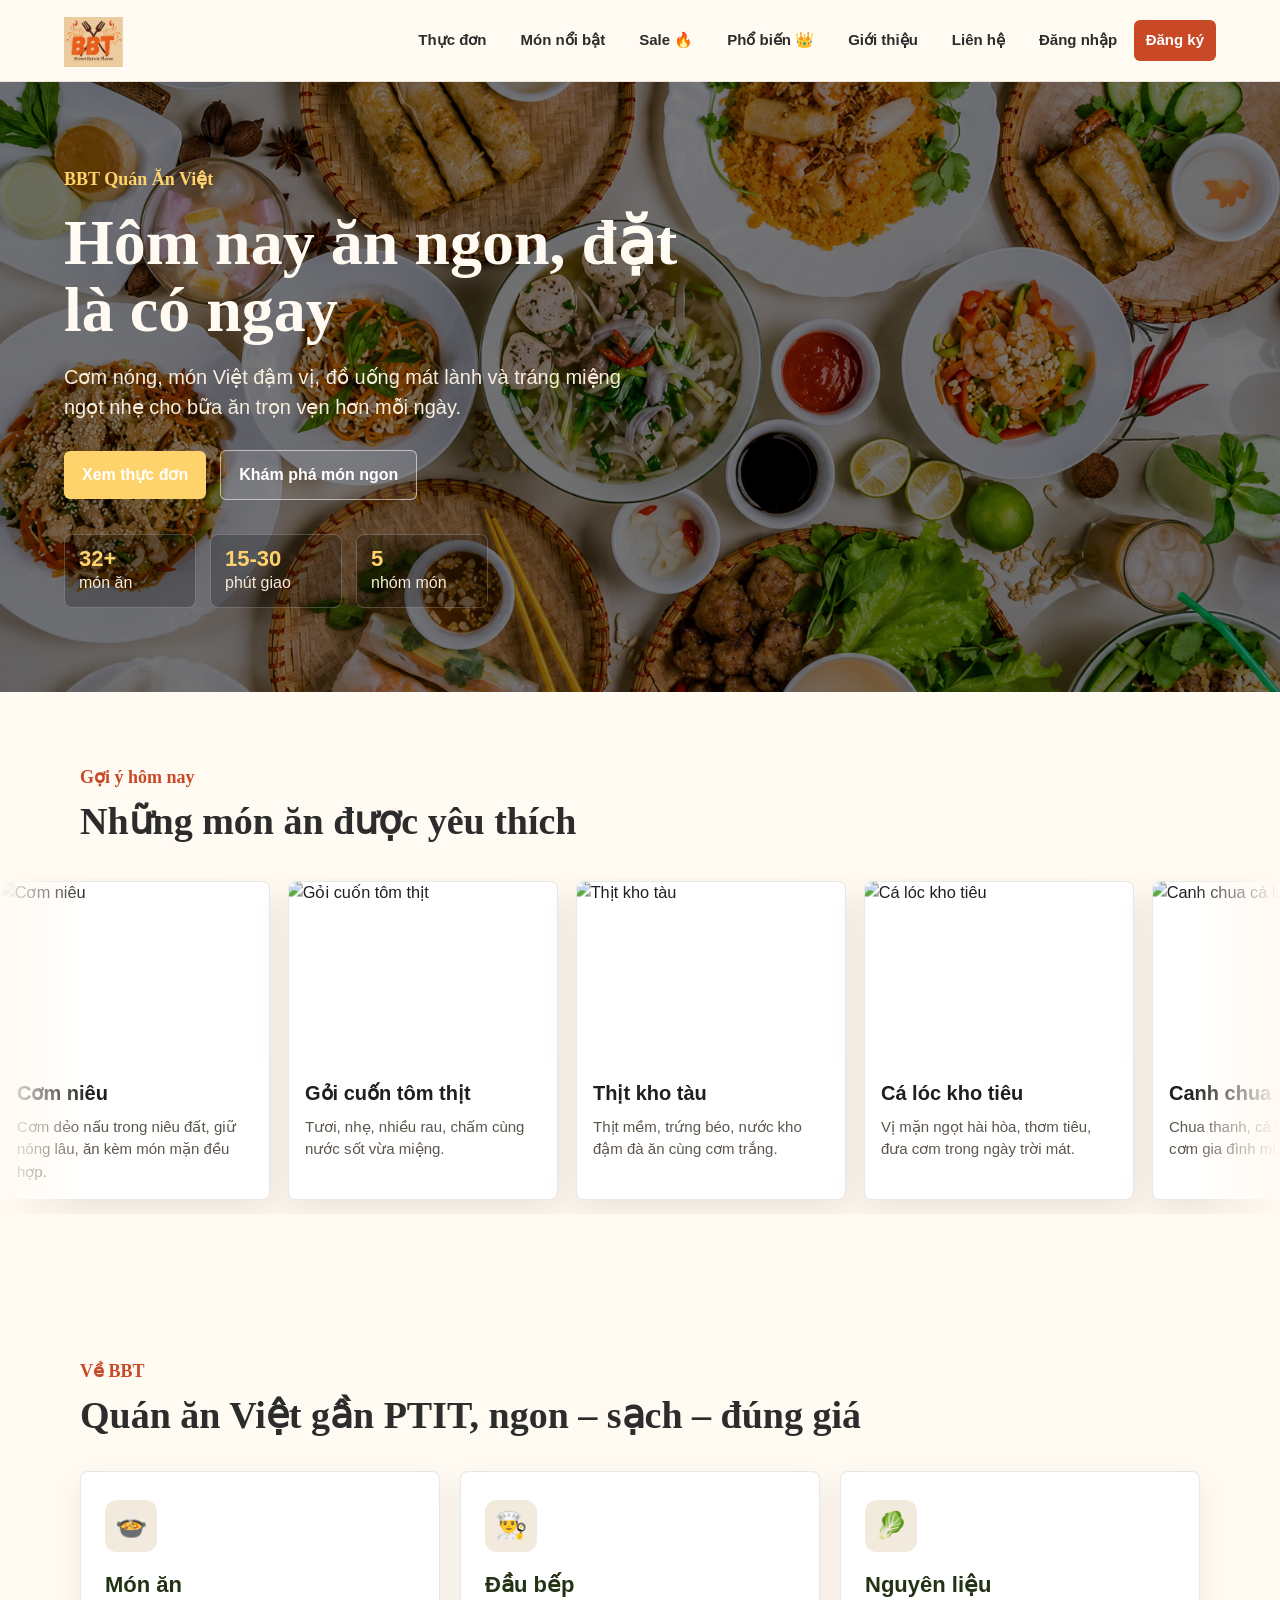
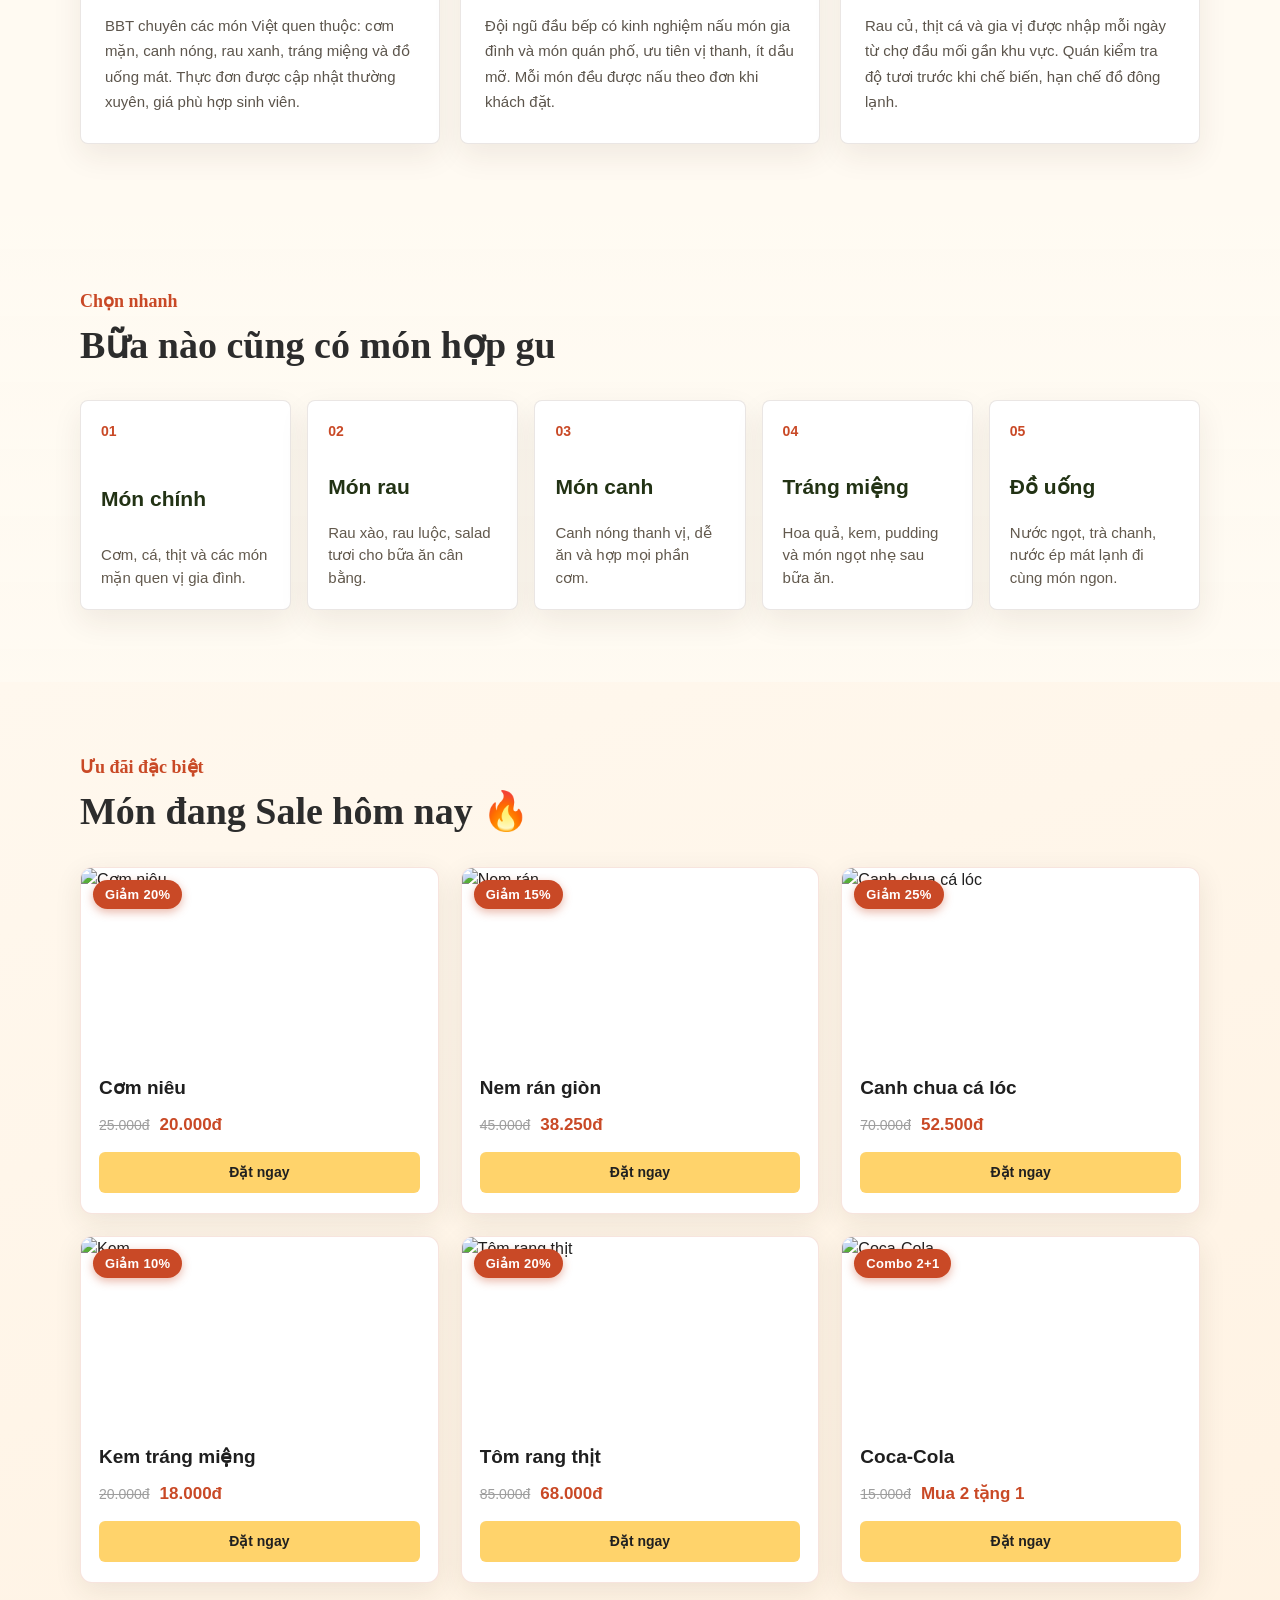
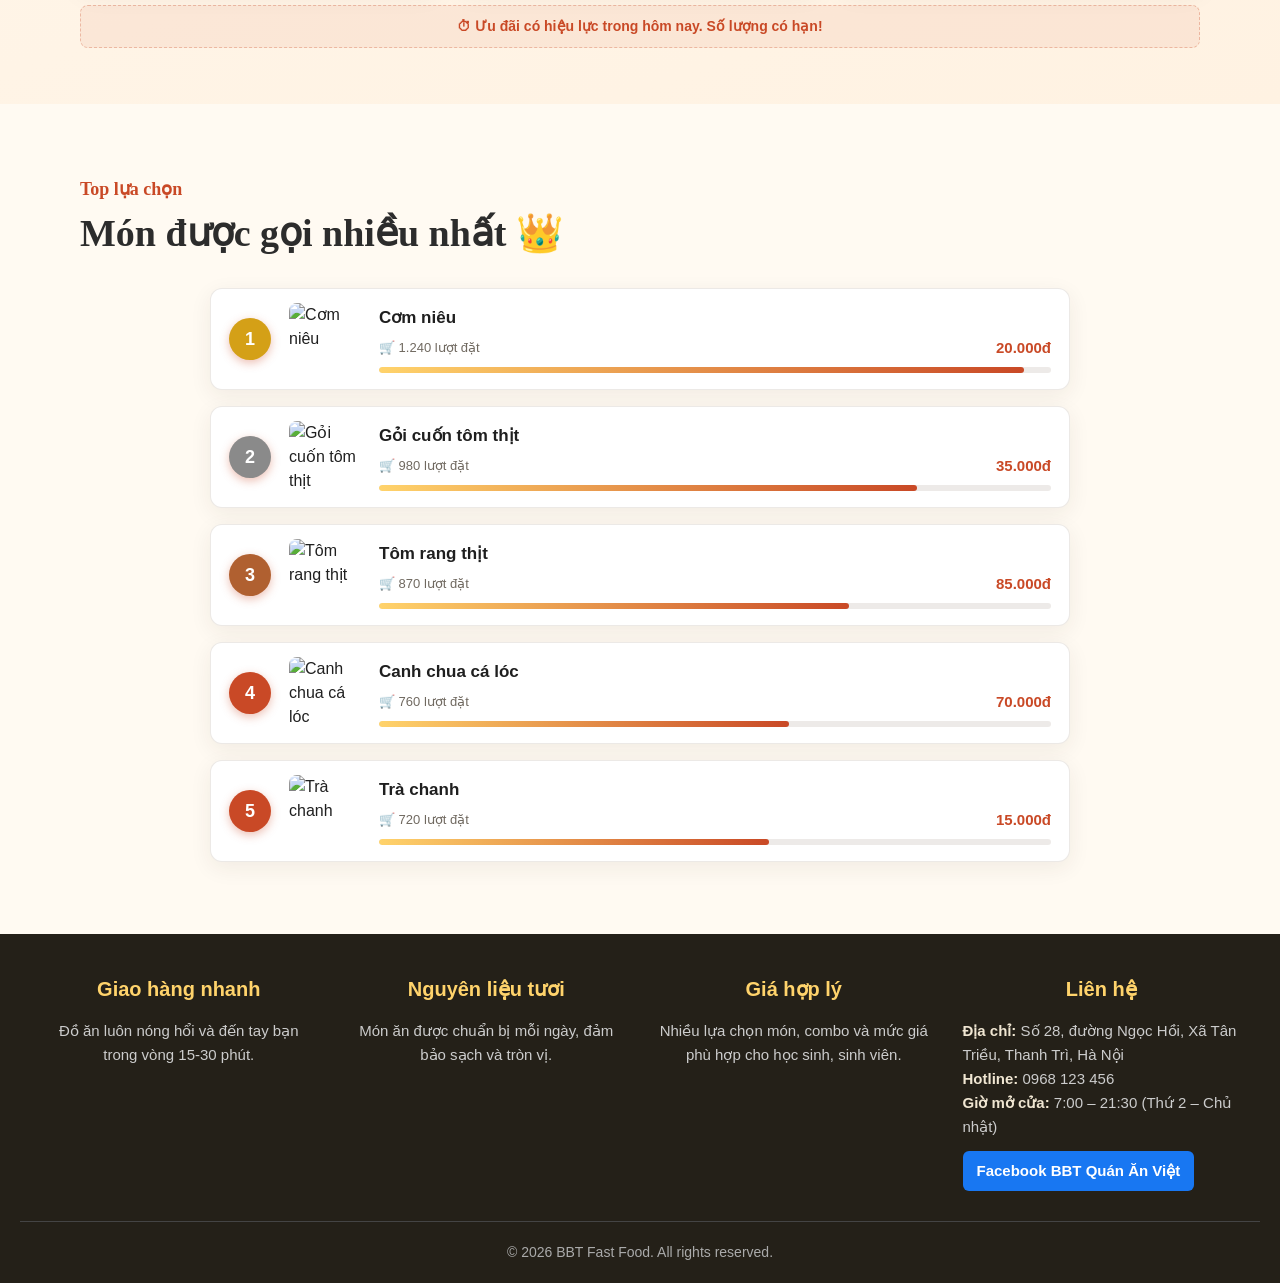
==== commit ea828ec6: "Sửa index nhìn ngu" ====
--- a/index.html
+++ b/index.html
@@ -62,62 +62,84 @@
           <div class="dish-track">
             <div class="dish-set">
               <article class="dish-card">
-                <img class="dish-photo dish-photo-1" src="assets/images/do%20an.png" alt="Nem rán giòn" />
-                <div class="dish-info">
-                  <h3>Nem rán giòn</h3>
-                  <p>Vỏ vàng ruộm, nhân đậm vị, hợp bữa trưa lẫn bữa tối.</p>
-                </div>
-              </article>
-              <article class="dish-card">
-                <img class="dish-photo dish-photo-2" src="assets/images/do%20an.png" alt="Cơm chiên hải sản" />
-                <div class="dish-info">
-                  <h3>Cơm chiên hải sản</h3>
-                  <p>Hạt cơm tơi, vị thơm béo, thêm tôm và rau xanh cân vị.</p>
-                </div>
-              </article>
-              <article class="dish-card">
-                <img class="dish-photo dish-photo-3" src="assets/images/do%20an.png" alt="Phở bò nóng" />
-                <div class="dish-info">
-                  <h3>Phở bò nóng</h3>
-                  <p>Nước dùng thanh, thịt mềm, ăn là ấm bụng ngay.</p>
-                </div>
-              </article>
-              <article class="dish-card">
-                <img class="dish-photo dish-photo-4" src="assets/images/do%20an.png" alt="Gỏi cuốn tôm thịt" />
+                <img class="dish-photo" src="https://tse1.explicit.bing.net/th/id/OIP.qfQgEir5lPliussCGWgnXwHaEo?cb=thfvnextfalcon2&rs=1&pid=ImgDetMain&o=7&rm=3" alt="Cơm niêu" />
+                <div class="dish-info">
+                  <h3>Cơm niêu</h3>
+                  <p>Cơm dẻo nấu trong niêu đất, giữ nóng lâu, ăn kèm món mặn đều hợp.</p>
+                </div>
+              </article>
+              <article class="dish-card">
+                <img class="dish-photo" src="https://www.cet.edu.vn/wp-content/uploads/2018/11/goi-cuon-tom-thit.jpg" alt="Gỏi cuốn tôm thịt" />
                 <div class="dish-info">
                   <h3>Gỏi cuốn tôm thịt</h3>
                   <p>Tươi, nhẹ, nhiều rau, chấm cùng nước sốt vừa miệng.</p>
                 </div>
               </article>
               <article class="dish-card">
-                <img class="dish-photo dish-photo-5" src="assets/images/do%20an.png" alt="Salad tôm rau củ" />
-                <div class="dish-info">
-                  <h3>Salad tôm rau củ</h3>
-                  <p>Màu sắc bắt mắt, vị giòn mát cho ngày cần ăn nhẹ.</p>
+                <img class="dish-photo" src="https://cdn2.fptshop.com.vn/unsafe/1920x0/filters:format(webp):quality(75)/cach_nau_thit_kho_tau_mien_bac_f471b2d853.jpg" alt="Thịt kho tàu" />
+                <div class="dish-info">
+                  <h3>Thịt kho tàu</h3>
+                  <p>Thịt mềm, trứng béo, nước kho đậm đà ăn cùng cơm trắng.</p>
+                </div>
+              </article>
+              <article class="dish-card">
+                <img class="dish-photo" src="https://cdn.tgdd.vn/2021/09/CookRecipe/GalleryStep/thanh-pham-1629.jpg" alt="Cá lóc kho tiêu" />
+                <div class="dish-info">
+                  <h3>Cá lóc kho tiêu</h3>
+                  <p>Vị mặn ngọt hài hòa, thơm tiêu, đưa cơm trong ngày trời mát.</p>
+                </div>
+              </article>
+              <article class="dish-card">
+                <img class="dish-photo" src="https://i-giadinh.vnecdn.net/2023/04/25/Thanh-pham-1-1-7239-1682395675.jpg" alt="Canh chua cá lóc" />
+                <div class="dish-info">
+                  <h3>Canh chua cá lóc</h3>
+                  <p>Chua thanh, cá tươi mềm, hợp bữa cơm gia đình mùa nóng.</p>
+                </div>
+              </article>
+              <article class="dish-card">
+                <img class="dish-photo" src="https://chefstudio.vn/uploads/r/canh-cua-rau-day-mong-toi.jpg" alt="Canh rau đay cua đồng" />
+                <div class="dish-info">
+                  <h3>Canh rau đay cua đồng</h3>
+                  <p>Vị cua đồng béo ngậy hòa cùng rau đay mát, đậm chất quê.</p>
+                </div>
+              </article>
+              <article class="dish-card">
+                <img class="dish-photo" src="https://static-images.vnncdn.net/vps_images_publish/000001/000003/2025/6/24/cach-nau-canh-rau-ngot-thit-bam-tai-nha-don-gian-ai-cung-lam-duoc-118182.png?width=0&s=l30SQl5zHj_ekjDrCXeULw" alt="Canh rau ngót thịt băm" />
+                <div class="dish-info">
+                  <h3>Canh rau ngót thịt băm</h3>
+                  <p>Canh thanh nhẹ, thịt băm vừa miệng, dễ ăn quanh năm.</p>
                 </div>
               </article>
             </div>
             <!-- marquee loop -->
             <div class="dish-set" aria-hidden="true">
               <article class="dish-card">
-                <img class="dish-photo dish-photo-1" src="assets/images/do%20an.png" alt="" />
-                <div class="dish-info"><h3>Nem rán giòn</h3><p>Vỏ vàng ruộm, nhân đậm vị, hợp bữa trưa lẫn bữa tối.</p></div>
-              </article>
-              <article class="dish-card">
-                <img class="dish-photo dish-photo-2" src="assets/images/do%20an.png" alt="" />
-                <div class="dish-info"><h3>Cơm chiên hải sản</h3><p>Hạt cơm tơi, vị thơm béo, thêm tôm và rau xanh cân vị.</p></div>
-              </article>
-              <article class="dish-card">
-                <img class="dish-photo dish-photo-3" src="assets/images/do%20an.png" alt="" />
-                <div class="dish-info"><h3>Phở bò nóng</h3><p>Nước dùng thanh, thịt mềm, ăn là ấm bụng ngay.</p></div>
-              </article>
-              <article class="dish-card">
-                <img class="dish-photo dish-photo-4" src="assets/images/do%20an.png" alt="" />
+                <img class="dish-photo" src="https://tse1.explicit.bing.net/th/id/OIP.qfQgEir5lPliussCGWgnXwHaEo?cb=thfvnextfalcon2&rs=1&pid=ImgDetMain&o=7&rm=3" alt="" />
+                <div class="dish-info"><h3>Cơm niêu</h3><p>Cơm dẻo nấu trong niêu đất, giữ nóng lâu, ăn kèm món mặn đều hợp.</p></div>
+              </article>
+              <article class="dish-card">
+                <img class="dish-photo" src="https://www.cet.edu.vn/wp-content/uploads/2018/11/goi-cuon-tom-thit.jpg" alt="" />
                 <div class="dish-info"><h3>Gỏi cuốn tôm thịt</h3><p>Tươi, nhẹ, nhiều rau, chấm cùng nước sốt vừa miệng.</p></div>
               </article>
               <article class="dish-card">
-                <img class="dish-photo dish-photo-5" src="assets/images/do%20an.png" alt="" />
-                <div class="dish-info"><h3>Salad tôm rau củ</h3><p>Màu sắc bắt mắt, vị giòn mát cho ngày cần ăn nhẹ.</p></div>
+                <img class="dish-photo" src="https://cdn2.fptshop.com.vn/unsafe/1920x0/filters:format(webp):quality(75)/cach_nau_thit_kho_tau_mien_bac_f471b2d853.jpg" alt="" />
+                <div class="dish-info"><h3>Thịt kho tàu</h3><p>Thịt mềm, trứng béo, nước kho đậm đà ăn cùng cơm trắng.</p></div>
+              </article>
+              <article class="dish-card">
+                <img class="dish-photo" src="https://cdn.tgdd.vn/2021/09/CookRecipe/GalleryStep/thanh-pham-1629.jpg" alt="" />
+                <div class="dish-info"><h3>Cá lóc kho tiêu</h3><p>Vị mặn ngọt hài hòa, thơm tiêu, đưa cơm trong ngày trời mát.</p></div>
+              </article>
+              <article class="dish-card">
+                <img class="dish-photo" src="https://i-giadinh.vnecdn.net/2023/04/25/Thanh-pham-1-1-7239-1682395675.jpg" alt="" />
+                <div class="dish-info"><h3>Canh chua cá lóc</h3><p>Chua thanh, cá tươi mềm, hợp bữa cơm gia đình mùa nóng.</p></div>
+              </article>
+              <article class="dish-card">
+                <img class="dish-photo" src="https://chefstudio.vn/uploads/r/canh-cua-rau-day-mong-toi.jpg" alt="" />
+                <div class="dish-info"><h3>Canh rau đay cua đồng</h3><p>Vị cua đồng béo ngậy hòa cùng rau đay mát, đậm chất quê.</p></div>
+              </article>
+              <article class="dish-card">
+                <img class="dish-photo" src="https://static-images.vnncdn.net/vps_images_publish/000001/000003/2025/6/24/cach-nau-canh-rau-ngot-thit-bam-tai-nha-don-gian-ai-cung-lam-duoc-118182.png?width=0&s=l30SQl5zHj_ekjDrCXeULw" alt="" />
+                <div class="dish-info"><h3>Canh rau ngót thịt băm</h3><p>Canh thanh nhẹ, thịt băm vừa miệng, dễ ăn quanh năm.</p></div>
               </article>
             </div>
           </div>
--- a/assets/css/style.css
+++ b/assets/css/style.css
@@ -211,7 +211,7 @@
   color: white;
   border: none;
   padding: 8px 15px;
-  border-radius: 4px;
+  border-radius: 6px;
   cursor: pointer;
   font-weight: bold;
   width: 100%;
--- a/assets/css/index.css
+++ b/assets/css/index.css
@@ -68,6 +68,51 @@
   background: #a9391b;
   color: #fff;
 }
+
+.user-logged-in {
+  display: flex;
+  align-items: center;
+  gap: 12px;
+  background: #f2eadc;
+  border: 1px solid rgba(82, 55, 34, 0.12);
+  border-radius: 6px;
+  padding: 6px 8px 6px 16px;
+}
+
+.user-welcome {
+  font-size: 14px;
+  color: #4a3f2f;
+  white-space: nowrap;
+}
+
+.user-welcome strong {
+  color: #5c8e24;
+}
+
+.btn-logout {
+  display: inline-flex;
+  align-items: center;
+  justify-content: center;
+  height: 34px;
+  padding: 0 16px;
+  border: none;
+  border-radius: 6px;
+  background: #c94926;
+  color: #fff;
+  font-size: 14px;
+  font-weight: 700;
+  cursor: pointer;
+  transition: background 0.2s ease, transform 0.2s ease;
+}
+
+.btn-logout:hover {
+  background: #a9391b;
+  transform: translateY(-1px);
+}
+
+.btn-logout:active {
+  transform: translateY(0);
+}
  
 .home-hero {
   position: relative;
@@ -107,9 +152,9 @@
 .hero-kicker {
   margin-bottom: 16px;
   color: #ffd36b;
-  font-size: 16px;
+  font-size: 18px;
   font-weight: 800;
-  text-transform: uppercase;
+  font-family: "Pacifico", cursive;
 }
  
 .hero-inner h1 {
@@ -119,6 +164,7 @@
   font-size: 64px;
   line-height: 1.05;
   font-weight: 900;
+  font-family: "Pacifico", cursive;
 }
  
 .hero-copy {
@@ -253,9 +299,9 @@
 .section-heading p {
   margin: 0 0 8px;
   color: #c94926;
-  font-size: 15px;
+  font-size: 18px;
   font-weight: 800;
-  text-transform: uppercase;
+  font-family: "Pacifico", cursive;
 }
  
 .section-heading h2 {
@@ -263,6 +309,7 @@
   color: #2c2c2c;
   font-size: 38px;
   line-height: 1.2;
+  font-family: "Pacifico", cursive;
 }
  
 .dish-marquee {
@@ -305,37 +352,12 @@
   height: 180px;
   display: block;
   object-fit: cover;
-  transform: scale(1.34);
+  transform: scale(1.02);
   transition: transform 0.35s ease;
 }
  
 .dish-card:hover .dish-photo {
-  transform: scale(1.42);
-}
- 
-.dish-photo-1 {
-  object-position: 78% 12%;
-  transform-origin: 82% 14%;
-}
- 
-.dish-photo-2 {
-  object-position: 62% 22%;
-  transform-origin: 62% 18%;
-}
- 
-.dish-photo-3 {
-  object-position: 48% 44%;
-  transform-origin: 48% 48%;
-}
- 
-.dish-photo-4 {
-  object-position: 36% 84%;
-  transform-origin: 34% 84%;
-}
- 
-.dish-photo-5 {
-  object-position: 78% 55%;
-  transform-origin: 78% 58%;
+  transform: scale(1.08);
 }
  
 .dish-info {
@@ -685,7 +707,7 @@
   justify-content: center;
   width: 100%;
   padding: 10px 0;
-  border-radius: 7px;
+  border-radius: 6px;
   background: #ffd36b;
   color: #2c210e;
   font-weight: 800;
